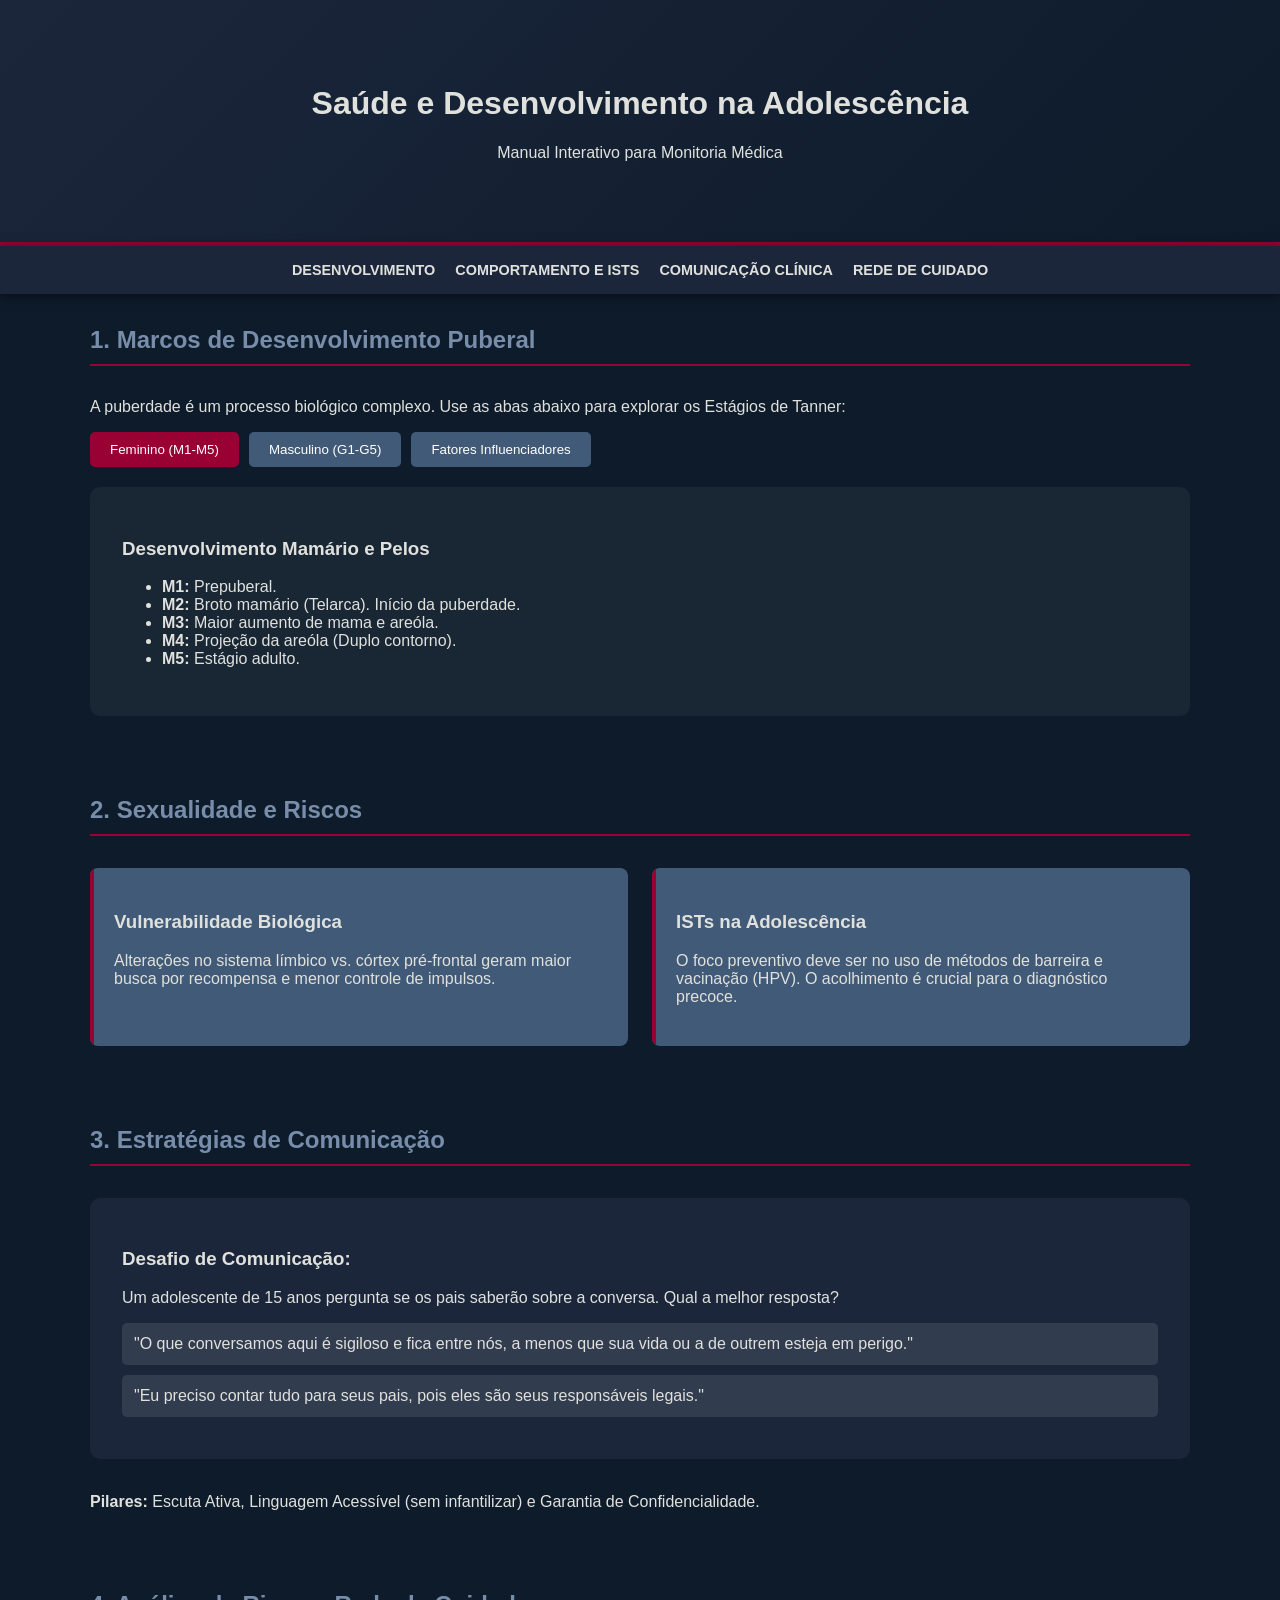
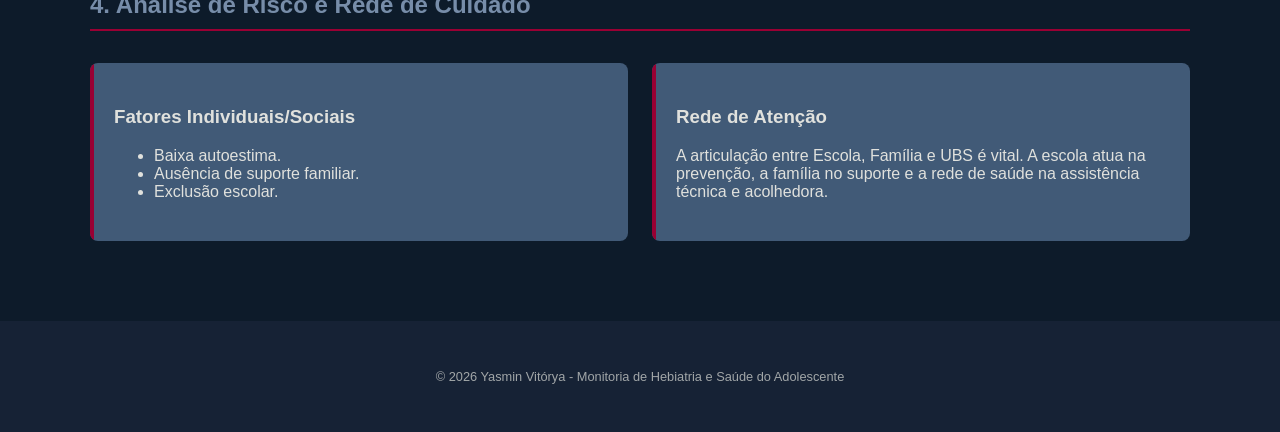
==== index.html @ cb548f34 "Rename index (1).html to index.html" ====
<!DOCTYPE html>
<html lang="pt-br">
<head>
    <meta charset="UTF-8">
    <meta name="viewport" content="width=device-width, initial-scale=1.0">
    <title>Portal Adolescência | Monitoria Médica</title>
    <style>
        :root {
            --primary: #0d1b2a;
            --secondary: #1b263b;
            --accent: #778da9;
            --text: #e0e1dd;
            --highlight: #990033; /* Vinho Deep Winter */
            --card-bg: #415a77;
        }

        body {
            font-family: 'Segoe UI', sans-serif;
            margin: 0;
            background-color: var(--primary);
            color: var(--text);
            scroll-behavior: smooth;
        }

        header {
            background: linear-gradient(135deg, var(--secondary), var(--primary));
            padding: 4rem 2rem;
            text-align: center;
            border-bottom: 4px solid var(--highlight);
        }

        nav {
            background: var(--secondary);
            padding: 1rem;
            display: flex;
            justify-content: center;
            gap: 20px;
            position: sticky;
            top: 0;
            z-index: 100;
            box-shadow: 0 2px 10px rgba(0,0,0,0.5);
        }

        nav a {
            color: var(--text);
            text-decoration: none;
            font-weight: bold;
            transition: 0.3s;
            font-size: 0.9rem;
            text-transform: uppercase;
        }

        nav a:hover { color: var(--accent); }

        .container { max-width: 1100px; margin: 2rem auto; padding: 0 1rem; }

        .section { margin-bottom: 5rem; }
        h2 { color: var(--accent); border-bottom: 2px solid var(--highlight); padding-bottom: 10px; margin-bottom: 2rem; }

        /* Estilo das Abas Interativas */
        .tabs { display: flex; gap: 10px; margin-bottom: 20px; flex-wrap: wrap; }
        .tab-btn {
            background: var(--card-bg);
            border: none;
            color: white;
            padding: 10px 20px;
            cursor: pointer;
            border-radius: 5px;
            transition: 0.3s;
        }
        .tab-btn.active { background: var(--highlight); }
        .tab-content { display: none; background: rgba(255,255,255,0.05); padding: 2rem; border-radius: 10px; }
        .tab-content.active { display: block; animation: fadeIn 0.5s; }

        /* Grid de Cards */
        .grid { display: grid; grid-template-columns: repeat(auto-fit, minmax(300px, 1fr)); gap: 1.5rem; }
        .card { background: var(--card-bg); padding: 1.5rem; border-radius: 8px; position: relative; overflow: hidden; }
        .card::before { content: ''; position: absolute; top: 0; left: 0; width: 4px; height: 100%; background: var(--highlight); }

        /* Quiz Simples */
        .quiz-box { background: var(--secondary); padding: 2rem; border-radius: 10px; margin-top: 1rem; }
        .option {
            display: block;
            background: rgba(255,255,255,0.1);
            padding: 12px;
            margin: 10px 0;
            border-radius: 5px;
            cursor: pointer;
            transition: 0.3s;
        }
        .option:hover { background: rgba(255,255,255,0.2); }

        @keyframes fadeIn { from { opacity: 0; transform: translateY(10px); } to { opacity: 1; transform: translateY(0); } }

        footer { text-align: center; padding: 3rem; background: var(--secondary); font-size: 0.8rem; opacity: 0.7; }
    </style>
</head>
<body>

<header>
    <h1>Saúde e Desenvolvimento na Adolescência</h1>
    <p>Manual Interativo para Monitoria Médica</p>
</header>

<nav>
    <a href="#desenvolvimento">Desenvolvimento</a>
    <a href="#comportamento">Comportamento e ISTs</a>
    <a href="#comunicacao">Comunicação Clínica</a>
    <a href="#rede">Rede de Cuidado</a>
</nav>

<div class="container">

    <!-- Seção 1: Desenvolvimento Puberal -->
    <section id="desenvolvimento" class="section">
        <h2>1. Marcos de Desenvolvimento Puberal</h2>
        <p>A puberdade é um processo biológico complexo. Use as abas abaixo para explorar os Estágios de Tanner:</p>
        
        <div class="tabs">
            <button class="tab-btn active" onclick="openTab(event, 'tanner-f')">Feminino (M1-M5)</button>
            <button class="tab-btn" onclick="openTab(event, 'tanner-m')">Masculino (G1-G5)</button>
            <button class="tab-btn" onclick="openTab(event, 'fatores')">Fatores Influenciadores</button>
        </div>

        <div id="tanner-f" class="tab-content active">
            <h3>Desenvolvimento Mamário e Pelos</h3>
            <ul>
                <li><b>M1:</b> Prepuberal.</li>
                <li><b>M2:</b> Broto mamário (Telarca). Início da puberdade.</li>
                <li><b>M3:</b> Maior aumento de mama e areóla.</li>
                <li><b>M4:</b> Projeção da areóla (Duplo contorno).</li>
                <li><b>M5:</b> Estágio adulto.</li>
            </ul>
        </div>

        <div id="tanner-m" class="tab-content">
            <h3>Desenvolvimento Genital e Pelos</h3>
            <ul>
                <li><b>G1:</b> Prepuberal.</li>
                <li><b>G2:</b> Aumento testicular (> 4ml). Início da puberdade.</li>
                <li><b>G3:</b> Aumento do pênis em comprimento.</li>
                <li><b>G4:</b> Aumento do diâmetro e glande do pênis.</li>
                <li><b>G5:</b> Estágio adulto.</li>
            </ul>
        </div>

        <div id="fatores" class="tab-content">
            <h3>Principais Fatores na Adolescência</h3>
            <p>O tempo de início é influenciado por: Genética (50-80%), Nutrição (leptina), Fatores Ambientais (desreguladores endócrinos) e Aspectos Psicossociais.</p>
        </div>
    </section>

    <!-- Seção 2: Comportamento e ISTs -->
    <section id="comportamento" class="section">
        <h2>2. Sexualidade e Riscos</h2>
        <div class="grid">
            <div class="card">
                <h3>Vulnerabilidade Biológica</h3>
                <p>Alterações no sistema límbico vs. córtex pré-frontal geram maior busca por recompensa e menor controle de impulsos.</p>
            </div>
            <div class="card">
                <h3>ISTs na Adolescência</h3>
                <p>O foco preventivo deve ser no uso de métodos de barreira e vacinação (HPV). O acolhimento é crucial para o diagnóstico precoce.</p>
            </div>
        </div>
    </section>

    <!-- Seção 3: Comunicação Clínica -->
    <section id="comunicacao" class="section">
        <h2>3. Estratégias de Comunicação</h2>
        <div class="quiz-box">
            <h3>Desafio de Comunicação:</h3>
            <p>Um adolescente de 15 anos pergunta se os pais saberão sobre a conversa. Qual a melhor resposta?</p>
            <div class="option" onclick="alert('Correto! A confidencialidade é a base do vínculo, exceto em casos de risco de vida.')">
                "O que conversamos aqui é sigiloso e fica entre nós, a menos que sua vida ou a de outrem esteja em perigo."
            </div>
            <div class="option" onclick="alert('Incorreto. Isso rompe a confiança e afasta o adolescente do serviço de saúde.')">
                "Eu preciso contar tudo para seus pais, pois eles são seus responsáveis legais."
            </div>
        </div>
        <br>
        <p><b>Pilares:</b> Escuta Ativa, Linguagem Acessível (sem infantilizar) e Garantia de Confidencialidade.</p>
    </section>

    <!-- Seção 4: Fatores de Risco e Rede -->
    <section id="rede" class="section">
        <h2>4. Análise de Risco e Rede de Cuidado</h2>
        <div class="grid">
            <div class="card">
                <h3>Fatores Individuais/Sociais</h3>
                <ul>
                    <li>Baixa autoestima.</li>
                    <li>Ausência de suporte familiar.</li>
                    <li>Exclusão escolar.</li>
                </ul>
            </div>
            <div class="card">
                <h3>Rede de Atenção</h3>
                <p>A articulação entre Escola, Família e UBS é vital. A escola atua na prevenção, a família no suporte e a rede de saúde na assistência técnica e acolhedora.</p>
            </div>
        </div>
    </section>

</div>

<footer>
    &copy; 2026 Yasmin Vitórya - Monitoria de Hebiatria e Saúde do Adolescente
</footer>

<script>
    function openTab(evt, tabName) {
        var i, tabcontent, tablinks;
        tabcontent = document.getElementsByClassName("tab-content");
        for (i = 0; i < tabcontent.length; i++) {
            tabcontent[i].style.display = "none";
        }
        tablinks = document.getElementsByClassName("tab-btn");
        for (i = 0; i < tablinks.length; i++) {
            tablinks[i].className = tablinks[i].className.replace(" active", "");
        }
        document.getElementById(tabName).style.display = "block";
        evt.currentTarget.className += " active";
    }
</script>

</body>
</html>
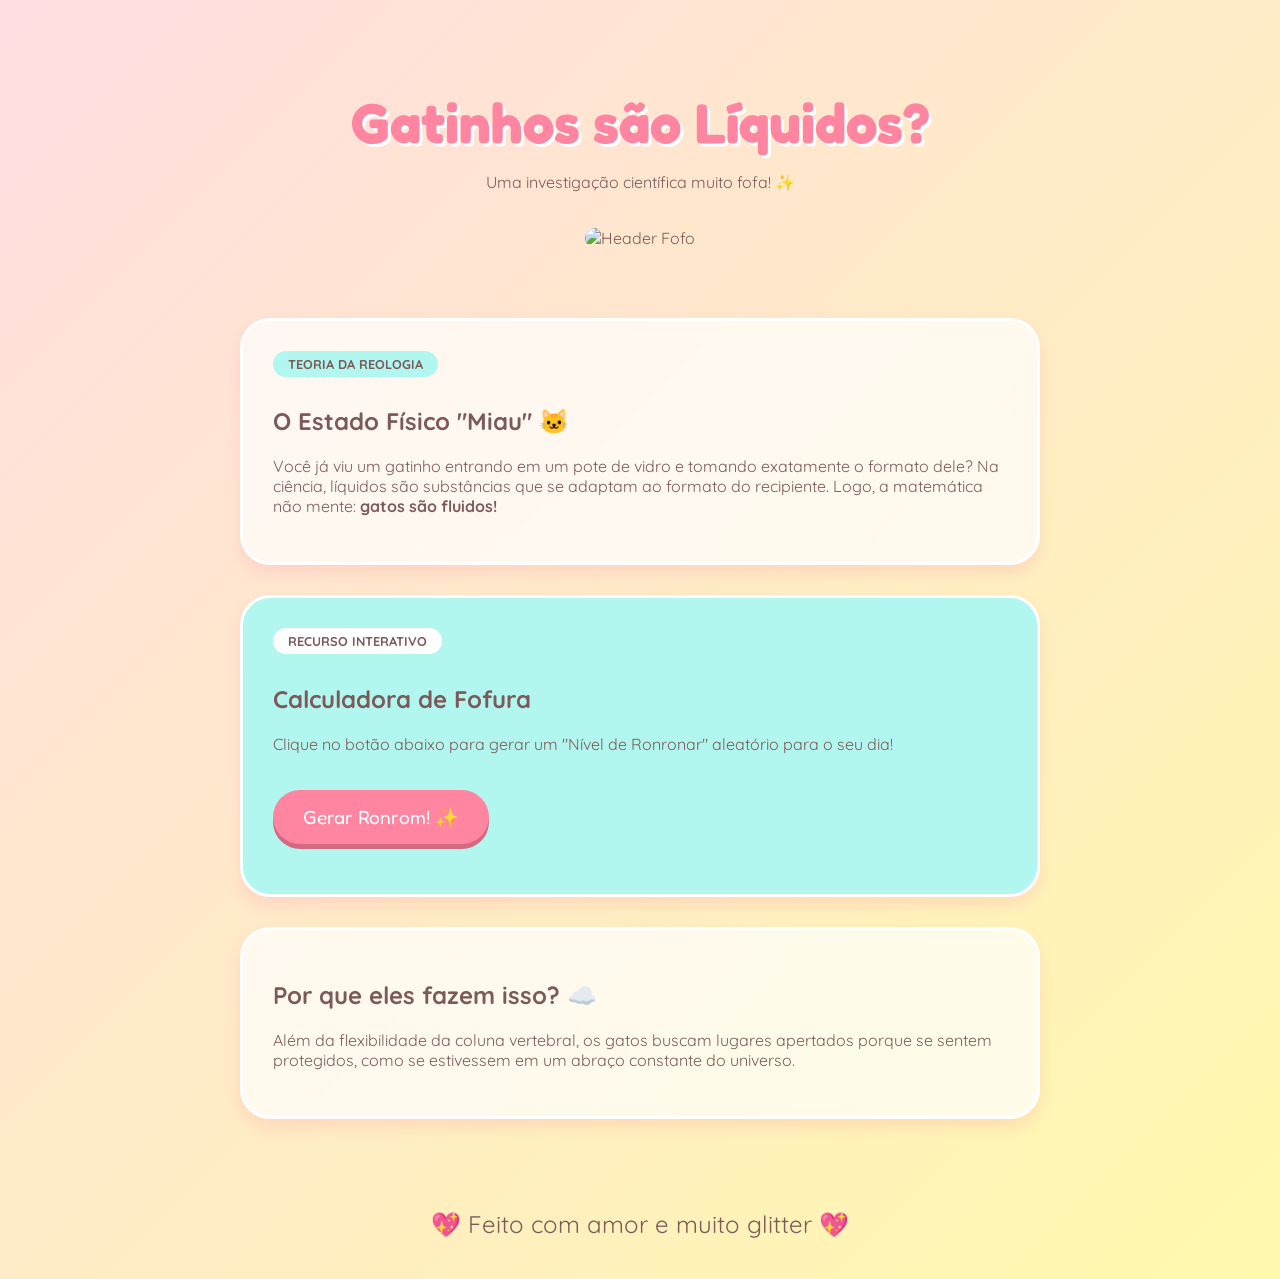
==== commit a1bde71d: "Update index.html" ====
--- a/index.html
+++ b/index.html
@@ -1,228 +1,203 @@
-
 <!DOCTYPE html>
 <html lang="pt-br">
 <head>
     <meta charset="UTF-8">
     <meta name="viewport" content="width=device-width, initial-scale=1.0">
-    <title>Portal Adolescência | Monitoria Médica</title>
+    <title>Mundo Pastel & Purr 🐾</title>
+    <link href="https://fonts.googleapis.com/css2?family=Fredoka+One&family=Quicksand:wght@400;600&display=swap" rel="stylesheet">
     <style>
         :root {
-            --primary: #0d1b2a;
-            --secondary: #1b263b;
-            --accent: #778da9;
-            --text: #e0e1dd;
-            --highlight: #990033; /* Vinho Deep Winter */
-            --card-bg: #415a77;
+            --pink: #ffdde1;
+            --purple: #ee9ca7;
+            --yellow: #fff9ad;
+            --mint: #b2f7ef;
+            --text: #7d5a5a;
         }
 
         body {
-            font-family: 'Segoe UI', sans-serif;
             margin: 0;
-            background-color: var(--primary);
+            padding: 0;
+            font-family: 'Quicksand', sans-serif;
+            background: linear-gradient(135deg, var(--pink), var(--yellow));
             color: var(--text);
-            scroll-behavior: smooth;
+            overflow-x: hidden;
+            cursor: url('https://cur.cursors-4u.net/nature/nat-10/nat985.cur'), auto;
         }
 
         header {
-            background: linear-gradient(135deg, var(--secondary), var(--primary));
-            padding: 4rem 2rem;
             text-align: center;
-            border-bottom: 4px solid var(--highlight);
-        }
-
-        nav {
-            background: var(--secondary);
-            padding: 1rem;
-            display: flex;
-            justify-content: center;
-            gap: 20px;
-            position: sticky;
-            top: 0;
-            z-index: 100;
-            box-shadow: 0 2px 10px rgba(0,0,0,0.5);
-        }
-
-        nav a {
-            color: var(--text);
-            text-decoration: none;
+            padding: 50px 20px;
+            animation: bounce 2s infinite ease-in-out;
+        }
+
+        h1 {
+            font-family: 'Fredoka One', cursive;
+            font-size: 3.5rem;
+            color: #ff85a1;
+            text-shadow: 3px 3px 0px #fff;
+            margin-bottom: 10px;
+        }
+
+        .hero-img {
+            width: 250px;
+            border-radius: 50%;
+            border: 8px solid white;
+            box-shadow: 0 10px 20px rgba(0,0,0,0.1);
+            margin: 20px auto;
+        }
+
+        .container {
+            max-width: 800px;
+            margin: 0 auto;
+            padding: 20px;
+        }
+
+        .card {
+            background: rgba(255, 255, 255, 0.7);
+            backdrop-filter: blur(10px);
+            border-radius: 30px;
+            padding: 30px;
+            margin-bottom: 30px;
+            border: 3px solid white;
+            transition: transform 0.3s ease;
+            box-shadow: 0 8px 15px rgba(255, 133, 161, 0.2);
+        }
+
+        .card:hover {
+            transform: scale(1.02) rotate(1deg);
+        }
+
+        .badge {
+            display: inline-block;
+            background: var(--mint);
+            padding: 5px 15px;
+            border-radius: 20px;
             font-weight: bold;
-            transition: 0.3s;
-            font-size: 0.9rem;
-            text-transform: uppercase;
-        }
-
-        nav a:hover { color: var(--accent); }
-
-        .container { max-width: 1100px; margin: 2rem auto; padding: 0 1rem; }
-
-        .section { margin-bottom: 5rem; }
-        h2 { color: var(--accent); border-bottom: 2px solid var(--highlight); padding-bottom: 10px; margin-bottom: 2rem; }
-
-        /* Estilo das Abas Interativas */
-        .tabs { display: flex; gap: 10px; margin-bottom: 20px; flex-wrap: wrap; }
-        .tab-btn {
-            background: var(--card-bg);
+            font-size: 0.8rem;
+            margin-bottom: 10px;
+        }
+
+        .floating {
+            animation: float 3s infinite ease-in-out;
+        }
+
+        @keyframes float {
+            0%, 100% { transform: translateY(0); }
+            50% { transform: translateY(-15px); }
+        }
+
+        @keyframes bounce {
+            0%, 100% { transform: scale(1); }
+            50% { transform: scale(1.05); }
+        }
+
+        .btn-fofo {
+            background: #ff85a1;
+            color: white;
             border: none;
-            color: white;
-            padding: 10px 20px;
+            padding: 15px 30px;
+            border-radius: 50px;
+            font-family: 'Fredoka One', cursive;
+            font-size: 1.2rem;
             cursor: pointer;
-            border-radius: 5px;
-            transition: 0.3s;
-        }
-        .tab-btn.active { background: var(--highlight); }
-        .tab-content { display: none; background: rgba(255,255,255,0.05); padding: 2rem; border-radius: 10px; }
-        .tab-content.active { display: block; animation: fadeIn 0.5s; }
-
-        /* Grid de Cards */
-        .grid { display: grid; grid-template-columns: repeat(auto-fit, minmax(300px, 1fr)); gap: 1.5rem; }
-        .card { background: var(--card-bg); padding: 1.5rem; border-radius: 8px; position: relative; overflow: hidden; }
-        .card::before { content: ''; position: absolute; top: 0; left: 0; width: 4px; height: 100%; background: var(--highlight); }
-
-        /* Quiz Simples */
-        .quiz-box { background: var(--secondary); padding: 2rem; border-radius: 10px; margin-top: 1rem; }
-        .option {
-            display: block;
-            background: rgba(255,255,255,0.1);
-            padding: 12px;
-            margin: 10px 0;
-            border-radius: 5px;
-            cursor: pointer;
-            transition: 0.3s;
-        }
-        .option:hover { background: rgba(255,255,255,0.2); }
-
-        @keyframes fadeIn { from { opacity: 0; transform: translateY(10px); } to { opacity: 1; transform: translateY(0); } }
-
-        footer { text-align: center; padding: 3rem; background: var(--secondary); font-size: 0.8rem; opacity: 0.7; }
+            box-shadow: 0 5px 0px #d46a81;
+            transition: 0.2s;
+        }
+
+        .btn-fofo:active {
+            box-shadow: 0 0px 0px #d46a81;
+            transform: translateY(5px);
+        }
+
+        .footer {
+            text-align: center;
+            padding: 40px;
+            font-size: 1.5rem;
+        }
+
+        /* Sparkle rastro do mouse */
+        .sparkle {
+            position: absolute;
+            width: 10px;
+            height: 10px;
+            background: white;
+            border-radius: 50%;
+            pointer-events: none;
+            animation: fadeOut 1s forwards;
+        }
+
+        @keyframes fadeOut {
+            from { opacity: 1; transform: scale(1); }
+            to { opacity: 0; transform: scale(2); }
+        }
     </style>
 </head>
 <body>
 
-<header>
-    <h1>Saúde e Desenvolvimento na Adolescência</h1>
-    <p>Manual Interativo para Monitoria Médica</p>
-</header>
-
-<nav>
-    <a href="#desenvolvimento">Desenvolvimento</a>
-    <a href="#comportamento">Comportamento e ISTs</a>
-    <a href="#comunicacao">Comunicação Clínica</a>
-    <a href="#rede">Rede de Cuidado</a>
-</nav>
-
-<div class="container">
-
-    <!-- Seção 1: Desenvolvimento Puberal -->
-    <section id="desenvolvimento" class="section">
-        <h2>1. Marcos de Desenvolvimento Puberal</h2>
-        <p>A puberdade é um processo biológico complexo. Use as abas abaixo para explorar os Estágios de Tanner:</p>
-        
-        <div class="tabs">
-            <button class="tab-btn active" onclick="openTab(event, 'tanner-f')">Feminino (M1-M5)</button>
-            <button class="tab-btn" onclick="openTab(event, 'tanner-m')">Masculino (G1-G5)</button>
-            <button class="tab-btn" onclick="openTab(event, 'fatores')">Fatores Influenciadores</button>
-        </div>
-
-        <div id="tanner-f" class="tab-content active">
-            <h3>Desenvolvimento Mamário e Pelos</h3>
-            <ul>
-                <li><b>M1:</b> Prepuberal.</li>
-                <li><b>M2:</b> Broto mamário (Telarca). Início da puberdade.</li>
-                <li><b>M3:</b> Maior aumento de mama e areóla.</li>
-                <li><b>M4:</b> Projeção da areóla (Duplo contorno).</li>
-                <li><b>M5:</b> Estágio adulto.</li>
-            </ul>
-        </div>
-
-        <div id="tanner-m" class="tab-content">
-            <h3>Desenvolvimento Genital e Pelos</h3>
-            <ul>
-                <li><b>G1:</b> Prepuberal.</li>
-                <li><b>G2:</b> Aumento testicular (> 4ml). Início da puberdade.</li>
-                <li><b>G3:</b> Aumento do pênis em comprimento.</li>
-                <li><b>G4:</b> Aumento do diâmetro e glande do pênis.</li>
-                <li><b>G5:</b> Estágio adulto.</li>
-            </ul>
-        </div>
-
-        <div id="fatores" class="tab-content">
-            <h3>Principais Fatores na Adolescência</h3>
-            <p>O tempo de início é influenciado por: Genética (50-80%), Nutrição (leptina), Fatores Ambientais (desreguladores endócrinos) e Aspectos Psicossociais.</p>
-        </div>
-    </section>
-
-    <!-- Seção 2: Comportamento e ISTs -->
-    <section id="comportamento" class="section">
-        <h2>2. Sexualidade e Riscos</h2>
-        <div class="grid">
-            <div class="card">
-                <h3>Vulnerabilidade Biológica</h3>
-                <p>Alterações no sistema límbico vs. córtex pré-frontal geram maior busca por recompensa e menor controle de impulsos.</p>
-            </div>
-            <div class="card">
-                <h3>ISTs na Adolescência</h3>
-                <p>O foco preventivo deve ser no uso de métodos de barreira e vacinação (HPV). O acolhimento é crucial para o diagnóstico precoce.</p>
-            </div>
-        </div>
-    </section>
-
-    <!-- Seção 3: Comunicação Clínica -->
-    <section id="comunicacao" class="section">
-        <h2>3. Estratégias de Comunicação</h2>
-        <div class="quiz-box">
-            <h3>Desafio de Comunicação:</h3>
-            <p>Um adolescente de 15 anos pergunta se os pais saberão sobre a conversa. Qual a melhor resposta?</p>
-            <div class="option" onclick="alert('Correto! A confidencialidade é a base do vínculo, exceto em casos de risco de vida.')">
-                "O que conversamos aqui é sigiloso e fica entre nós, a menos que sua vida ou a de outrem esteja em perigo."
-            </div>
-            <div class="option" onclick="alert('Incorreto. Isso rompe a confiança e afasta o adolescente do serviço de saúde.')">
-                "Eu preciso contar tudo para seus pais, pois eles são seus responsáveis legais."
-            </div>
-        </div>
-        <br>
-        <p><b>Pilares:</b> Escuta Ativa, Linguagem Acessível (sem infantilizar) e Garantia de Confidencialidade.</p>
-    </section>
-
-    <!-- Seção 4: Fatores de Risco e Rede -->
-    <section id="rede" class="section">
-        <h2>4. Análise de Risco e Rede de Cuidado</h2>
-        <div class="grid">
-            <div class="card">
-                <h3>Fatores Individuais/Sociais</h3>
-                <ul>
-                    <li>Baixa autoestima.</li>
-                    <li>Ausência de suporte familiar.</li>
-                    <li>Exclusão escolar.</li>
-                </ul>
-            </div>
-            <div class="card">
-                <h3>Rede de Atenção</h3>
-                <p>A articulação entre Escola, Família e UBS é vital. A escola atua na prevenção, a família no suporte e a rede de saúde na assistência técnica e acolhedora.</p>
-            </div>
-        </div>
-    </section>
-
-</div>
-
-<footer>
-    &copy; 2026 Yasmin Vitórya - Monitoria de Hebiatria e Saúde do Adolescente
-</footer>
-
-<script>
-    function openTab(evt, tabName) {
-        var i, tabcontent, tablinks;
-        tabcontent = document.getElementsByClassName("tab-content");
-        for (i = 0; i < tabcontent.length; i++) {
-            tabcontent[i].style.display = "none";
-        }
-        tablinks = document.getElementsByClassName("tab-btn");
-        for (i = 0; i < tablinks.length; i++) {
-            tablinks[i].className = tablinks[i].className.replace(" active", "");
-        }
-        document.getElementById(tabName).style.display = "block";
-        evt.currentTarget.className += " active";
-    }
-</script>
-
+    <header>
+        <div class="floating">
+            <h1>Gatinhos são Líquidos?</h1>
+            <p>Uma investigação científica muito fofa! ✨</p>
+        </div>
+        <img src="http://googleusercontent.com/image_generation_content/0" alt="Header Fofo" style="max-width: 600px; border-radius: 20px; margin-top: 20px;">
+    </header>
+
+    <div class="container">
+        <div class="card">
+            <span class="badge">TEORIA DA REOLOGIA</span>
+            <h2>O Estado Físico "Miau" 🐱</h2>
+            <p>Você já viu um gatinho entrando em um pote de vidro e tomando exatamente o formato dele? Na ciência, líquidos são substâncias que se adaptam ao formato do recipiente. Logo, a matemática não mente: <strong>gatos são fluidos!</strong></p>
+        </div>
+
+        <div class="card" style="background: var(--mint);">
+            <span class="badge" style="background: white;">RECURSO INTERATIVO</span>
+            <h2>Calculadora de Fofura</h2>
+            <p>Clique no botão abaixo para gerar um "Nível de Ronronar" aleatório para o seu dia!</p>
+            <br>
+            <button class="btn-fofo" onclick="gerarFofura()">Gerar Ronrom! ✨</button>
+            <h3 id="resultado" style="margin-top: 20px; color: white;"></h3>
+        </div>
+
+        <div class="card">
+            <h2>Por que eles fazem isso? ☁️</h2>
+            <p>Além da flexibilidade da coluna vertebral, os gatos buscam lugares apertados porque se sentem protegidos, como se estivessem em um abraço constante do universo.</p>
+        </div>
+    </div>
+
+    <div class="footer">
+        💖 Feito com amor e muito glitter 💖
+    </div>
+
+    <script>
+        // Função para o botão interativo
+        function gerarFofura() {
+            const frases = [
+                "Nível de Fofura: 1000000%!",
+                "Você é um pãozinho de canela! 🥐",
+                "Hoje o dia vai ser purr-feito! 🐾",
+                "Alerta de abraço detectado! 🤗",
+                "Miau! (Isso significa que você é incrível)"
+            ];
+            const random = frases[Math.floor(Math.random() * frases.length)];
+            document.getElementById('resultado').innerText = random;
+        }
+
+        // Rastro de "brilho" no mouse
+        document.addEventListener('mousemove', function(e) {
+            const sparkle = document.createElement('div');
+            sparkle.classList.add('sparkle');
+            sparkle.style.left = e.pageX + 'px';
+            sparkle.style.top = e.pageY + 'px';
+            
+            const colors = ['#fff', '#ffdde1', '#b2f7ef', '#fff9ad'];
+            sparkle.style.background = colors[Math.floor(Math.random() * colors.length)];
+            
+            document.body.appendChild(sparkle);
+            
+            setTimeout(() => {
+                sparkle.remove();
+            }, 1000);
+        });
+    </script>
 </body>
 </html>
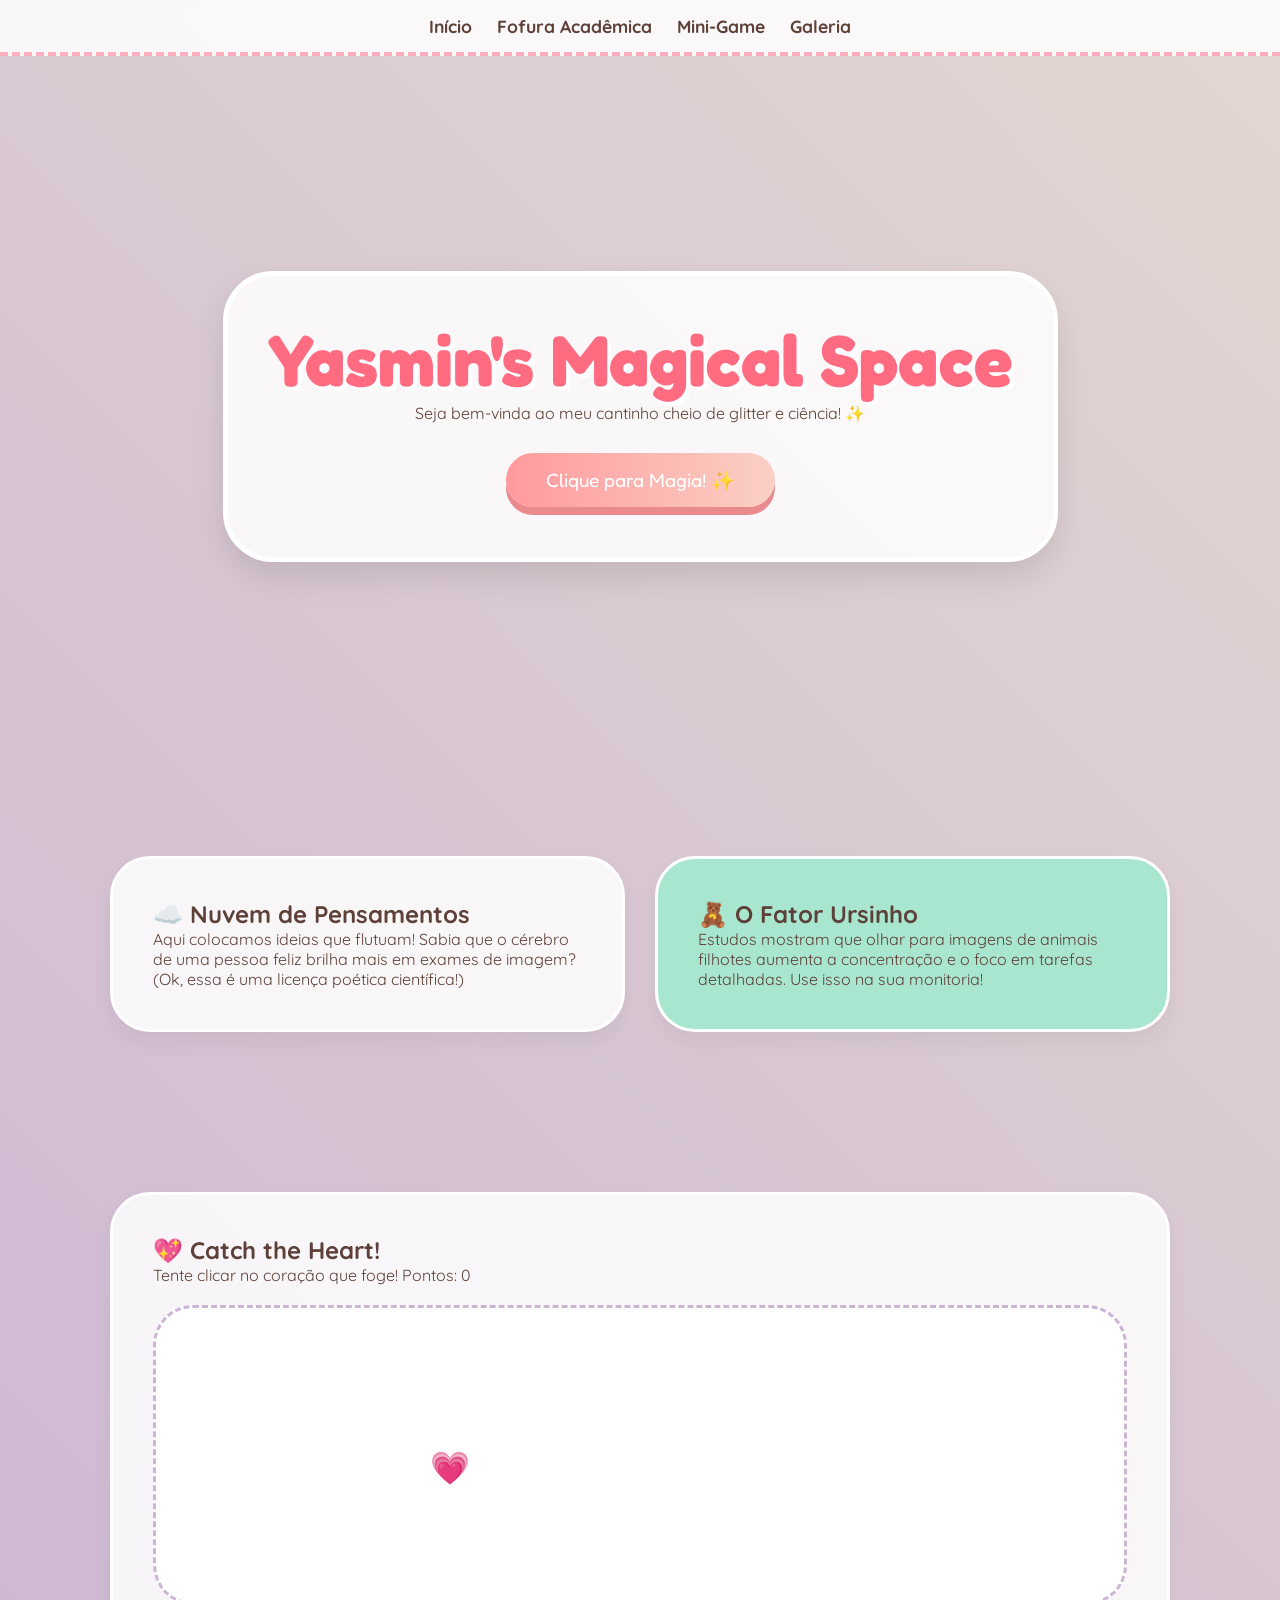
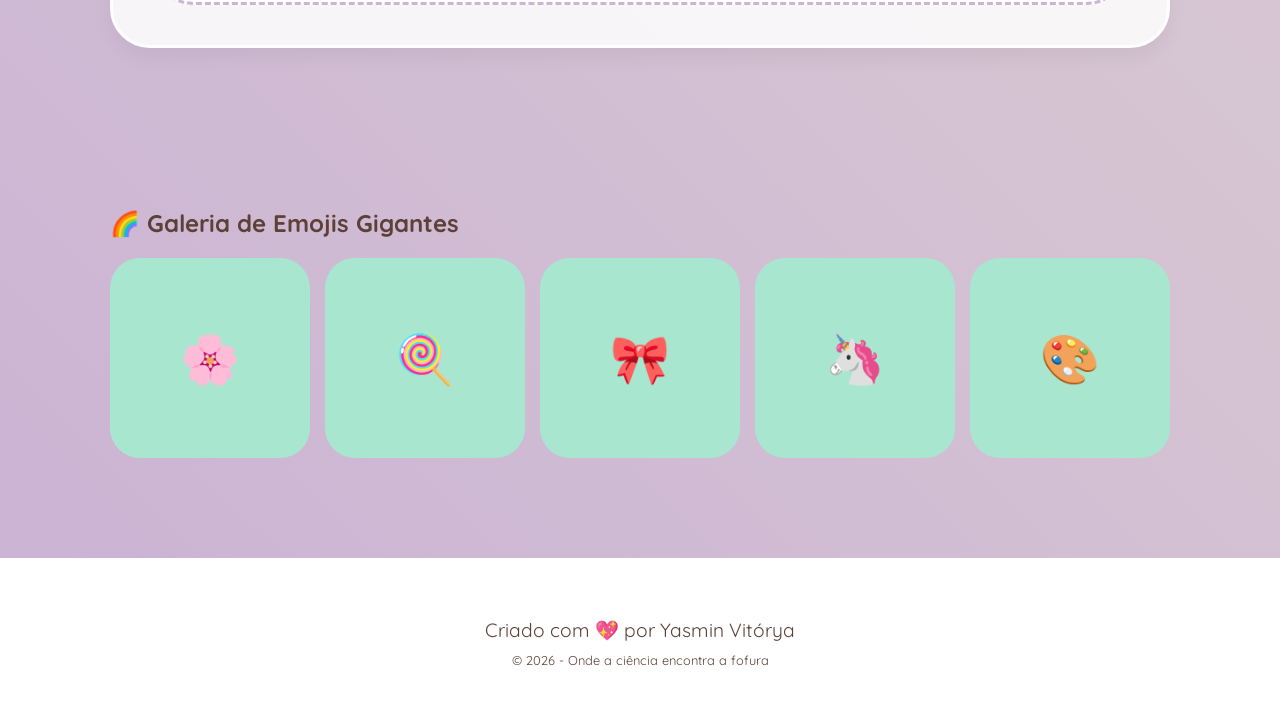
==== commit a850f8de: "Update index.html" ====
--- a/index.html
+++ b/index.html
@@ -3,201 +3,296 @@
 <head>
     <meta charset="UTF-8">
     <meta name="viewport" content="width=device-width, initial-scale=1.0">
-    <title>Mundo Pastel & Purr 🐾</title>
-    <link href="https://fonts.googleapis.com/css2?family=Fredoka+One&family=Quicksand:wght@400;600&display=swap" rel="stylesheet">
+    <title>Estrela Cadente - Magical Experience 🌸</title>
+    <link href="https://fonts.googleapis.com/css2?family=Fredoka+One&family=Quicksand:wght@300;500;700&display=swap" rel="stylesheet">
     <style>
         :root {
-            --pink: #ffdde1;
-            --purple: #ee9ca7;
-            --yellow: #fff9ad;
-            --mint: #b2f7ef;
-            --text: #7d5a5a;
-        }
-
+            --primary-pink: #ffafbd;
+            --secondary-pink: #ffc3a0;
+            --soft-purple: #cbb4d4;
+            --mint: #a8e6cf;
+            --vanilla: #fdffcd;
+            --text-dark: #5d4037;
+            --white: #ffffff;
+            --card-bg: rgba(255, 255, 255, 0.85);
+        }
+
+        /* Reset e Base */
+        * { margin: 0; padding: 0; box-sizing: border-box; scroll-behavior: smooth; }
+        
         body {
-            margin: 0;
-            padding: 0;
             font-family: 'Quicksand', sans-serif;
-            background: linear-gradient(135deg, var(--pink), var(--yellow));
-            color: var(--text);
+            background: linear-gradient(45deg, var(--primary-pink), var(--soft-purple), var(--vanilla));
+            background-size: 400% 400%;
+            animation: gradientBG 15s ease infinite;
+            color: var(--text-dark);
             overflow-x: hidden;
-            cursor: url('https://cur.cursors-4u.net/nature/nat-10/nat985.cur'), auto;
-        }
-
+        }
+
+        @keyframes gradientBG {
+            0% { background-position: 0% 50%; }
+            50% { background-position: 100% 50%; }
+            100% { background-position: 0% 50%; }
+        }
+
+        /* Barra de Navegação Fofa */
+        nav {
+            background: var(--card-bg);
+            backdrop-filter: blur(8px);
+            padding: 15px;
+            position: sticky;
+            top: 0;
+            z-index: 1000;
+            display: flex;
+            justify-content: center;
+            gap: 25px;
+            border-bottom: 4px dashed var(--primary-pink);
+        }
+
+        nav a {
+            text-decoration: none;
+            color: var(--text-dark);
+            font-weight: 700;
+            font-size: 1.1rem;
+            transition: 0.3s;
+        }
+
+        nav a:hover { color: var(--primary-pink); transform: scale(1.2) rotate(-5deg); }
+
+        /* Header Gigante */
         header {
+            height: 80vh;
+            display: flex;
+            flex-direction: column;
+            justify-content: center;
+            align-items: center;
             text-align: center;
-            padding: 50px 20px;
-            animation: bounce 2s infinite ease-in-out;
-        }
-
-        h1 {
-            font-family: 'Fredoka One', cursive;
-            font-size: 3.5rem;
-            color: #ff85a1;
-            text-shadow: 3px 3px 0px #fff;
-            margin-bottom: 10px;
-        }
-
-        .hero-img {
-            width: 250px;
-            border-radius: 50%;
-            border: 8px solid white;
-            box-shadow: 0 10px 20px rgba(0,0,0,0.1);
-            margin: 20px auto;
-        }
-
-        .container {
-            max-width: 800px;
-            margin: 0 auto;
-            padding: 20px;
+            position: relative;
+        }
+
+        .floating-title {
+            animation: float 4s infinite ease-in-out;
+            background: var(--card-bg);
+            padding: 40px;
+            border-radius: 50px;
+            border: 5px solid var(--white);
+            box-shadow: 0 15px 30px rgba(0,0,0,0.1);
+        }
+
+        h1 { font-family: 'Fredoka One', cursive; font-size: 4.5rem; color: #ff6b81; text-shadow: 4px 4px 0px white; }
+
+        /* Seções do Site */
+        .section { padding: 80px 20px; max-width: 1100px; margin: 0 auto; }
+
+        .grid-container {
+            display: grid;
+            grid-template-columns: repeat(auto-fit, minmax(300px, 1fr));
+            gap: 30px;
         }
 
         .card {
-            background: rgba(255, 255, 255, 0.7);
-            backdrop-filter: blur(10px);
+            background: var(--card-bg);
+            border-radius: 40px;
+            padding: 40px;
+            border: 3px solid var(--white);
+            box-shadow: 0 10px 20px rgba(0,0,0,0.05);
+            transition: 0.4s;
+            position: relative;
+            overflow: hidden;
+        }
+
+        .card:hover { transform: translateY(-15px); box-shadow: 0 20px 40px rgba(255, 107, 129, 0.2); }
+
+        /* Galeria Interativa */
+        .gallery {
+            display: flex;
+            gap: 15px;
+            overflow-x: auto;
+            padding: 20px 0;
+        }
+
+        .gallery-item {
+            min-width: 200px;
+            height: 200px;
+            background: var(--mint);
             border-radius: 30px;
-            padding: 30px;
-            margin-bottom: 30px;
-            border: 3px solid white;
-            transition: transform 0.3s ease;
-            box-shadow: 0 8px 15px rgba(255, 133, 161, 0.2);
-        }
-
-        .card:hover {
-            transform: scale(1.02) rotate(1deg);
-        }
-
-        .badge {
-            display: inline-block;
-            background: var(--mint);
-            padding: 5px 15px;
-            border-radius: 20px;
-            font-weight: bold;
-            font-size: 0.8rem;
-            margin-bottom: 10px;
-        }
-
-        .floating {
-            animation: float 3s infinite ease-in-out;
-        }
-
-        @keyframes float {
-            0%, 100% { transform: translateY(0); }
-            50% { transform: translateY(-15px); }
-        }
-
-        @keyframes bounce {
-            0%, 100% { transform: scale(1); }
-            50% { transform: scale(1.05); }
-        }
-
-        .btn-fofo {
-            background: #ff85a1;
+            display: flex;
+            align-items: center;
+            justify-content: center;
+            font-size: 3rem;
+            transition: 0.5s;
+            cursor: pointer;
+        }
+
+        .gallery-item:hover { flex: 2; transform: rotate(5deg); background: var(--secondary-pink); }
+
+        /* Mini Game */
+        #game-area {
+            height: 300px;
+            background: var(--white);
+            border-radius: 40px;
+            position: relative;
+            margin-top: 20px;
+            border: 3px dashed var(--soft-purple);
+            overflow: hidden;
+            cursor: crosshair;
+        }
+
+        .heart-target {
+            position: absolute;
+            font-size: 2rem;
+            cursor: pointer;
+            transition: 0.2s;
+            user-select: none;
+        }
+
+        /* Botões e Inputs */
+        .btn-magical {
+            background: linear-gradient(to right, #ff9a9e, #fad0c4);
+            border: none;
+            padding: 15px 40px;
+            border-radius: 30px;
             color: white;
-            border: none;
-            padding: 15px 30px;
-            border-radius: 50px;
             font-family: 'Fredoka One', cursive;
             font-size: 1.2rem;
             cursor: pointer;
-            box-shadow: 0 5px 0px #d46a81;
-            transition: 0.2s;
-        }
-
-        .btn-fofo:active {
-            box-shadow: 0 0px 0px #d46a81;
-            transform: translateY(5px);
-        }
-
-        .footer {
-            text-align: center;
-            padding: 40px;
-            font-size: 1.5rem;
-        }
-
-        /* Sparkle rastro do mouse */
-        .sparkle {
+            box-shadow: 0 8px 0 #e88a8e;
+            margin: 10px;
+        }
+
+        .btn-magical:active { box-shadow: 0 0 0; transform: translateY(8px); }
+
+        /* Animações */
+        @keyframes float {
+            0%, 100% { transform: translateY(0) rotate(0); }
+            50% { transform: translateY(-20px) rotate(2deg); }
+        }
+
+        /* Rastro de Estrela */
+        .star {
             position: absolute;
-            width: 10px;
-            height: 10px;
-            background: white;
-            border-radius: 50%;
+            width: 15px;
+            height: 15px;
+            background: gold;
+            clip-path: polygon(50% 0%, 61% 35%, 98% 35%, 68% 57%, 79% 91%, 50% 70%, 21% 91%, 32% 57%, 2% 35%, 39% 35%);
             pointer-events: none;
-            animation: fadeOut 1s forwards;
-        }
-
-        @keyframes fadeOut {
-            from { opacity: 1; transform: scale(1); }
-            to { opacity: 0; transform: scale(2); }
-        }
+            animation: starFade 0.8s forwards;
+        }
+
+        @keyframes starFade {
+            to { opacity: 0; transform: scale(2) translateY(50px) rotate(180deg); }
+        }
+
+        footer { text-align: center; padding: 60px; font-size: 1.2rem; background: var(--white); }
     </style>
 </head>
 <body>
 
-    <header>
-        <div class="floating">
-            <h1>Gatinhos são Líquidos?</h1>
-            <p>Uma investigação científica muito fofa! ✨</p>
-        </div>
-        <img src="http://googleusercontent.com/image_generation_content/0" alt="Header Fofo" style="max-width: 600px; border-radius: 20px; margin-top: 20px;">
+    <nav>
+        <a href="#inicio">Início</a>
+        <a href="#sobre">Fofura Acadêmica</a>
+        <a href="#mini-game">Mini-Game</a>
+        <a href="#galeria">Galeria</a>
+    </nav>
+
+    <header id="inicio">
+        <div class="floating-title">
+            <h1>Yasmin's Magical Space</h1>
+            <p>Seja bem-vinda ao meu cantinho cheio de glitter e ciência! ✨</p>
+            <br>
+            <button class="btn-magical" onclick="tocarMusica()">Clique para Magia! ✨</button>
+        </div>
     </header>
 
-    <div class="container">
+    <div class="section" id="sobre">
+        <div class="grid-container">
+            <div class="card">
+                <h2>☁️ Nuvem de Pensamentos</h2>
+                <p>Aqui colocamos ideias que flutuam! Sabia que o cérebro de uma pessoa feliz brilha mais em exames de imagem? (Ok, essa é uma licença poética científica!)</p>
+            </div>
+            <div class="card" style="background: var(--mint);">
+                <h2>🧸 O Fator Ursinho</h2>
+                <p>Estudos mostram que olhar para imagens de animais filhotes aumenta a concentração e o foco em tarefas detalhadas. Use isso na sua monitoria!</p>
+            </div>
+        </div>
+    </div>
+
+    <div class="section" id="mini-game">
         <div class="card">
-            <span class="badge">TEORIA DA REOLOGIA</span>
-            <h2>O Estado Físico "Miau" 🐱</h2>
-            <p>Você já viu um gatinho entrando em um pote de vidro e tomando exatamente o formato dele? Na ciência, líquidos são substâncias que se adaptam ao formato do recipiente. Logo, a matemática não mente: <strong>gatos são fluidos!</strong></p>
-        </div>
-
-        <div class="card" style="background: var(--mint);">
-            <span class="badge" style="background: white;">RECURSO INTERATIVO</span>
-            <h2>Calculadora de Fofura</h2>
-            <p>Clique no botão abaixo para gerar um "Nível de Ronronar" aleatório para o seu dia!</p>
-            <br>
-            <button class="btn-fofo" onclick="gerarFofura()">Gerar Ronrom! ✨</button>
-            <h3 id="resultado" style="margin-top: 20px; color: white;"></h3>
-        </div>
-
-        <div class="card">
-            <h2>Por que eles fazem isso? ☁️</h2>
-            <p>Além da flexibilidade da coluna vertebral, os gatos buscam lugares apertados porque se sentem protegidos, como se estivessem em um abraço constante do universo.</p>
+            <h2>💖 Catch the Heart!</h2>
+            <p>Tente clicar no coração que foge! Pontos: <span id="score">0</span></p>
+            <div id="game-area">
+                <div id="target" class="heart-target">💗</div>
+            </div>
         </div>
     </div>
 
-    <div class="footer">
-        💖 Feito com amor e muito glitter 💖
+    <div class="section" id="galeria">
+        <h2>🌈 Galeria de Emojis Gigantes</h2>
+        <div class="gallery">
+            <div class="gallery-item">🌸</div>
+            <div class="gallery-item">🍭</div>
+            <div class="gallery-item">🎀</div>
+            <div class="gallery-item">🦄</div>
+            <div class="gallery-item">🎨</div>
+            <div class="gallery-item">🍦</div>
+        </div>
     </div>
 
+    <footer>
+        <p>Criado com 💖 por Yasmin Vitórya</p>
+        <p style="font-size: 0.8rem; margin-top: 10px;">© 2026 - Onde a ciência encontra a fofura</p>
+    </footer>
+
     <script>
-        // Função para o botão interativo
-        function gerarFofura() {
-            const frases = [
-                "Nível de Fofura: 1000000%!",
-                "Você é um pãozinho de canela! 🥐",
-                "Hoje o dia vai ser purr-feito! 🐾",
-                "Alerta de abraço detectado! 🤗",
-                "Miau! (Isso significa que você é incrível)"
-            ];
-            const random = frases[Math.floor(Math.random() * frases.length)];
-            document.getElementById('resultado').innerText = random;
-        }
-
-        // Rastro de "brilho" no mouse
-        document.addEventListener('mousemove', function(e) {
-            const sparkle = document.createElement('div');
-            sparkle.classList.add('sparkle');
-            sparkle.style.left = e.pageX + 'px';
-            sparkle.style.top = e.pageY + 'px';
+        // Sistema de Pontuação do Game
+        let score = 0;
+        const target = document.getElementById('target');
+        const scoreDisplay = document.getElementById('score');
+        const gameArea = document.getElementById('game-area');
+
+        function moveTarget() {
+            const maxX = gameArea.clientWidth - 50;
+            const maxY = gameArea.clientHeight - 50;
+            const randomX = Math.floor(Math.random() * maxX);
+            const randomY = Math.floor(Math.random() * maxY);
             
-            const colors = ['#fff', '#ffdde1', '#b2f7ef', '#fff9ad'];
-            sparkle.style.background = colors[Math.floor(Math.random() * colors.length)];
-            
-            document.body.appendChild(sparkle);
-            
-            setTimeout(() => {
-                sparkle.remove();
-            }, 1000);
+            target.style.left = randomX + 'px';
+            target.style.top = randomY + 'px';
+        }
+
+        target.addEventListener('mouseover', () => {
+            moveTarget();
         });
+
+        target.addEventListener('click', () => {
+            score++;
+            scoreDisplay.innerText = score;
+            target.innerText = '✨';
+            setTimeout(() => { target.innerText = '💗'; }, 200);
+            moveTarget();
+        });
+
+        // Efeito de Rastro de Estrelas
+        document.addEventListener('mousemove', (e) => {
+            if (Math.random() > 0.8) { // Não criar tantas estrelas para não pesar
+                const star = document.createElement('div');
+                star.className = 'star';
+                star.style.left = e.pageX + 'px';
+                star.style.top = e.pageY + 'px';
+                document.body.appendChild(star);
+                setTimeout(() => star.remove(), 800);
+            }
+        });
+
+        // Função do Botão de Magia
+        function tocarMusica() {
+            alert("✨ Magia Ativada! ✨\nQue seu dia seja tão brilhante quanto esse código!");
+            document.body.style.filter = "saturate(1.5)";
+            setTimeout(() => { document.body.style.filter = "none"; }, 2000);
+        }
+
+        moveTarget(); // Inicializar posição do coração
     </script>
 </body>
 </html>
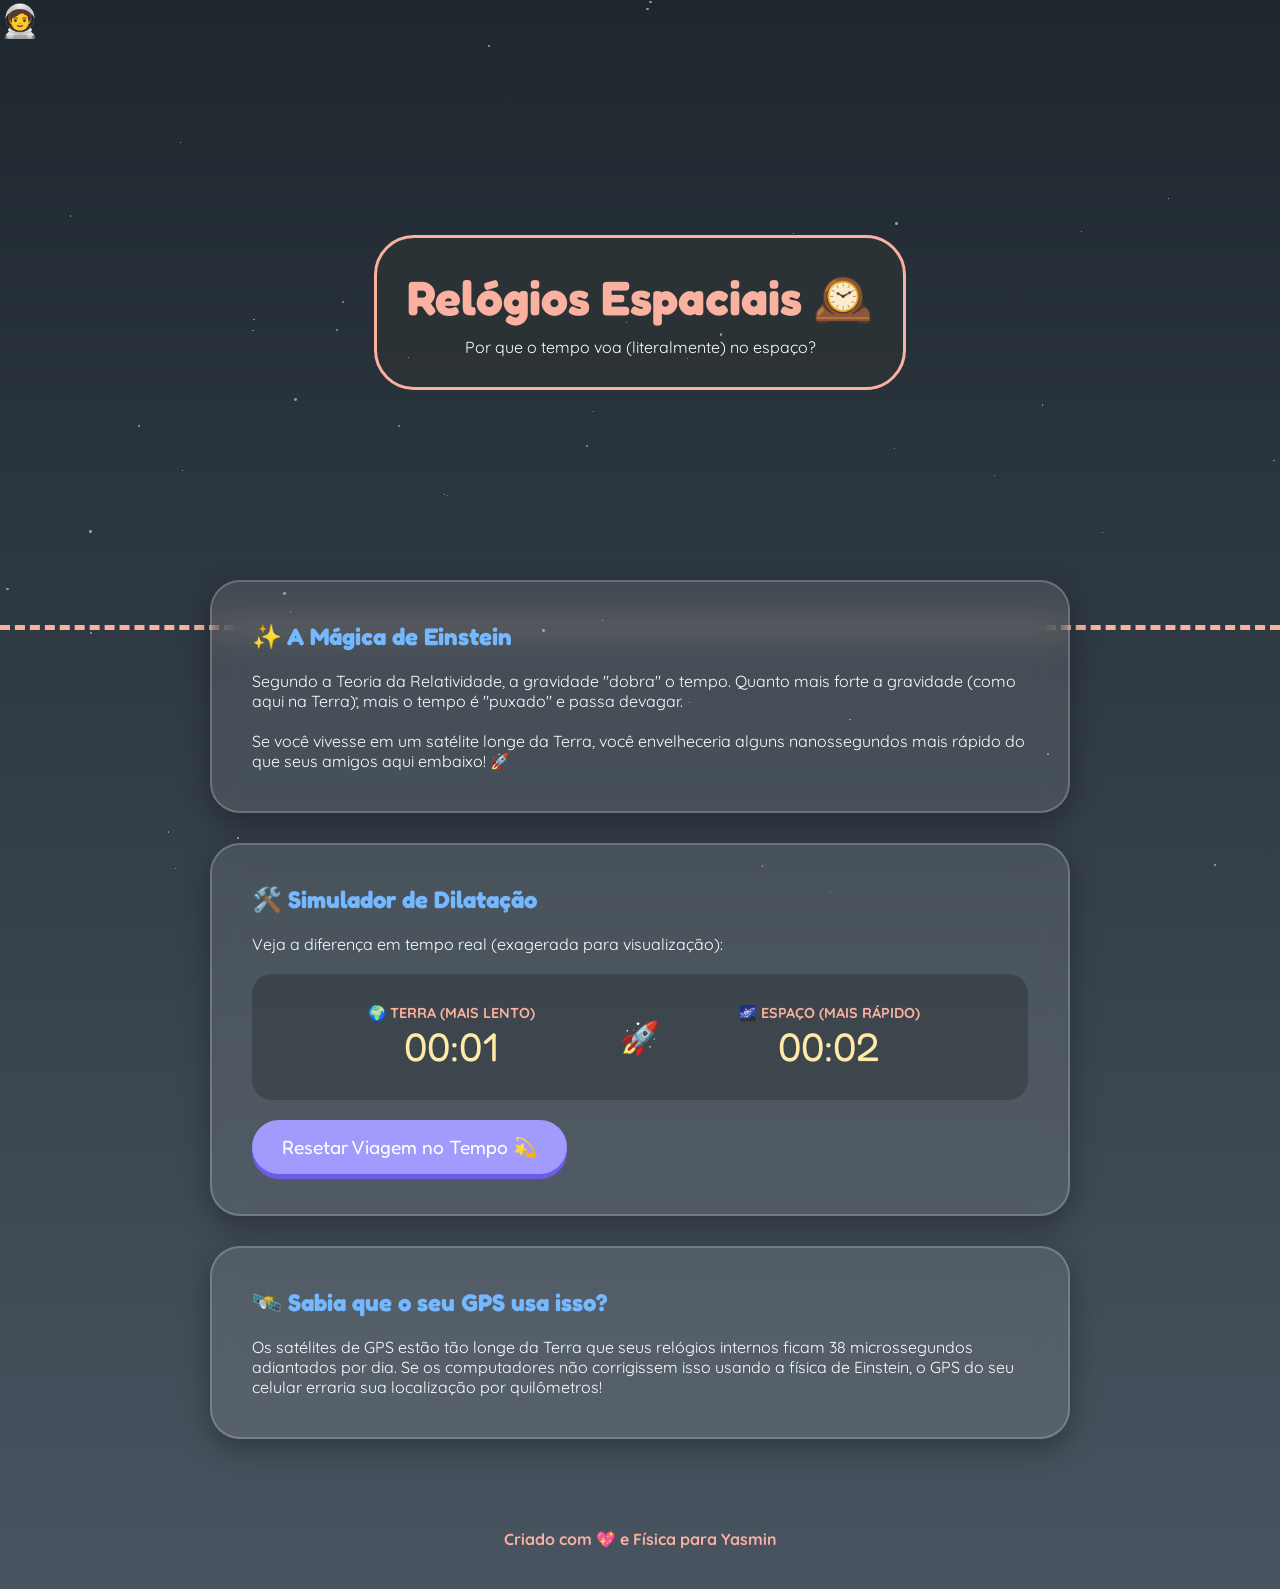
==== commit ac90e8df: "Update index.html" ====
--- a/index.html
+++ b/index.html
@@ -3,296 +3,217 @@
 <head>
     <meta charset="UTF-8">
     <meta name="viewport" content="width=device-width, initial-scale=1.0">
-    <title>Estrela Cadente - Magical Experience 🌸</title>
+    <title>Espaço Curioso & Fofo ✨</title>
     <link href="https://fonts.googleapis.com/css2?family=Fredoka+One&family=Quicksand:wght@300;500;700&display=swap" rel="stylesheet">
     <style>
         :root {
-            --primary-pink: #ffafbd;
-            --secondary-pink: #ffc3a0;
-            --soft-purple: #cbb4d4;
-            --mint: #a8e6cf;
-            --vanilla: #fdffcd;
-            --text-dark: #5d4037;
+            --space-dark: #2d3436;
+            --pastel-pink: #fab1a0;
+            --pastel-blue: #74b9ff;
+            --pastel-purple: #a29bfe;
+            --star-gold: #ffeaa7;
             --white: #ffffff;
-            --card-bg: rgba(255, 255, 255, 0.85);
-        }
-
-        /* Reset e Base */
+        }
+
         * { margin: 0; padding: 0; box-sizing: border-box; scroll-behavior: smooth; }
-        
+
         body {
             font-family: 'Quicksand', sans-serif;
-            background: linear-gradient(45deg, var(--primary-pink), var(--soft-purple), var(--vanilla));
-            background-size: 400% 400%;
-            animation: gradientBG 15s ease infinite;
-            color: var(--text-dark);
+            background: linear-gradient(180deg, #1e272e 0%, #485460 100%);
+            color: var(--white);
             overflow-x: hidden;
-        }
-
-        @keyframes gradientBG {
-            0% { background-position: 0% 50%; }
-            50% { background-position: 100% 50%; }
-            100% { background-position: 0% 50%; }
-        }
-
-        /* Barra de Navegação Fofa */
-        nav {
-            background: var(--card-bg);
-            backdrop-filter: blur(8px);
-            padding: 15px;
-            position: sticky;
-            top: 0;
-            z-index: 1000;
-            display: flex;
-            justify-content: center;
-            gap: 25px;
-            border-bottom: 4px dashed var(--primary-pink);
-        }
-
-        nav a {
-            text-decoration: none;
-            color: var(--text-dark);
-            font-weight: 700;
-            font-size: 1.1rem;
-            transition: 0.3s;
-        }
-
-        nav a:hover { color: var(--primary-pink); transform: scale(1.2) rotate(-5deg); }
-
-        /* Header Gigante */
+            cursor: none; /* Vamos usar um astronauta no lugar do mouse */
+        }
+
+        /* Astronauta seguindo o mouse */
+        #cursor-astronaut {
+            position: fixed;
+            pointer-events: none;
+            z-index: 10000;
+            font-size: 2rem;
+            transition: transform 0.1s ease;
+        }
+
         header {
-            height: 80vh;
+            height: 70vh;
             display: flex;
             flex-direction: column;
             justify-content: center;
             align-items: center;
             text-align: center;
-            position: relative;
-        }
-
-        .floating-title {
-            animation: float 4s infinite ease-in-out;
-            background: var(--card-bg);
+            background: url('http://googleusercontent.com/image_generation_content/1') no-repeat center center;
+            background-size: cover;
+            border-bottom: 5px dashed var(--pastel-pink);
+        }
+
+        .hero-title {
+            background: rgba(45, 52, 54, 0.8);
+            padding: 30px;
+            border-radius: 40px;
+            backdrop-filter: blur(5px);
+            border: 3px solid var(--pastel-pink);
+        }
+
+        h1 { font-family: 'Fredoka One', cursive; font-size: 3rem; color: var(--pastel-pink); margin-bottom: 10px; }
+
+        .container { max-width: 900px; margin: -50px auto 50px; padding: 0 20px; }
+
+        .card {
+            background: rgba(255, 255, 255, 0.1);
+            backdrop-filter: blur(15px);
+            border-radius: 30px;
             padding: 40px;
+            border: 2px solid rgba(255, 255, 255, 0.2);
+            box-shadow: 0 10px 30px rgba(0,0,0,0.3);
+            margin-bottom: 30px;
+        }
+
+        h2 { font-family: 'Fredoka One'; color: var(--pastel-blue); margin-bottom: 20px; }
+
+        /* Simulador Interativo */
+        .simulator {
+            display: flex;
+            justify-content: space-around;
+            align-items: center;
+            background: rgba(0,0,0,0.2);
+            padding: 30px;
+            border-radius: 20px;
+            margin: 20px 0;
+            text-align: center;
+        }
+
+        .clock-container { flex: 1; }
+        .clock-display { font-family: 'Fredoka One'; font-size: 2.5rem; color: var(--star-gold); }
+        .label { font-size: 0.9rem; color: var(--pastel-pink); text-transform: uppercase; font-weight: bold; }
+
+        .btn-magic {
+            background: var(--pastel-purple);
+            border: none;
+            padding: 15px 30px;
             border-radius: 50px;
-            border: 5px solid var(--white);
-            box-shadow: 0 15px 30px rgba(0,0,0,0.1);
-        }
-
-        h1 { font-family: 'Fredoka One', cursive; font-size: 4.5rem; color: #ff6b81; text-shadow: 4px 4px 0px white; }
-
-        /* Seções do Site */
-        .section { padding: 80px 20px; max-width: 1100px; margin: 0 auto; }
-
-        .grid-container {
-            display: grid;
-            grid-template-columns: repeat(auto-fit, minmax(300px, 1fr));
-            gap: 30px;
-        }
-
-        .card {
-            background: var(--card-bg);
-            border-radius: 40px;
-            padding: 40px;
-            border: 3px solid var(--white);
-            box-shadow: 0 10px 20px rgba(0,0,0,0.05);
-            transition: 0.4s;
-            position: relative;
-            overflow: hidden;
-        }
-
-        .card:hover { transform: translateY(-15px); box-shadow: 0 20px 40px rgba(255, 107, 129, 0.2); }
-
-        /* Galeria Interativa */
-        .gallery {
-            display: flex;
-            gap: 15px;
-            overflow-x: auto;
-            padding: 20px 0;
-        }
-
-        .gallery-item {
-            min-width: 200px;
-            height: 200px;
-            background: var(--mint);
-            border-radius: 30px;
-            display: flex;
-            align-items: center;
-            justify-content: center;
-            font-size: 3rem;
-            transition: 0.5s;
-            cursor: pointer;
-        }
-
-        .gallery-item:hover { flex: 2; transform: rotate(5deg); background: var(--secondary-pink); }
-
-        /* Mini Game */
-        #game-area {
-            height: 300px;
-            background: var(--white);
-            border-radius: 40px;
-            position: relative;
-            margin-top: 20px;
-            border: 3px dashed var(--soft-purple);
-            overflow: hidden;
-            cursor: crosshair;
-        }
-
-        .heart-target {
-            position: absolute;
-            font-size: 2rem;
-            cursor: pointer;
-            transition: 0.2s;
-            user-select: none;
-        }
-
-        /* Botões e Inputs */
-        .btn-magical {
-            background: linear-gradient(to right, #ff9a9e, #fad0c4);
-            border: none;
-            padding: 15px 40px;
-            border-radius: 30px;
             color: white;
-            font-family: 'Fredoka One', cursive;
+            font-family: 'Fredoka One';
             font-size: 1.2rem;
             cursor: pointer;
-            box-shadow: 0 8px 0 #e88a8e;
-            margin: 10px;
-        }
-
-        .btn-magical:active { box-shadow: 0 0 0; transform: translateY(8px); }
-
-        /* Animações */
-        @keyframes float {
-            0%, 100% { transform: translateY(0) rotate(0); }
-            50% { transform: translateY(-20px) rotate(2deg); }
-        }
-
-        /* Rastro de Estrela */
+            box-shadow: 0 5px 0 #6c5ce7;
+            transition: 0.2s;
+        }
+
+        .btn-magic:active { transform: translateY(5px); box-shadow: none; }
+
+        /* Estrelinhas de Fundo */
         .star {
             position: absolute;
-            width: 15px;
-            height: 15px;
-            background: gold;
-            clip-path: polygon(50% 0%, 61% 35%, 98% 35%, 68% 57%, 79% 91%, 50% 70%, 21% 91%, 32% 57%, 2% 35%, 39% 35%);
-            pointer-events: none;
-            animation: starFade 0.8s forwards;
-        }
-
-        @keyframes starFade {
-            to { opacity: 0; transform: scale(2) translateY(50px) rotate(180deg); }
-        }
-
-        footer { text-align: center; padding: 60px; font-size: 1.2rem; background: var(--white); }
+            background: white;
+            border-radius: 50%;
+            opacity: 0.5;
+            animation: twinkle var(--duration) infinite;
+        }
+
+        @keyframes twinkle {
+            0%, 100% { opacity: 0.3; transform: scale(1); }
+            50% { opacity: 1; transform: scale(1.2); }
+        }
+
+        footer { text-align: center; padding: 40px; font-weight: bold; color: var(--pastel-pink); }
     </style>
 </head>
 <body>
 
-    <nav>
-        <a href="#inicio">Início</a>
-        <a href="#sobre">Fofura Acadêmica</a>
-        <a href="#mini-game">Mini-Game</a>
-        <a href="#galeria">Galeria</a>
-    </nav>
-
-    <header id="inicio">
-        <div class="floating-title">
-            <h1>Yasmin's Magical Space</h1>
-            <p>Seja bem-vinda ao meu cantinho cheio de glitter e ciência! ✨</p>
+    <div id="cursor-astronaut">🧑‍🚀</div>
+
+    <header>
+        <div class="hero-title">
+            <h1>Relógios Espaciais 🕰️</h1>
+            <p>Por que o tempo voa (literalmente) no espaço?</p>
+        </div>
+    </header>
+
+    <div class="container">
+        <div class="card">
+            <h2>✨ A Mágica de Einstein</h2>
+            <p>Segundo a Teoria da Relatividade, a gravidade "dobra" o tempo. Quanto mais forte a gravidade (como aqui na Terra), mais o tempo é "puxado" e passa devagar.</p>
             <br>
-            <button class="btn-magical" onclick="tocarMusica()">Clique para Magia! ✨</button>
-        </div>
-    </header>
-
-    <div class="section" id="sobre">
-        <div class="grid-container">
-            <div class="card">
-                <h2>☁️ Nuvem de Pensamentos</h2>
-                <p>Aqui colocamos ideias que flutuam! Sabia que o cérebro de uma pessoa feliz brilha mais em exames de imagem? (Ok, essa é uma licença poética científica!)</p>
+            <p>Se você vivesse em um satélite longe da Terra, você envelheceria alguns nanossegundos mais rápido do que seus amigos aqui embaixo! 🚀</p>
+        </div>
+
+        <div class="card">
+            <h2>🛠️ Simulador de Dilatação</h2>
+            <p>Veja a diferença em tempo real (exagerada para visualização):</p>
+            
+            <div class="simulator">
+                <div class="clock-container">
+                    <div class="label">🌍 Terra (Mais lento)</div>
+                    <div id="earth-clock" class="clock-display">00:00</div>
+                </div>
+                <div style="font-size: 2rem;">🚀</div>
+                <div class="clock-container">
+                    <div class="label">🌌 Espaço (Mais rápido)</div>
+                    <div id="space-clock" class="clock-display">00:00</div>
+                </div>
             </div>
-            <div class="card" style="background: var(--mint);">
-                <h2>🧸 O Fator Ursinho</h2>
-                <p>Estudos mostram que olhar para imagens de animais filhotes aumenta a concentração e o foco em tarefas detalhadas. Use isso na sua monitoria!</p>
-            </div>
+            
+            <button class="btn-magic" onclick="resetClocks()">Resetar Viagem no Tempo 💫</button>
+        </div>
+
+        <div class="card">
+            <h2>🛰️ Sabia que o seu GPS usa isso?</h2>
+            <p>Os satélites de GPS estão tão longe da Terra que seus relógios internos ficam 38 microssegundos adiantados por dia. Se os computadores não corrigissem isso usando a física de Einstein, o GPS do seu celular erraria sua localização por quilômetros!</p>
         </div>
     </div>
 
-    <div class="section" id="mini-game">
-        <div class="card">
-            <h2>💖 Catch the Heart!</h2>
-            <p>Tente clicar no coração que foge! Pontos: <span id="score">0</span></p>
-            <div id="game-area">
-                <div id="target" class="heart-target">💗</div>
-            </div>
-        </div>
-    </div>
-
-    <div class="section" id="galeria">
-        <h2>🌈 Galeria de Emojis Gigantes</h2>
-        <div class="gallery">
-            <div class="gallery-item">🌸</div>
-            <div class="gallery-item">🍭</div>
-            <div class="gallery-item">🎀</div>
-            <div class="gallery-item">🦄</div>
-            <div class="gallery-item">🎨</div>
-            <div class="gallery-item">🍦</div>
-        </div>
-    </div>
-
     <footer>
-        <p>Criado com 💖 por Yasmin Vitórya</p>
-        <p style="font-size: 0.8rem; margin-top: 10px;">© 2026 - Onde a ciência encontra a fofura</p>
+        Criado com 💖 e Física para Yasmin
     </footer>
 
     <script>
-        // Sistema de Pontuação do Game
-        let score = 0;
-        const target = document.getElementById('target');
-        const scoreDisplay = document.getElementById('score');
-        const gameArea = document.getElementById('game-area');
-
-        function moveTarget() {
-            const maxX = gameArea.clientWidth - 50;
-            const maxY = gameArea.clientHeight - 50;
-            const randomX = Math.floor(Math.random() * maxX);
-            const randomY = Math.floor(Math.random() * maxY);
-            
-            target.style.left = randomX + 'px';
-            target.style.top = randomY + 'px';
-        }
-
-        target.addEventListener('mouseover', () => {
-            moveTarget();
+        // Seguir o mouse com o astronauta
+        const astronaut = document.getElementById('cursor-astronaut');
+        document.addEventListener('mousemove', (e) => {
+            astronaut.style.left = e.clientX + 'px';
+            astronaut.style.top = e.clientY + 'px';
         });
 
-        target.addEventListener('click', () => {
-            score++;
-            scoreDisplay.innerText = score;
-            target.innerText = '✨';
-            setTimeout(() => { target.innerText = '💗'; }, 200);
-            moveTarget();
-        });
-
-        // Efeito de Rastro de Estrelas
-        document.addEventListener('mousemove', (e) => {
-            if (Math.random() > 0.8) { // Não criar tantas estrelas para não pesar
-                const star = document.createElement('div');
-                star.className = 'star';
-                star.style.left = e.pageX + 'px';
-                star.style.top = e.pageY + 'px';
-                document.body.appendChild(star);
-                setTimeout(() => star.remove(), 800);
-            }
-        });
-
-        // Função do Botão de Magia
-        function tocarMusica() {
-            alert("✨ Magia Ativada! ✨\nQue seu dia seja tão brilhante quanto esse código!");
-            document.body.style.filter = "saturate(1.5)";
-            setTimeout(() => { document.body.style.filter = "none"; }, 2000);
-        }
-
-        moveTarget(); // Inicializar posição do coração
+        // Lógica dos Relógios
+        let earthTime = 0;
+        let spaceTime = 0;
+
+        function updateClocks() {
+            earthTime += 1;
+            // No espaço o tempo passa um pouquinho mais rápido (simulado aqui como 1.5x)
+            spaceTime += 1.5; 
+
+            document.getElementById('earth-clock').innerText = formatTime(earthTime);
+            document.getElementById('space-clock').innerText = formatTime(spaceTime);
+        }
+
+        function formatTime(ms) {
+            let totalSeconds = Math.floor(ms / 10);
+            let seconds = totalSeconds % 60;
+            let minutes = Math.floor(totalSeconds / 60);
+            return `${minutes.toString().padStart(2, '0')}:${seconds.toString().padStart(2, '0')}`;
+        }
+
+        function resetClocks() {
+            earthTime = 0;
+            spaceTime = 0;
+            alert("Voltamos para o mesmo ponto no tempo! ✨");
+        }
+
+        setInterval(updateClocks, 100);
+
+        // Gerar estrelas de fundo
+        for (let i = 0; i < 50; i++) {
+            const star = document.createElement('div');
+            star.className = 'star';
+            const size = Math.random() * 3 + 'px';
+            star.style.width = size;
+            star.style.height = size;
+            star.style.left = Math.random() * 100 + 'vw';
+            star.style.top = Math.random() * 100 + 'vh';
+            star.style.setProperty('--duration', Math.random() * 3 + 1 + 's');
+            document.body.appendChild(star);
+        }
     </script>
 </body>
 </html>
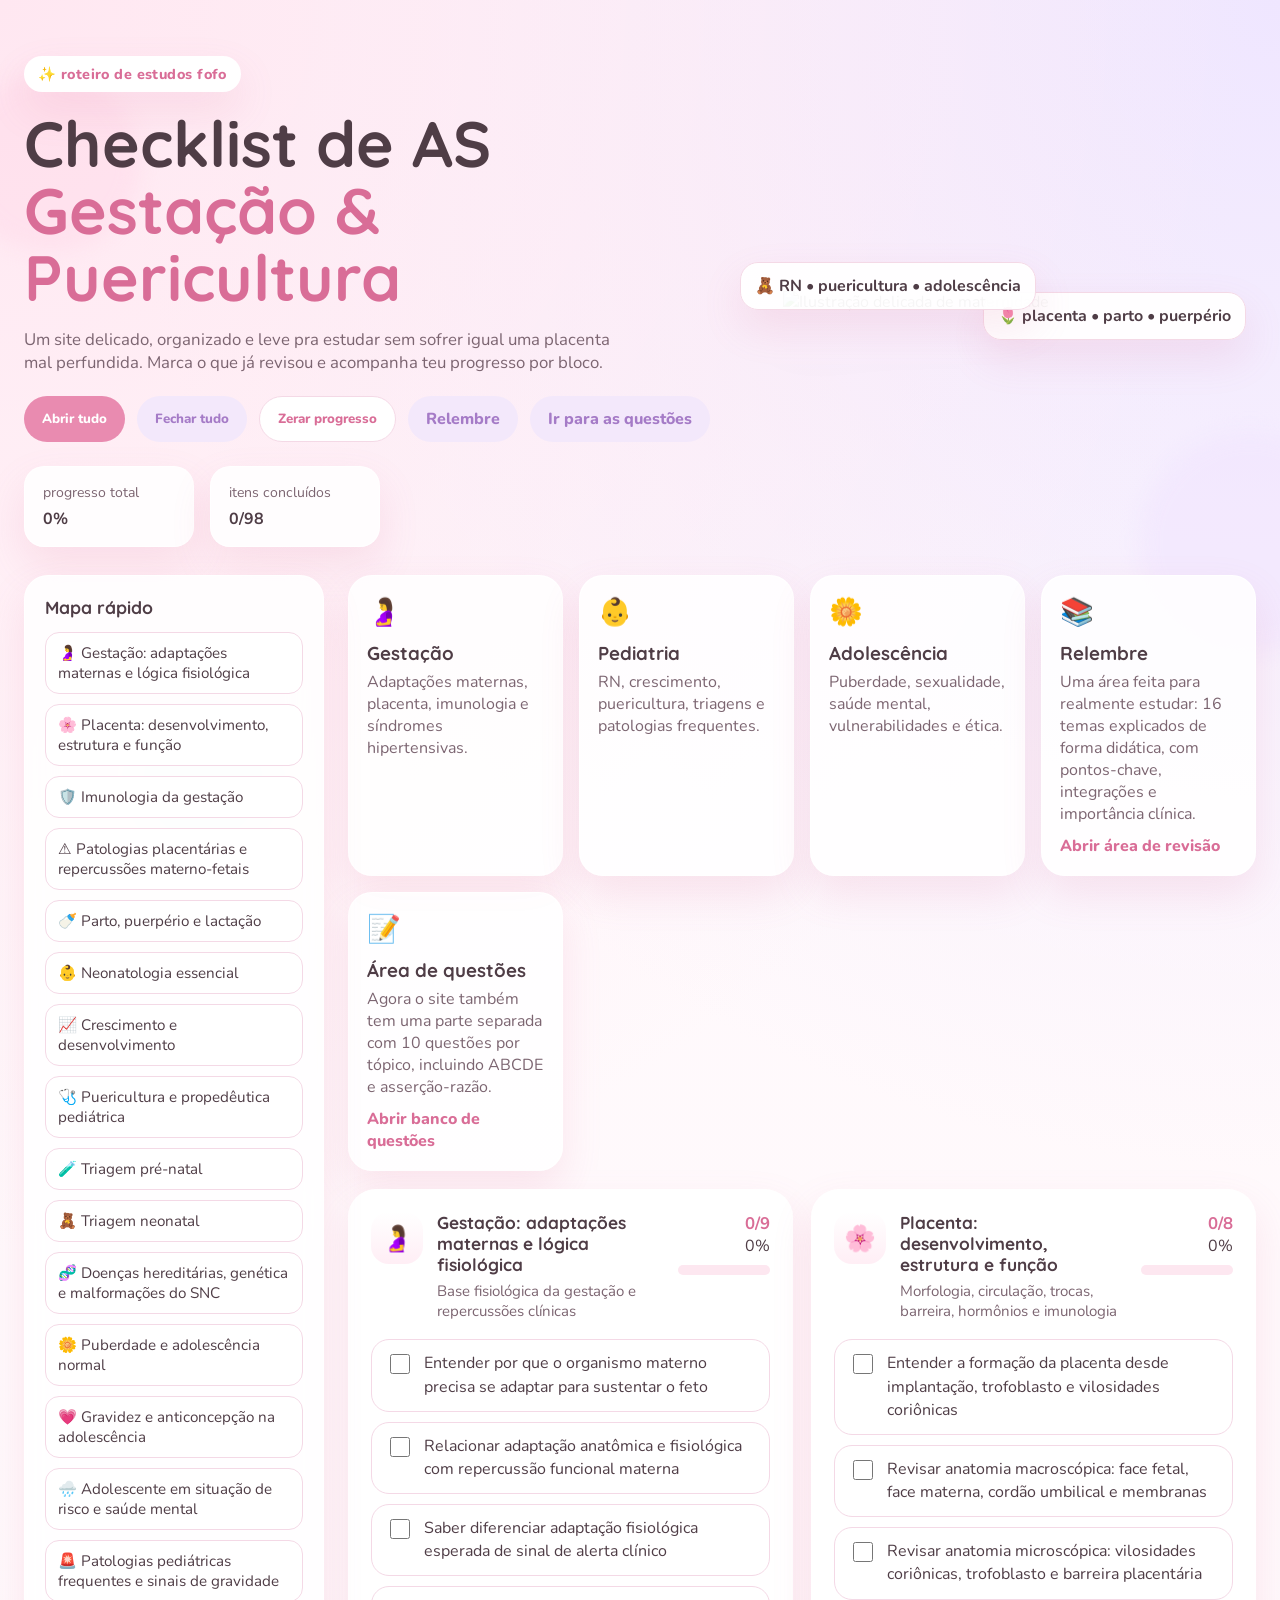
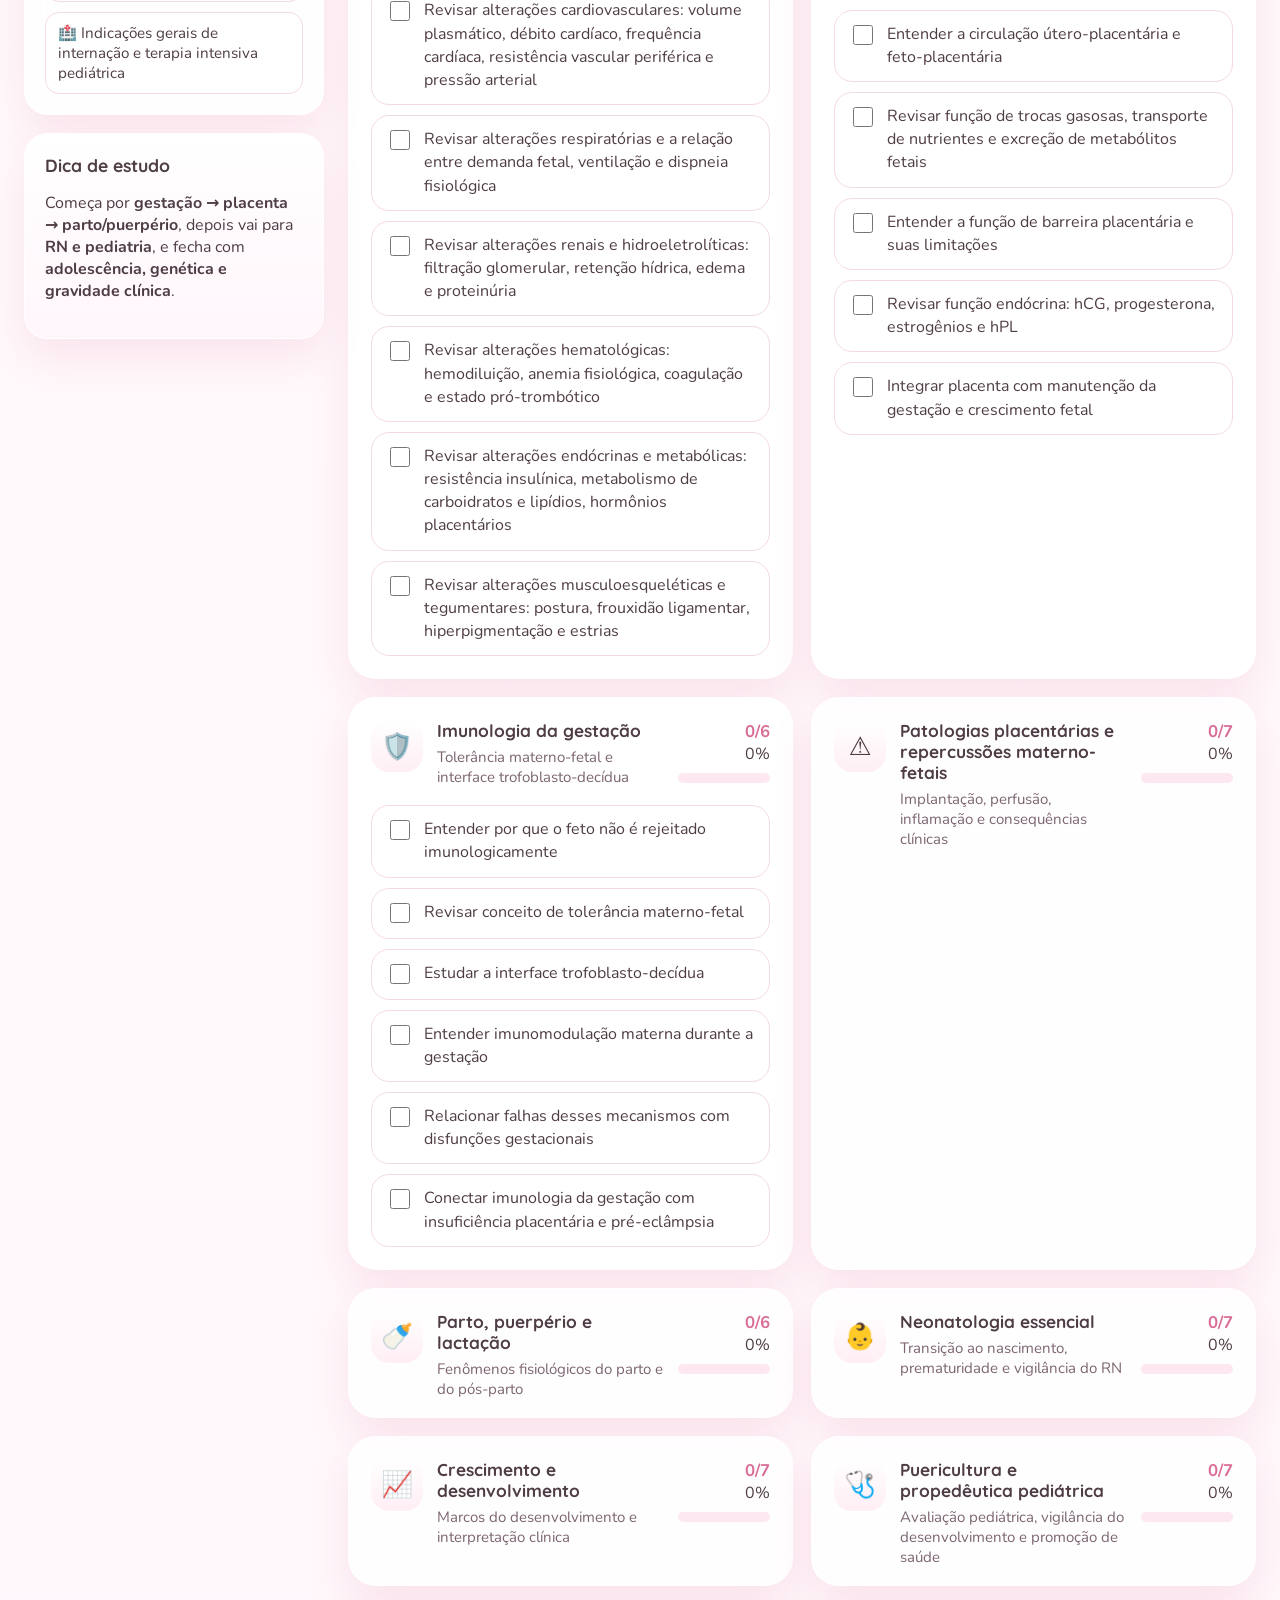
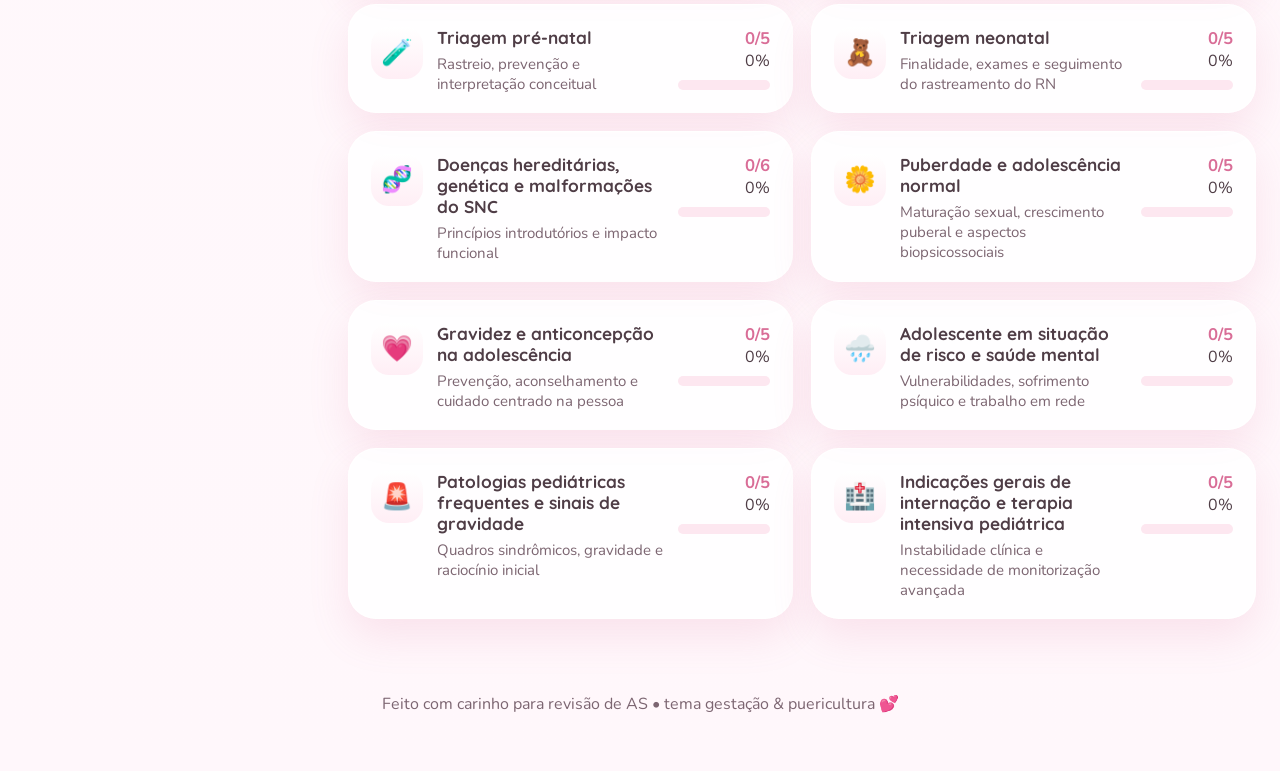
==== commit 3e584fb4: "Add files via upload" ====
--- a/index.html
+++ b/index.html
@@ -1,219 +1,110 @@
 <!DOCTYPE html>
-<html lang="pt-br">
+<html lang="pt-BR">
 <head>
-    <meta charset="UTF-8">
-    <meta name="viewport" content="width=device-width, initial-scale=1.0">
-    <title>Espaço Curioso & Fofo ✨</title>
-    <link href="https://fonts.googleapis.com/css2?family=Fredoka+One&family=Quicksand:wght@300;500;700&display=swap" rel="stylesheet">
-    <style>
-        :root {
-            --space-dark: #2d3436;
-            --pastel-pink: #fab1a0;
-            --pastel-blue: #74b9ff;
-            --pastel-purple: #a29bfe;
-            --star-gold: #ffeaa7;
-            --white: #ffffff;
-        }
-
-        * { margin: 0; padding: 0; box-sizing: border-box; scroll-behavior: smooth; }
-
-        body {
-            font-family: 'Quicksand', sans-serif;
-            background: linear-gradient(180deg, #1e272e 0%, #485460 100%);
-            color: var(--white);
-            overflow-x: hidden;
-            cursor: none; /* Vamos usar um astronauta no lugar do mouse */
-        }
-
-        /* Astronauta seguindo o mouse */
-        #cursor-astronaut {
-            position: fixed;
-            pointer-events: none;
-            z-index: 10000;
-            font-size: 2rem;
-            transition: transform 0.1s ease;
-        }
-
-        header {
-            height: 70vh;
-            display: flex;
-            flex-direction: column;
-            justify-content: center;
-            align-items: center;
-            text-align: center;
-            background: url('http://googleusercontent.com/image_generation_content/1') no-repeat center center;
-            background-size: cover;
-            border-bottom: 5px dashed var(--pastel-pink);
-        }
-
-        .hero-title {
-            background: rgba(45, 52, 54, 0.8);
-            padding: 30px;
-            border-radius: 40px;
-            backdrop-filter: blur(5px);
-            border: 3px solid var(--pastel-pink);
-        }
-
-        h1 { font-family: 'Fredoka One', cursive; font-size: 3rem; color: var(--pastel-pink); margin-bottom: 10px; }
-
-        .container { max-width: 900px; margin: -50px auto 50px; padding: 0 20px; }
-
-        .card {
-            background: rgba(255, 255, 255, 0.1);
-            backdrop-filter: blur(15px);
-            border-radius: 30px;
-            padding: 40px;
-            border: 2px solid rgba(255, 255, 255, 0.2);
-            box-shadow: 0 10px 30px rgba(0,0,0,0.3);
-            margin-bottom: 30px;
-        }
-
-        h2 { font-family: 'Fredoka One'; color: var(--pastel-blue); margin-bottom: 20px; }
-
-        /* Simulador Interativo */
-        .simulator {
-            display: flex;
-            justify-content: space-around;
-            align-items: center;
-            background: rgba(0,0,0,0.2);
-            padding: 30px;
-            border-radius: 20px;
-            margin: 20px 0;
-            text-align: center;
-        }
-
-        .clock-container { flex: 1; }
-        .clock-display { font-family: 'Fredoka One'; font-size: 2.5rem; color: var(--star-gold); }
-        .label { font-size: 0.9rem; color: var(--pastel-pink); text-transform: uppercase; font-weight: bold; }
-
-        .btn-magic {
-            background: var(--pastel-purple);
-            border: none;
-            padding: 15px 30px;
-            border-radius: 50px;
-            color: white;
-            font-family: 'Fredoka One';
-            font-size: 1.2rem;
-            cursor: pointer;
-            box-shadow: 0 5px 0 #6c5ce7;
-            transition: 0.2s;
-        }
-
-        .btn-magic:active { transform: translateY(5px); box-shadow: none; }
-
-        /* Estrelinhas de Fundo */
-        .star {
-            position: absolute;
-            background: white;
-            border-radius: 50%;
-            opacity: 0.5;
-            animation: twinkle var(--duration) infinite;
-        }
-
-        @keyframes twinkle {
-            0%, 100% { opacity: 0.3; transform: scale(1); }
-            50% { opacity: 1; transform: scale(1.2); }
-        }
-
-        footer { text-align: center; padding: 40px; font-weight: bold; color: var(--pastel-pink); }
-    </style>
+  <meta charset="UTF-8" />
+  <meta name="viewport" content="width=device-width, initial-scale=1.0" />
+  <title>Checklist AS • Gestação & Puericultura</title>
+  <meta name="description" content="Checklist fofo de estudos para AS com tema de gestação e puericultura." />
+  <link rel="preconnect" href="https://fonts.googleapis.com">
+  <link rel="preconnect" href="https://fonts.gstatic.com" crossorigin>
+  <link href="https://fonts.googleapis.com/css2?family=Nunito:wght@400;600;700;800&family=Quicksand:wght@600;700&display=swap" rel="stylesheet">
+  <link rel="stylesheet" href="styles.css" />
 </head>
 <body>
+  <div class="bg-orbs orb-1"></div>
+  <div class="bg-orbs orb-2"></div>
+  <div class="bg-orbs orb-3"></div>
 
-    <div id="cursor-astronaut">🧑‍🚀</div>
+  <header class="hero">
+    <div class="hero-text">
+      <span class="eyebrow">✨ roteiro de estudos fofo</span>
+      <h1>Checklist de AS<br><span>Gestação & Puericultura</span></h1>
+      <p>
+        Um site delicado, organizado e leve pra estudar sem sofrer igual uma placenta mal perfundida.
+        Marca o que já revisou e acompanha teu progresso por bloco.
+      </p>
+      <div class="hero-actions">
+        <button id="expandAll" class="btn primary">Abrir tudo</button>
+        <button id="collapseAll" class="btn secondary">Fechar tudo</button>
+        <button id="resetProgress" class="btn ghost">Zerar progresso</button>
+        <a href="relembre.html" class="btn secondary nav-link-btn">Relembre</a>
+        <a href="questoes.html" class="btn secondary nav-link-btn">Ir para as questões</a>
+      </div>
+      <div class="stats">
+        <div class="stat-card">
+          <span class="stat-label">progresso total</span>
+          <strong id="globalPercent">0%</strong>
+        </div>
+        <div class="stat-card">
+          <span class="stat-label">itens concluídos</span>
+          <strong><span id="doneCount">0</span>/<span id="totalCount">0</span></strong>
+        </div>
+      </div>
+    </div>
+    <div class="hero-art">
+      <img src="assets/hero-mother-baby.svg" alt="Ilustração delicada de maternidade" />
+      <div class="floating-card card-a">🌷 placenta • parto • puerpério</div>
+      <div class="floating-card card-b">🧸 RN • puericultura • adolescência</div>
+    </div>
+  </header>
 
-    <header>
-        <div class="hero-title">
-            <h1>Relógios Espaciais 🕰️</h1>
-            <p>Por que o tempo voa (literalmente) no espaço?</p>
-        </div>
-    </header>
+  <main class="main-layout">
+    <aside class="sidebar">
+      <div class="sidebar-box">
+        <h2>Mapa rápido</h2>
+        <nav id="toc"></nav>
+      </div>
+      <div class="sidebar-box soft">
+        <h2>Dica de estudo</h2>
+        <p>
+          Começa por <strong>gestação → placenta → parto/puerpério</strong>, depois vai para
+          <strong>RN e pediatria</strong>, e fecha com <strong>adolescência, genética e gravidade clínica</strong>.
+        </p>
+      </div>
+    </aside>
 
-    <div class="container">
-        <div class="card">
-            <h2>✨ A Mágica de Einstein</h2>
-            <p>Segundo a Teoria da Relatividade, a gravidade "dobra" o tempo. Quanto mais forte a gravidade (como aqui na Terra), mais o tempo é "puxado" e passa devagar.</p>
-            <br>
-            <p>Se você vivesse em um satélite longe da Terra, você envelheceria alguns nanossegundos mais rápido do que seus amigos aqui embaixo! 🚀</p>
-        </div>
+    <section class="content">
+      <section class="intro-cards">
+        <article class="mini-card">
+          <span>🤰</span>
+          <h3>Gestação</h3>
+          <p>Adaptações maternas, placenta, imunologia e síndromes hipertensivas.</p>
+        </article>
+        <article class="mini-card">
+          <span>👶</span>
+          <h3>Pediatria</h3>
+          <p>RN, crescimento, puericultura, triagens e patologias frequentes.</p>
+        </article>
+        <article class="mini-card">
+          <span>🌼</span>
+          <h3>Adolescência</h3>
+          <p>Puberdade, sexualidade, saúde mental, vulnerabilidades e ética.</p>
+        </article>
+        <article class="mini-card mini-card-wide">
+          <span>📚</span>
+          <h3>Relembre</h3>
+          <p>Uma área feita para realmente estudar: 16 temas explicados de forma didática, com pontos-chave, integrações e importância clínica.</p>
+          <a class="inline-link" href="relembre.html">Abrir área de revisão</a>
+        </article>
+        <article class="mini-card mini-card-wide">
+          <span>📝</span>
+          <h3>Área de questões</h3>
+          <p>Agora o site também tem uma parte separada com 10 questões por tópico, incluindo ABCDE e asserção-razão.</p>
+          <a class="inline-link" href="questoes.html">Abrir banco de questões</a>
+        </article>
+      </section>
 
-        <div class="card">
-            <h2>🛠️ Simulador de Dilatação</h2>
-            <p>Veja a diferença em tempo real (exagerada para visualização):</p>
-            
-            <div class="simulator">
-                <div class="clock-container">
-                    <div class="label">🌍 Terra (Mais lento)</div>
-                    <div id="earth-clock" class="clock-display">00:00</div>
-                </div>
-                <div style="font-size: 2rem;">🚀</div>
-                <div class="clock-container">
-                    <div class="label">🌌 Espaço (Mais rápido)</div>
-                    <div id="space-clock" class="clock-display">00:00</div>
-                </div>
-            </div>
-            
-            <button class="btn-magic" onclick="resetClocks()">Resetar Viagem no Tempo 💫</button>
-        </div>
+      <section id="checklistContainer" class="checklist-grid"></section>
+    </section>
+  </main>
 
-        <div class="card">
-            <h2>🛰️ Sabia que o seu GPS usa isso?</h2>
-            <p>Os satélites de GPS estão tão longe da Terra que seus relógios internos ficam 38 microssegundos adiantados por dia. Se os computadores não corrigissem isso usando a física de Einstein, o GPS do seu celular erraria sua localização por quilômetros!</p>
-        </div>
-    </div>
+  <footer class="footer">
+    <p>Feito com carinho para revisão de AS • tema gestação & puericultura 💕</p>
+  </footer>
 
-    <footer>
-        Criado com 💖 e Física para Yasmin
-    </footer>
-
-    <script>
-        // Seguir o mouse com o astronauta
-        const astronaut = document.getElementById('cursor-astronaut');
-        document.addEventListener('mousemove', (e) => {
-            astronaut.style.left = e.clientX + 'px';
-            astronaut.style.top = e.clientY + 'px';
-        });
-
-        // Lógica dos Relógios
-        let earthTime = 0;
-        let spaceTime = 0;
-
-        function updateClocks() {
-            earthTime += 1;
-            // No espaço o tempo passa um pouquinho mais rápido (simulado aqui como 1.5x)
-            spaceTime += 1.5; 
-
-            document.getElementById('earth-clock').innerText = formatTime(earthTime);
-            document.getElementById('space-clock').innerText = formatTime(spaceTime);
-        }
-
-        function formatTime(ms) {
-            let totalSeconds = Math.floor(ms / 10);
-            let seconds = totalSeconds % 60;
-            let minutes = Math.floor(totalSeconds / 60);
-            return `${minutes.toString().padStart(2, '0')}:${seconds.toString().padStart(2, '0')}`;
-        }
-
-        function resetClocks() {
-            earthTime = 0;
-            spaceTime = 0;
-            alert("Voltamos para o mesmo ponto no tempo! ✨");
-        }
-
-        setInterval(updateClocks, 100);
-
-        // Gerar estrelas de fundo
-        for (let i = 0; i < 50; i++) {
-            const star = document.createElement('div');
-            star.className = 'star';
-            const size = Math.random() * 3 + 'px';
-            star.style.width = size;
-            star.style.height = size;
-            star.style.left = Math.random() * 100 + 'vw';
-            star.style.top = Math.random() * 100 + 'vh';
-            star.style.setProperty('--duration', Math.random() * 3 + 1 + 's');
-            document.body.appendChild(star);
-        }
-    </script>
+  <script>
+    window.CHECKLIST_DATA = [{"title": "Gestação: adaptações maternas e lógica fisiológica", "icon": "🤰", "subtitle": "Base fisiológica da gestação e repercussões clínicas", "items": ["Entender por que o organismo materno precisa se adaptar para sustentar o feto", "Relacionar adaptação anatômica e fisiológica com repercussão funcional materna", "Saber diferenciar adaptação fisiológica esperada de sinal de alerta clínico", "Revisar alterações cardiovasculares: volume plasmático, débito cardíaco, frequência cardíaca, resistência vascular periférica e pressão arterial", "Revisar alterações respiratórias e a relação entre demanda fetal, ventilação e dispneia fisiológica", "Revisar alterações renais e hidroeletrolíticas: filtração glomerular, retenção hídrica, edema e proteinúria", "Revisar alterações hematológicas: hemodiluição, anemia fisiológica, coagulação e estado pró-trombótico", "Revisar alterações endócrinas e metabólicas: resistência insulínica, metabolismo de carboidratos e lipídios, hormônios placentários", "Revisar alterações musculoesqueléticas e tegumentares: postura, frouxidão ligamentar, hiperpigmentação e estrias"]}, {"title": "Placenta: desenvolvimento, estrutura e função", "icon": "🌸", "subtitle": "Morfologia, circulação, trocas, barreira, hormônios e imunologia", "items": ["Entender a formação da placenta desde implantação, trofoblasto e vilosidades coriônicas", "Revisar anatomia macroscópica: face fetal, face materna, cordão umbilical e membranas", "Revisar anatomia microscópica: vilosidades coriônicas, trofoblasto e barreira placentária", "Entender a circulação útero-placentária e feto-placentária", "Revisar função de trocas gasosas, transporte de nutrientes e excreção de metabólitos fetais", "Entender a função de barreira placentária e suas limitações", "Revisar função endócrina: hCG, progesterona, estrogênios e hPL", "Integrar placenta com manutenção da gestação e crescimento fetal"]}, {"title": "Imunologia da gestação", "icon": "🛡️", "subtitle": "Tolerância materno-fetal e interface trofoblasto-decídua", "items": ["Entender por que o feto não é rejeitado imunologicamente", "Revisar conceito de tolerância materno-fetal", "Estudar a interface trofoblasto-decídua", "Entender imunomodulação materna durante a gestação", "Relacionar falhas desses mecanismos com disfunções gestacionais", "Conectar imunologia da gestação com insuficiência placentária e pré-eclâmpsia"]}, {"title": "Patologias placentárias e repercussões materno-fetais", "icon": "⚠️", "subtitle": "Implantação, perfusão, inflamação e consequências clínicas", "items": ["Revisar alterações de implantação e perfusão placentária", "Entender insuficiência placentária e restrição de crescimento fetal", "Revisar noções de inflamação e infecção placentária", "Relacionar alterações placentárias com prematuridade, sofrimento fetal e repercussões maternas", "Estudar pré-eclâmpsia: conceito, fisiopatologia, disfunção endotelial, sinais e gravidade", "Estudar eclâmpsia e riscos maternos e fetais", "Integrar pré-eclâmpsia/eclâmpsia com placenta e adaptações maternas"]}, {"title": "Parto, puerpério e lactação", "icon": "🍼", "subtitle": "Fenômenos fisiológicos do parto e do pós-parto", "items": ["Revisar noções das fases do parto", "Entender mudanças fisiológicas maternas e fetais no trabalho de parto", "Relacionar contração uterina, dilatação e expulsão", "Revisar puerpério, involução uterina e ajustes hemodinâmicos e hormonais", "Identificar principais intercorrências e sinais de alerta no puerpério", "Estudar fisiologia da lactação: prolactina, ocitocina, sucção e ejeção do leite"]}, {"title": "Neonatologia essencial", "icon": "👶", "subtitle": "Transição ao nascimento, prematuridade e vigilância do RN", "items": ["Entender a transição cardio-respiratória ao nascimento", "Revisar mudança da circulação fetal para neonatal", "Estudar avaliação inicial do recém-nascido", "Definir prematuridade e reconhecer principais riscos do prematuro", "Estudar síndrome da angústia respiratória do recém-nascido e papel do surfactante", "Estudar icterícia neonatal e diferenciar fisiológica de sinais de alerta", "Relacionar vigilância clínica do RN com adaptação neonatal"]}, {"title": "Crescimento e desenvolvimento", "icon": "📈", "subtitle": "Marcos do desenvolvimento e interpretação clínica", "items": ["Diferenciar crescimento de desenvolvimento", "Revisar crescimento ponderoestatural e desenvolvimento neuropsicomotor", "Estudar marcos do RN, lactente, criança e adolescente", "Reconhecer variações de normalidade versus atraso", "Revisar noções de curvas de crescimento e interpretação longitudinal", "Relacionar desenvolvimento com nutrição, ambiente, prematuridade, doença crônica e genética", "Entender impactos de doenças genéticas e malformações no desenvolvimento"]}, {"title": "Puericultura e propedêutica pediátrica", "icon": "🩺", "subtitle": "Avaliação pediátrica, vigilância do desenvolvimento e promoção de saúde", "items": ["Organizar anamnese pediátrica por faixa etária", "Revisar exame físico do RN, lactente, escolar e adolescente", "Entender vigilância do desenvolvimento e sinais de alerta", "Revisar orientação familiar, aleitamento, alimentação, sono e prevenção de acidentes", "Estudar noções gerais de vacinação", "Treinar comunicação clínica com criança, adolescente e responsáveis", "Revisar confidencialidade, assentimento e particularidades do cuidado ao adolescente"]}, {"title": "Triagem pré-natal", "icon": "🧪", "subtitle": "Rastreio, prevenção e interpretação conceitual", "items": ["Entender objetivos da triagem pré-natal", "Revisar grupos de exames e rastreios usuais", "Saber o que cada exame busca detectar em termos conceituais", "Entender limitações dos testes de triagem", "Relacionar resultado alterado com necessidade de seguimento e encaminhamento"]}, {"title": "Triagem neonatal", "icon": "🧸", "subtitle": "Finalidade, exames e seguimento do rastreamento do RN", "items": ["Entender a finalidade do rastreamento neonatal", "Revisar principais rastreios do RN em nível conceitual", "Saber que rastreamento não substitui avaliação clínica", "Entender que exame alterado exige confirmação e seguimento", "Revisar comunicação de resultados e continuidade do cuidado"]}, {"title": "Doenças hereditárias, genética e malformações do SNC", "icon": "🧬", "subtitle": "Princípios introdutórios e impacto funcional", "items": ["Revisar noções básicas de herança genética", "Relacionar alteração genética com fenótipo e suspeição clínica", "Entender valor da história familiar e do aconselhamento introdutório", "Revisar principais malformações do SNC em visão geral", "Relacionar origem embriofuncional e impacto motor, cognitivo, sensorial e global", "Reconhecer necessidade de seguimento especializado"]}, {"title": "Puberdade e adolescência normal", "icon": "🌼", "subtitle": "Maturação sexual, crescimento puberal e aspectos biopsicossociais", "items": ["Diferenciar puberdade de adolescência", "Revisar sequência dos eventos puberais e variações do normal", "Entender crescimento puberal e desenvolvimento sexual secundário", "Revisar mudanças emocionais, identidade, relações familiares e sociais", "Treinar abordagem ética, acolhedora e não julgadora da sexualidade"]}, {"title": "Gravidez e anticoncepção na adolescência", "icon": "💗", "subtitle": "Prevenção, aconselhamento e cuidado centrado na pessoa", "items": ["Revisar prevenção e educação sexual", "Estudar noções gerais de aconselhamento contraceptivo", "Entender repercussões biológicas, psicológicas e sociais da gravidez na adolescência", "Revisar necessidade de acolhimento, rede de cuidado e aspectos ético-legais", "Estudar confidencialidade e direitos do adolescente"]}, {"title": "Adolescente em situação de risco e saúde mental", "icon": "🌧️", "subtitle": "Vulnerabilidades, sofrimento psíquico e trabalho em rede", "items": ["Revisar vulnerabilidades biopsicossociais: violência, uso de substâncias e vulnerabilidade social", "Relacionar escola, território e contexto familiar com risco", "Estudar desenvolvimento emocional e sinais de sofrimento psíquico", "Entender abordagem inicial, vínculo terapêutico e rede de cuidado", "Revisar estratégias de acolhimento e encaminhamento"]}, {"title": "Patologias pediátricas frequentes e sinais de gravidade", "icon": "🚨", "subtitle": "Quadros sindrômicos, gravidade e raciocínio inicial", "items": ["Revisar visão geral das patologias pediátricas mais comuns", "Reconhecer sinais de gravidade: alteração de consciência, esforço respiratório, instabilidade hemodinâmica, desidratação importante e convulsão", "Revisar febre com toxemia, recusa alimentar importante e perfusão periférica alterada", "Entender critérios gerais de encaminhamento e internação", "Relacionar sinais clínicos com risco de piora"]}, {"title": "Indicações gerais de internação e terapia intensiva pediátrica", "icon": "🏥", "subtitle": "Instabilidade clínica e necessidade de monitorização avançada", "items": ["Entender que o foco é princípio geral, não protocolo detalhado", "Reconhecer insuficiência respiratória, choque e alteração neurológica importante", "Identificar necessidade de monitorização contínua", "Reconhecer deterioração rápida do quadro clínico", "Saber justificar por que um quadro é potencialmente grave"]}];
+  </script>
+  <script src="script.js"></script>
 </body>
 </html>
--- a/styles.css
+++ b/styles.css
@@ -0,0 +1,446 @@
+
+:root{
+  --bg:#fff9fb;
+  --surface:#ffffffd9;
+  --surface-strong:#ffffff;
+  --text:#4f3d46;
+  --muted:#7c6571;
+  --primary:#e98bb0;
+  --primary-strong:#d96d97;
+  --secondary:#a57bc7;
+  --mint:#9fd8ca;
+  --peach:#ffd5bf;
+  --yellow:#ffeab1;
+  --border:#f4d9e6;
+  --shadow:0 18px 40px rgba(217, 109, 151, 0.14);
+  --radius:24px;
+}
+
+*{box-sizing:border-box}
+html{scroll-behavior:smooth}
+body{
+  margin:0;
+  font-family:"Nunito", system-ui, sans-serif;
+  color:var(--text);
+  background:
+    radial-gradient(circle at top left, #ffe7f1 0%, transparent 30%),
+    radial-gradient(circle at top right, #efe6ff 0%, transparent 28%),
+    linear-gradient(180deg, #fffafc 0%, #fff7fb 100%);
+  min-height:100vh;
+  overflow-x:hidden;
+}
+.bg-orbs{
+  position:fixed;
+  border-radius:50%;
+  filter:blur(10px);
+  opacity:.42;
+  pointer-events:none;
+  z-index:0;
+}
+.orb-1{width:180px;height:180px;background:#ffd6e7;top:8%;left:-40px}
+.orb-2{width:220px;height:220px;background:#efe1ff;top:48%;right:-80px}
+.orb-3{width:150px;height:150px;background:#d8f5ec;bottom:5%;left:10%}
+
+.hero,
+.main-layout,
+.footer{position:relative;z-index:1}
+
+.hero{
+  max-width:1280px;
+  margin:0 auto;
+  padding:56px 24px 28px;
+  display:grid;
+  grid-template-columns:1.2fr .9fr;
+  gap:28px;
+  align-items:center;
+}
+.eyebrow{
+  display:inline-block;
+  background:#fff;
+  color:var(--primary-strong);
+  padding:8px 14px;
+  border-radius:999px;
+  font-size:.9rem;
+  font-weight:800;
+  letter-spacing:.03em;
+  box-shadow:var(--shadow);
+}
+.hero h1{
+  font-family:"Quicksand", sans-serif;
+  margin:18px 0 10px;
+  font-size:clamp(2.3rem,5vw,4.4rem);
+  line-height:1.05;
+}
+.hero h1 span{color:var(--primary-strong)}
+.hero p{
+  color:var(--muted);
+  font-size:1.05rem;
+  max-width:60ch;
+}
+.hero-actions{
+  display:flex;
+  flex-wrap:wrap;
+  gap:12px;
+  margin-top:22px;
+}
+.btn{
+  border:none;
+  border-radius:999px;
+  padding:12px 18px;
+  font-weight:800;
+  cursor:pointer;
+  transition:.2s ease;
+  font-family:inherit;
+}
+.btn:hover{transform:translateY(-1px)}
+.btn.primary{background:var(--primary);color:white}
+.btn.secondary{background:#f3e8fb;color:var(--secondary)}
+.btn.ghost{background:white;color:var(--primary-strong);border:1px solid var(--border)}
+.stats{
+  display:flex;
+  gap:16px;
+  margin-top:24px;
+  flex-wrap:wrap;
+}
+.stat-card{
+  background:var(--surface);
+  backdrop-filter: blur(12px);
+  border:1px solid rgba(255,255,255,.7);
+  border-radius:20px;
+  padding:16px 18px;
+  min-width:170px;
+  box-shadow:var(--shadow);
+}
+.stat-label{
+  display:block;
+  color:var(--muted);
+  font-size:.88rem;
+  margin-bottom:6px;
+}
+.hero-art{
+  position:relative;
+  display:flex;
+  justify-content:center;
+  align-items:center;
+}
+.hero-art img{
+  width:min(100%, 430px);
+  filter:drop-shadow(0 18px 40px rgba(165,123,199,.15));
+}
+.floating-card{
+  position:absolute;
+  background:rgba(255,255,255,.95);
+  border:1px solid var(--border);
+  box-shadow:var(--shadow);
+  border-radius:18px;
+  padding:12px 14px;
+  font-weight:700;
+  color:var(--text);
+}
+.card-a{top:8%;right:2%}
+.card-b{bottom:12%;left:0}
+
+.main-layout{
+  max-width:1280px;
+  margin:0 auto;
+  display:grid;
+  grid-template-columns:300px 1fr;
+  gap:24px;
+  padding:0 24px 44px;
+}
+.sidebar{
+  position:sticky;
+  top:18px;
+  align-self:start;
+}
+.sidebar-box{
+  background:var(--surface);
+  border:1px solid rgba(255,255,255,.8);
+  backdrop-filter: blur(16px);
+  border-radius:var(--radius);
+  padding:20px;
+  box-shadow:var(--shadow);
+  margin-bottom:18px;
+}
+.sidebar-box.soft{background:linear-gradient(180deg,#fff,#fff6fb)}
+.sidebar-box h2{
+  margin:0 0 14px;
+  font-size:1.1rem;
+  font-family:"Quicksand",sans-serif;
+}
+#toc{
+  display:flex;
+  flex-direction:column;
+  gap:10px;
+}
+#toc a{
+  text-decoration:none;
+  color:var(--text);
+  padding:10px 12px;
+  border-radius:14px;
+  background:#fff;
+  border:1px solid var(--border);
+  transition:.2s ease;
+  font-size:.95rem;
+}
+#toc a:hover{
+  background:#fff5fa;
+  transform:translateX(2px);
+}
+
+.intro-cards{
+  display:grid;
+  grid-template-columns:repeat(3,1fr);
+  gap:16px;
+  margin-bottom:18px;
+}
+.mini-card{
+  background:var(--surface);
+  border:1px solid rgba(255,255,255,.9);
+  padding:18px;
+  border-radius:var(--radius);
+  box-shadow:var(--shadow);
+}
+.mini-card span{font-size:1.7rem}
+.mini-card h3{
+  margin:10px 0 6px;
+  font-family:"Quicksand",sans-serif;
+}
+.mini-card p{margin:0;color:var(--muted)}
+
+.checklist-grid{
+  display:grid;
+  grid-template-columns:repeat(2, minmax(0,1fr));
+  gap:18px;
+}
+.topic-card{
+  background:var(--surface);
+  border:1px solid rgba(255,255,255,.9);
+  border-radius:28px;
+  box-shadow:var(--shadow);
+  overflow:hidden;
+}
+.topic-card[open]{background:var(--surface-strong)}
+.topic-summary{
+  list-style:none;
+  cursor:pointer;
+  padding:22px 22px 18px;
+  display:flex;
+  align-items:flex-start;
+  gap:14px;
+}
+.topic-summary::-webkit-details-marker{display:none}
+.topic-icon{
+  width:52px;height:52px;
+  display:grid;place-items:center;
+  border-radius:18px;
+  background:linear-gradient(180deg, #fff, #ffeef5);
+  font-size:1.6rem;
+  flex-shrink:0;
+}
+.topic-head h3{
+  margin:0;
+  font-size:1.08rem;
+  font-family:"Quicksand",sans-serif;
+}
+.topic-head p{
+  margin:6px 0 0;
+  color:var(--muted);
+  font-size:.94rem;
+}
+.topic-progress{
+  margin-left:auto;
+  text-align:right;
+  min-width:92px;
+}
+.topic-progress strong{
+  display:block;
+  font-size:1.05rem;
+  color:var(--primary-strong);
+}
+.progress-bar{
+  height:10px;
+  background:#fde7f0;
+  border-radius:999px;
+  overflow:hidden;
+  margin-top:8px;
+}
+.progress-fill{
+  height:100%;
+  width:0%;
+  background:linear-gradient(90deg, var(--primary), var(--secondary));
+  border-radius:999px;
+  transition:width .25s ease;
+}
+.topic-body{
+  padding:0 22px 22px;
+}
+.checklist{
+  display:flex;
+  flex-direction:column;
+  gap:10px;
+  margin:0;
+}
+.check-item{
+  display:grid;
+  grid-template-columns:28px 1fr;
+  align-items:start;
+  gap:10px;
+  padding:12px 14px;
+  border-radius:18px;
+  background:#fff;
+  border:1px solid var(--border);
+}
+.check-item input{
+  width:20px;height:20px;
+  accent-color:var(--primary-strong);
+  margin-top:2px;
+}
+.check-item label{
+  line-height:1.45;
+  cursor:pointer;
+}
+.check-item.done{
+  background:#fff6fb;
+}
+.check-item.done label{
+  text-decoration:line-through;
+  color:#8b7380;
+}
+
+.footer{
+  text-align:center;
+  padding:14px 24px 40px;
+  color:var(--muted);
+}
+
+@media (max-width: 1024px){
+  .hero{grid-template-columns:1fr}
+  .main-layout{grid-template-columns:1fr}
+  .sidebar{position:static}
+}
+
+@media (max-width: 780px){
+  .intro-cards,
+  .checklist-grid{grid-template-columns:1fr}
+  .hero{padding-top:34px}
+  .topic-summary{flex-wrap:wrap}
+  .topic-progress{width:100%; text-align:left; margin-left:66px}
+}
+
+@media (prefers-reduced-motion: reduce){
+  html{scroll-behavior:auto}
+  *{transition:none !important}
+}
+
+
+a.btn{ text-decoration:none; display:inline-flex; align-items:center; justify-content:center; }
+.nav-link-btn{background:#f3e8fb;color:var(--secondary)}
+.mini-card-wide .inline-link{ display:inline-block; margin-top:10px; color:var(--primary-strong); font-weight:800; text-decoration:none; }
+.mini-card-wide .inline-link:hover{text-decoration:underline}
+.hero-small{padding-top:44px}
+.questions-page .main-layout{align-items:start}
+.question-sections{ display:flex; flex-direction:column; gap:22px; }
+.questions-topic{ background:var(--surface); border:1px solid rgba(255,255,255,.9); border-radius:28px; box-shadow:var(--shadow); padding:22px; }
+.questions-topic-head{ display:flex; gap:14px; align-items:center; margin-bottom:18px; }
+.questions-topic-head h3{ margin:0; font-family:"Quicksand", sans-serif; font-size:1.15rem; }
+.questions-topic-head p{ margin:6px 0 0; color:var(--muted); }
+.question-group{ margin-top:14px; }
+.group-title{ margin:0 0 14px; font-size:1rem; font-family:"Quicksand", sans-serif; color:var(--primary-strong); }
+.question-card{ display:grid; grid-template-columns:56px 1fr; gap:14px; padding:16px; margin-bottom:14px; border-radius:22px; background:#fff; border:1px solid var(--border); }
+.question-number{ width:56px; height:56px; border-radius:18px; display:grid; place-items:center; font-weight:800; color:var(--primary-strong); background:linear-gradient(180deg,#fff,#ffeef6); }
+.question-tag{ display:inline-block; padding:6px 10px; border-radius:999px; font-size:.82rem; font-weight:800; color:var(--secondary); background:#f5effd; margin-bottom:10px; }
+.question-prompt{ margin:0 0 10px; font-size:1rem; }
+.options-list{ margin:0; padding-left:22px; }
+.options-list li{ padding-left:6px; margin-bottom:7px; color:var(--text); }
+.assertion-box{ border-radius:16px; background:#fff8fc; border:1px solid #f7dfea; padding:14px; }
+.assertion-box p{ margin:0 0 10px; }
+.ar-options{ margin:0; padding-left:18px; color:var(--muted); }
+.ar-options li{margin-bottom:6px}
+.answer-box{ grid-column:2/3; border-radius:18px; background:#fffafc; border:1px dashed #ecc5d8; }
+.answer-box summary{ cursor:pointer; list-style:none; padding:12px 14px; font-weight:800; color:var(--primary-strong); }
+.answer-box summary::-webkit-details-marker{display:none}
+.answer-content{ padding:0 14px 14px; }
+.answer-content p{ margin:8px 0 0; color:var(--muted); }
+@media (min-width: 901px){ .intro-cards{ grid-template-columns:repeat(4,1fr); } .mini-card-wide{ grid-column:auto; } }
+@media (max-width: 900px){ .question-card{ grid-template-columns:1fr; } .question-number{ width:44px; height:44px; border-radius:14px; } .answer-box{ grid-column:auto; } }
+
+.topic-selector{display:flex;flex-direction:column;gap:10px}
+.topic-select-btn{
+  width:100%; border:none; text-align:left; cursor:pointer;
+  display:flex; gap:10px; align-items:flex-start;
+  padding:12px 14px; border-radius:18px;
+  background:#fff; color:var(--text); border:1px solid var(--border);
+  font:inherit; font-weight:700;
+}
+.topic-select-btn.active{background:#fff4fa;border-color:#f0c6da; box-shadow:0 8px 18px rgba(223,118,167,.12)}
+.topic-select-btn.done::after{content:"✓"; margin-left:auto; color:var(--accent); font-weight:800}
+.quiz-player-card{background:var(--surface); border:1px solid rgba(255,255,255,.9); border-radius:28px; box-shadow:var(--shadow); padding:24px}
+.quiz-topic-head{display:flex; justify-content:space-between; gap:16px; align-items:flex-start; margin-bottom:16px}
+.quiz-kicker{margin:0 0 6px; font-size:.85rem; color:var(--muted); font-weight:800; text-transform:uppercase; letter-spacing:.04em}
+.quiz-topic-head h2{margin:0; font-family:"Quicksand",sans-serif; font-size:1.35rem}
+.quiz-topic-head p{margin:8px 0 0; color:var(--muted)}
+.quiz-mini-stats{display:flex; gap:10px; flex-wrap:wrap; justify-content:flex-end}
+.quiz-mini-stats span{display:inline-flex; align-items:center; padding:8px 12px; border-radius:999px; background:#fff; border:1px solid var(--border); font-weight:800; color:var(--primary-strong)}
+.quiz-progress-wrap{margin-bottom:20px}
+.quiz-progress-bar{height:12px; border-radius:999px; background:#f4e7ef; overflow:hidden}
+.quiz-progress-bar span{display:block; height:100%; border-radius:999px; background:linear-gradient(90deg,var(--primary),var(--accent)); width:10%; transition:width .25s ease}
+#quizProgressText{margin:8px 0 0; color:var(--muted); font-weight:700}
+.single-question-card{display:grid; grid-template-columns:72px 1fr; gap:16px; padding:18px; border-radius:24px; background:#fff; border:1px solid var(--border)}
+.question-number.big{width:72px; height:72px; border-radius:22px; font-size:1.25rem}
+.single-question-body{display:flex; flex-direction:column; gap:12px}
+.answer-buttons{display:flex; flex-direction:column; gap:10px; margin-top:6px}
+.answer-option-btn{
+  width:100%; display:grid; grid-template-columns:42px 1fr; gap:12px; align-items:center;
+  padding:12px 14px; border-radius:18px; border:1px solid var(--border); background:#fff;
+  font:inherit; text-align:left; cursor:pointer; transition:transform .16s ease, border-color .16s ease, box-shadow .16s ease;
+}
+.answer-option-btn:hover:not(:disabled){transform:translateY(-1px); border-color:#efbfd5; box-shadow:0 10px 18px rgba(223,118,167,.10)}
+.answer-option-btn:disabled{cursor:default}
+.option-letter{width:32px; height:32px; display:grid; place-items:center; border-radius:12px; background:#fff4fa; color:var(--primary-strong); font-weight:800}
+.answer-option-btn.correct{border-color:#8ad1b5; background:#f2fff8}
+.answer-option-btn.correct .option-letter{background:#d9f7ea; color:#15714c}
+.answer-option-btn.wrong{border-color:#f1aab4; background:#fff5f7}
+.answer-option-btn.wrong .option-letter{background:#ffe2e8; color:#b53b59}
+.answer-option-btn.selected{box-shadow:0 0 0 2px rgba(223,118,167,.12) inset}
+.feedback-panel{display:grid; grid-template-columns:56px 1fr; gap:14px; align-items:flex-start; padding:16px; margin-top:16px; border-radius:22px; border:1px solid var(--border); background:#fffafc}
+.feedback-panel.hidden,.finish-card.hidden{display:none}
+.feedback-panel.is-correct{background:#f3fff9; border-color:#c9ead9}
+.feedback-panel.is-wrong{background:#fff8fa; border-color:#f2d2da}
+.feedback-badge{width:56px;height:56px;border-radius:18px;display:grid;place-items:center;background:#fff;font-size:1.4rem}
+.feedback-panel h4{margin:0 0 8px; font-family:"Quicksand",sans-serif}
+.feedback-panel p{margin:6px 0 0; color:var(--text)}
+.quiz-actions-row{display:flex; justify-content:space-between; gap:12px; margin-top:18px}
+.finish-card{margin-top:18px; padding:20px; border-radius:22px; background:#fff6fb; border:1px solid #ecc5d8}
+.finish-card h3{margin:0 0 10px; font-family:"Quicksand",sans-serif}
+.finish-card p{margin:0 0 14px; color:var(--text)}
+@media (max-width: 900px){
+  .quiz-topic-head{flex-direction:column}
+  .quiz-mini-stats{justify-content:flex-start}
+  .single-question-card{grid-template-columns:1fr}
+  .question-number.big{width:52px;height:52px;border-radius:16px;font-size:1rem}
+  .feedback-panel{grid-template-columns:1fr}
+  .feedback-badge{width:48px;height:48px;border-radius:14px}
+  .quiz-actions-row{flex-direction:column}
+}
+
+
+.study-layout{display:grid; grid-template-columns:300px 1fr; gap:24px; align-items:start}
+.study-card{background:var(--surface); border:1px solid rgba(255,255,255,.9); border-radius:28px; box-shadow:var(--shadow); padding:24px}
+.study-topic-head{display:flex; justify-content:space-between; gap:16px; align-items:flex-start; margin-bottom:12px}
+.study-kicker{margin:0 0 6px; font-size:.85rem; color:var(--muted); font-weight:800; text-transform:uppercase; letter-spacing:.04em}
+.study-topic-head h2{margin:0; font-family:"Quicksand",sans-serif; font-size:1.45rem}
+.study-topic-head p{margin:8px 0 0; color:var(--muted)}
+.study-mini-badges{display:flex; gap:10px; flex-wrap:wrap; justify-content:flex-end}
+.study-mini-badges span{display:inline-flex; align-items:center; padding:8px 12px; border-radius:999px; background:#fff; border:1px solid var(--border); font-weight:800; color:var(--primary-strong)}
+.study-block{margin-top:18px; padding:18px; border-radius:24px; background:#fff; border:1px solid var(--border)}
+.study-block h3{margin:0 0 12px; font-family:"Quicksand",sans-serif; font-size:1.05rem}
+.study-block p{margin:0 0 10px; color:var(--text); line-height:1.6}
+.study-key-list{margin:0; padding-left:20px; display:flex; flex-direction:column; gap:8px}
+.study-key-list li{line-height:1.5}
+.study-importance{background:#fff7fb; border-color:#ecc5d8}
+.study-note{margin-top:18px; padding:16px 18px; border-radius:20px; background:linear-gradient(180deg,#fffdf5,#fff7df); border:1px solid #f5e2a9}
+.study-note h3{margin:0 0 8px; font-family:"Quicksand",sans-serif}
+.study-note p{margin:0; line-height:1.6}
+.study-actions{display:flex; gap:12px; flex-wrap:wrap; margin-top:18px}
+@media (max-width: 1024px){.study-layout{grid-template-columns:1fr}}
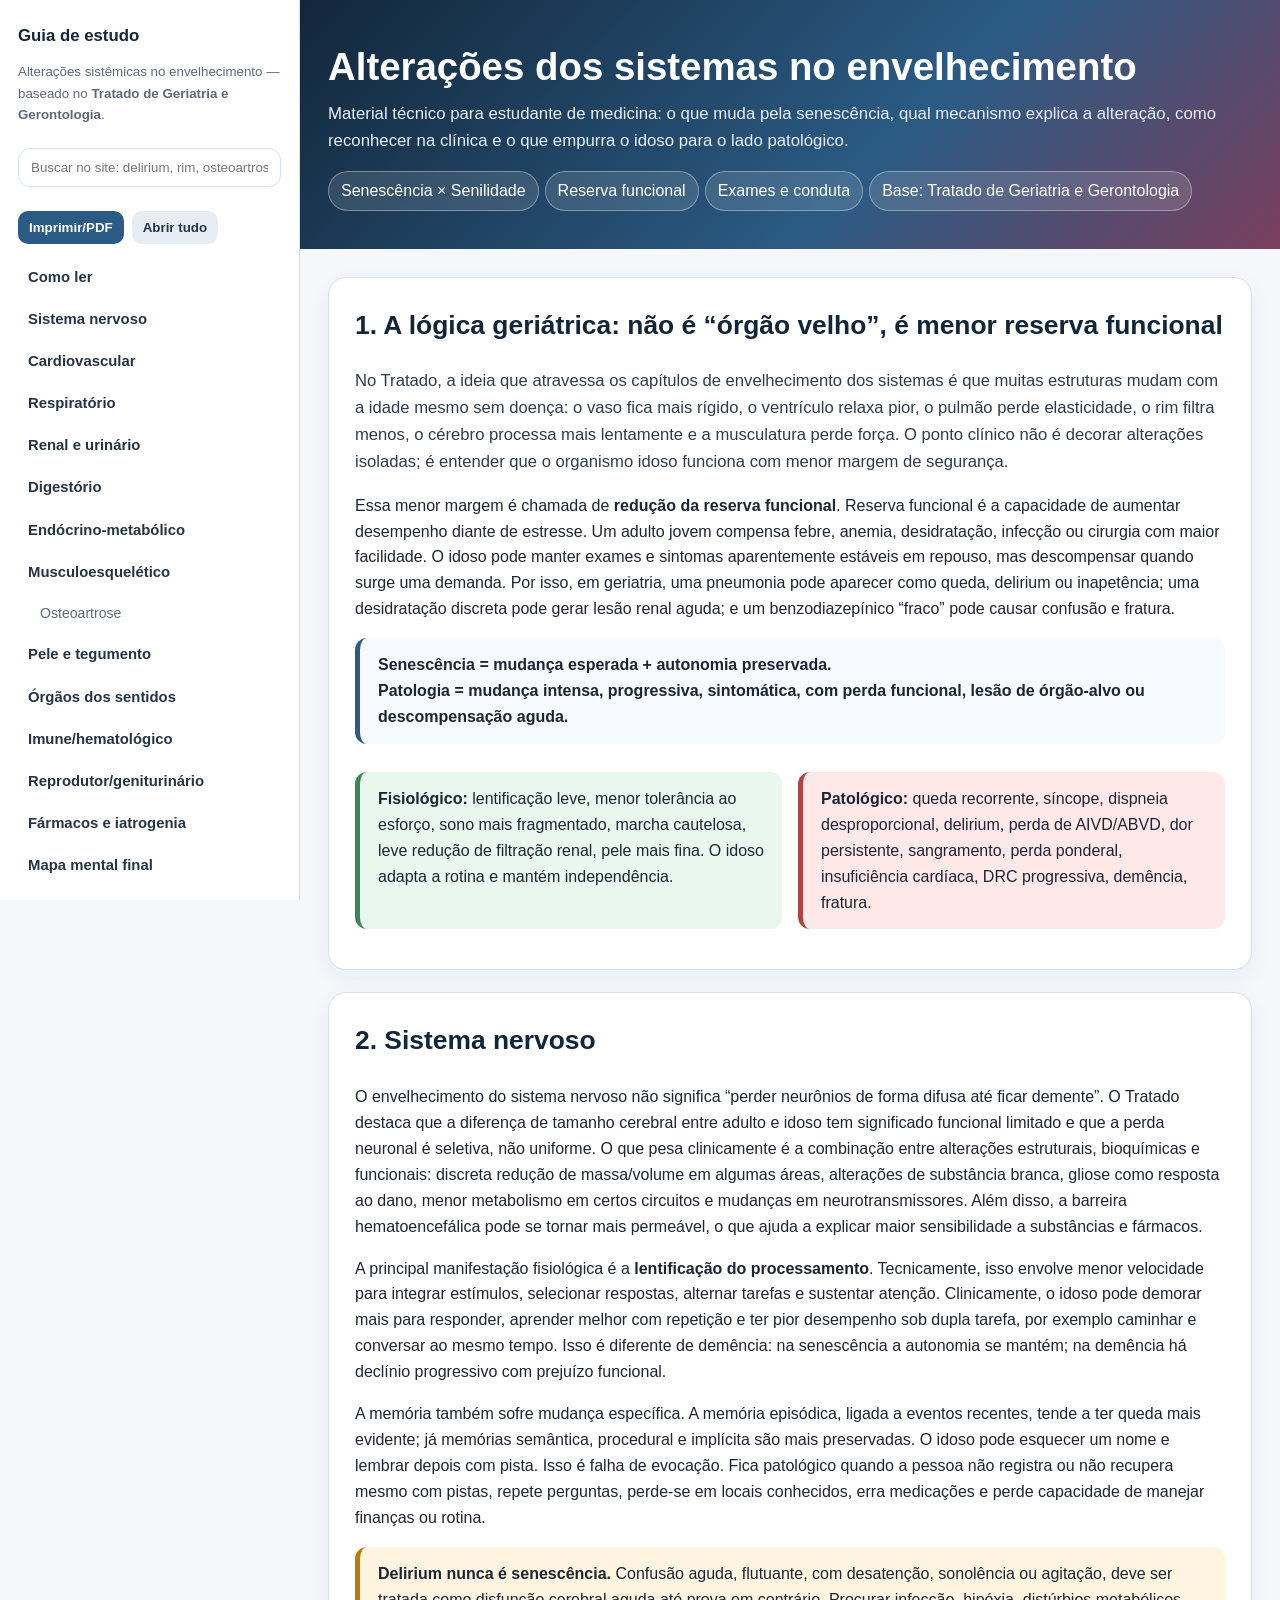
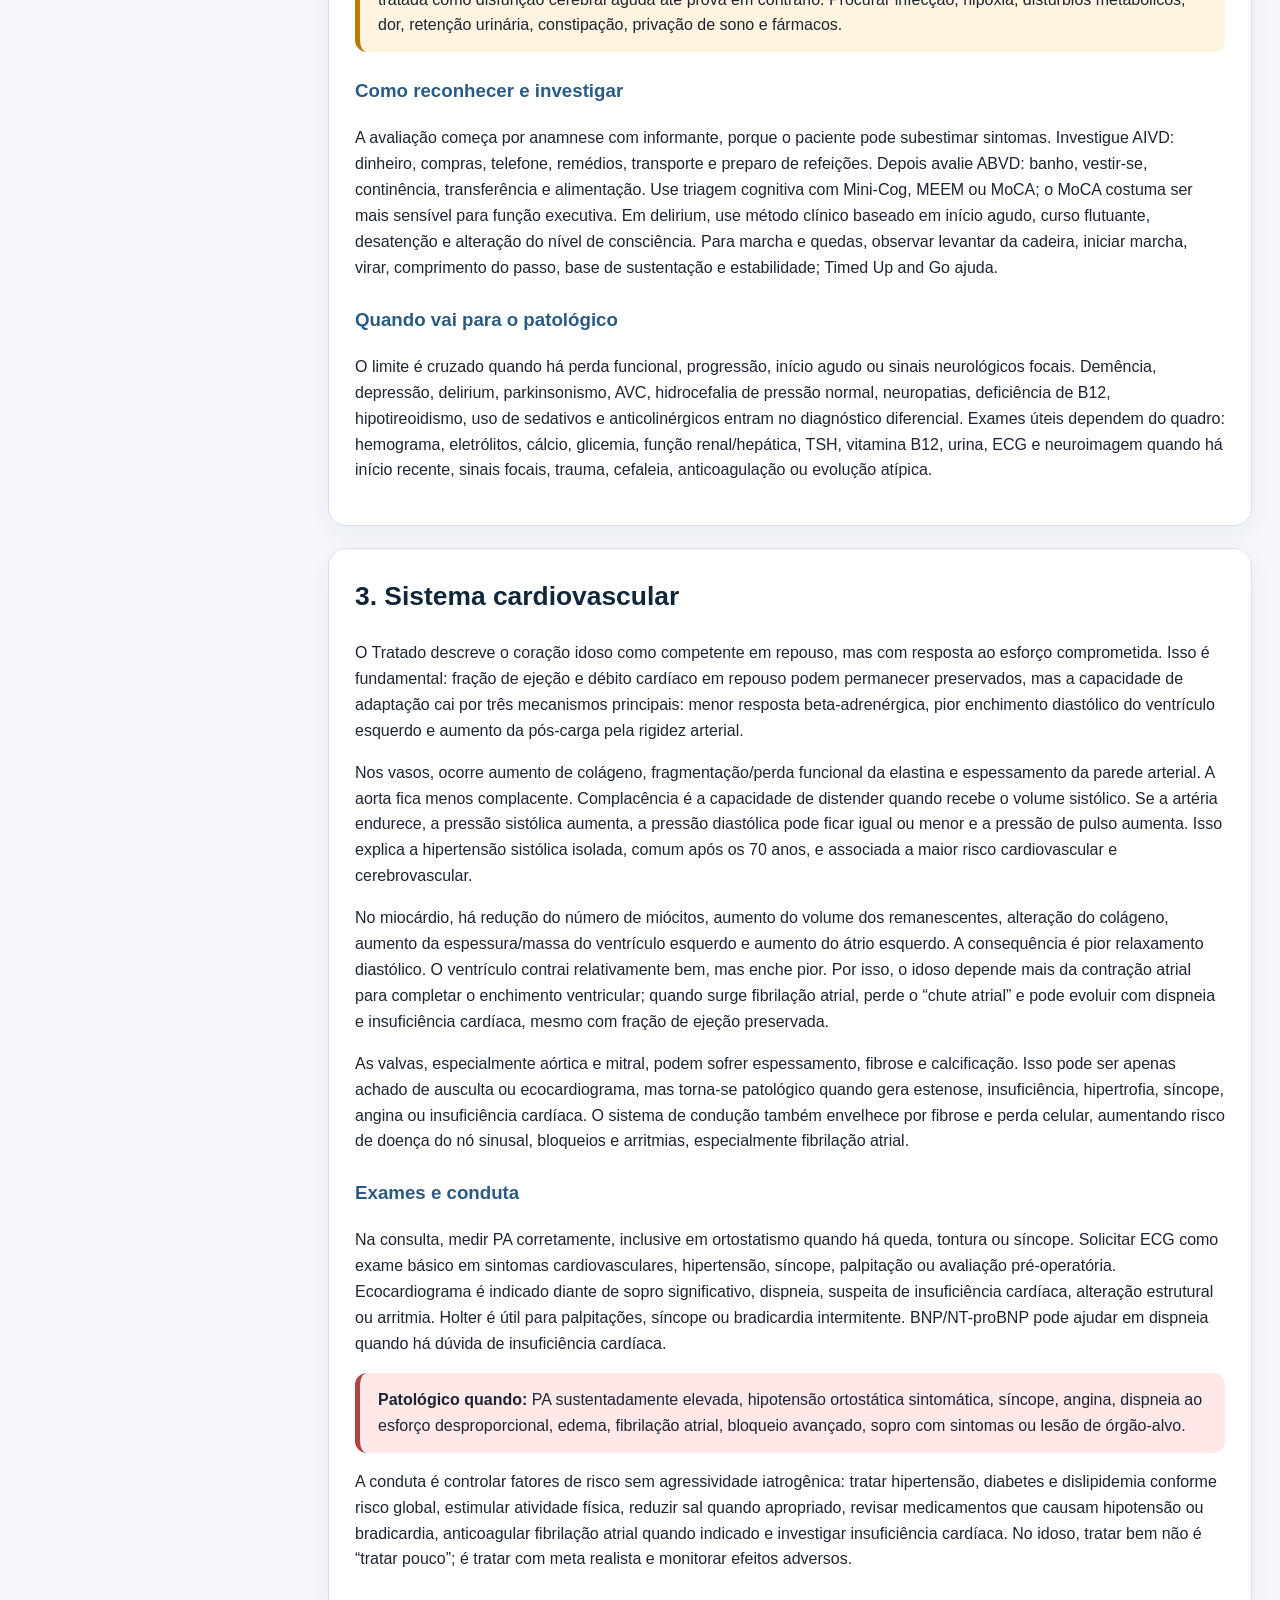
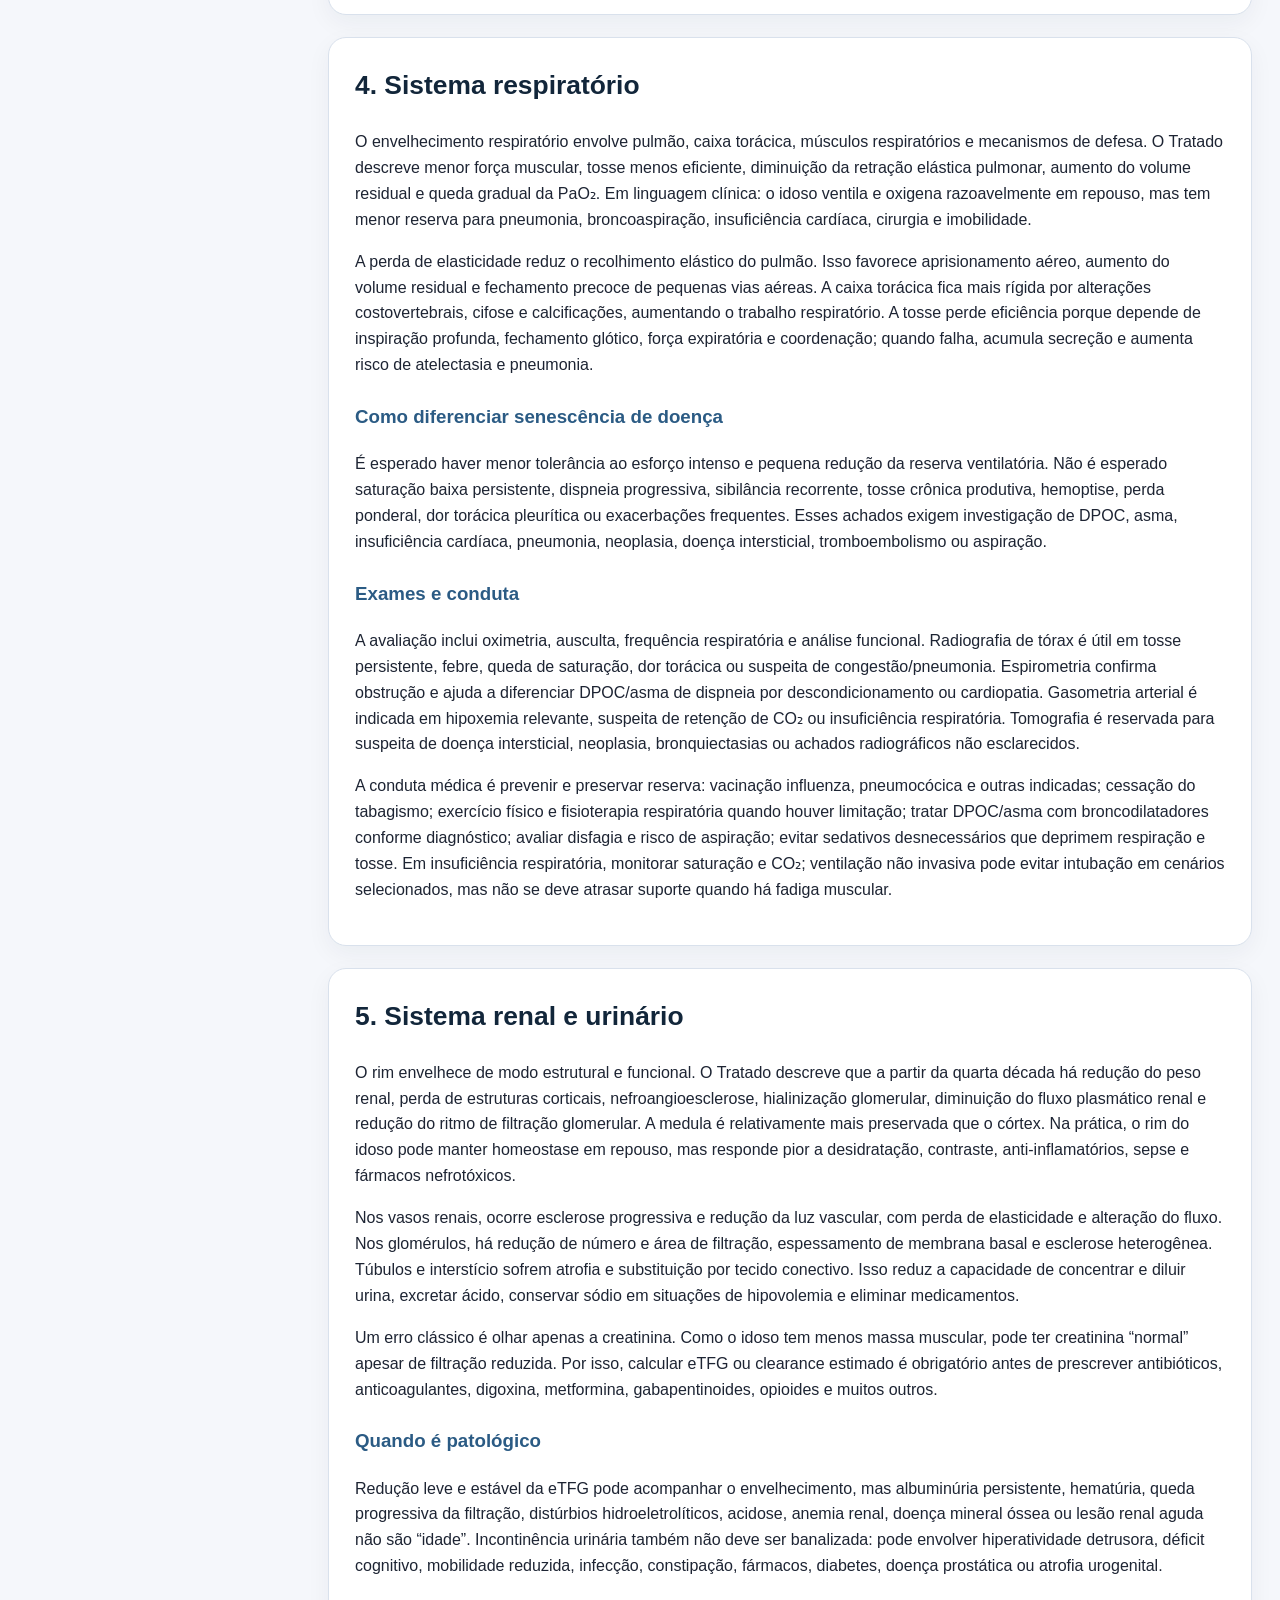
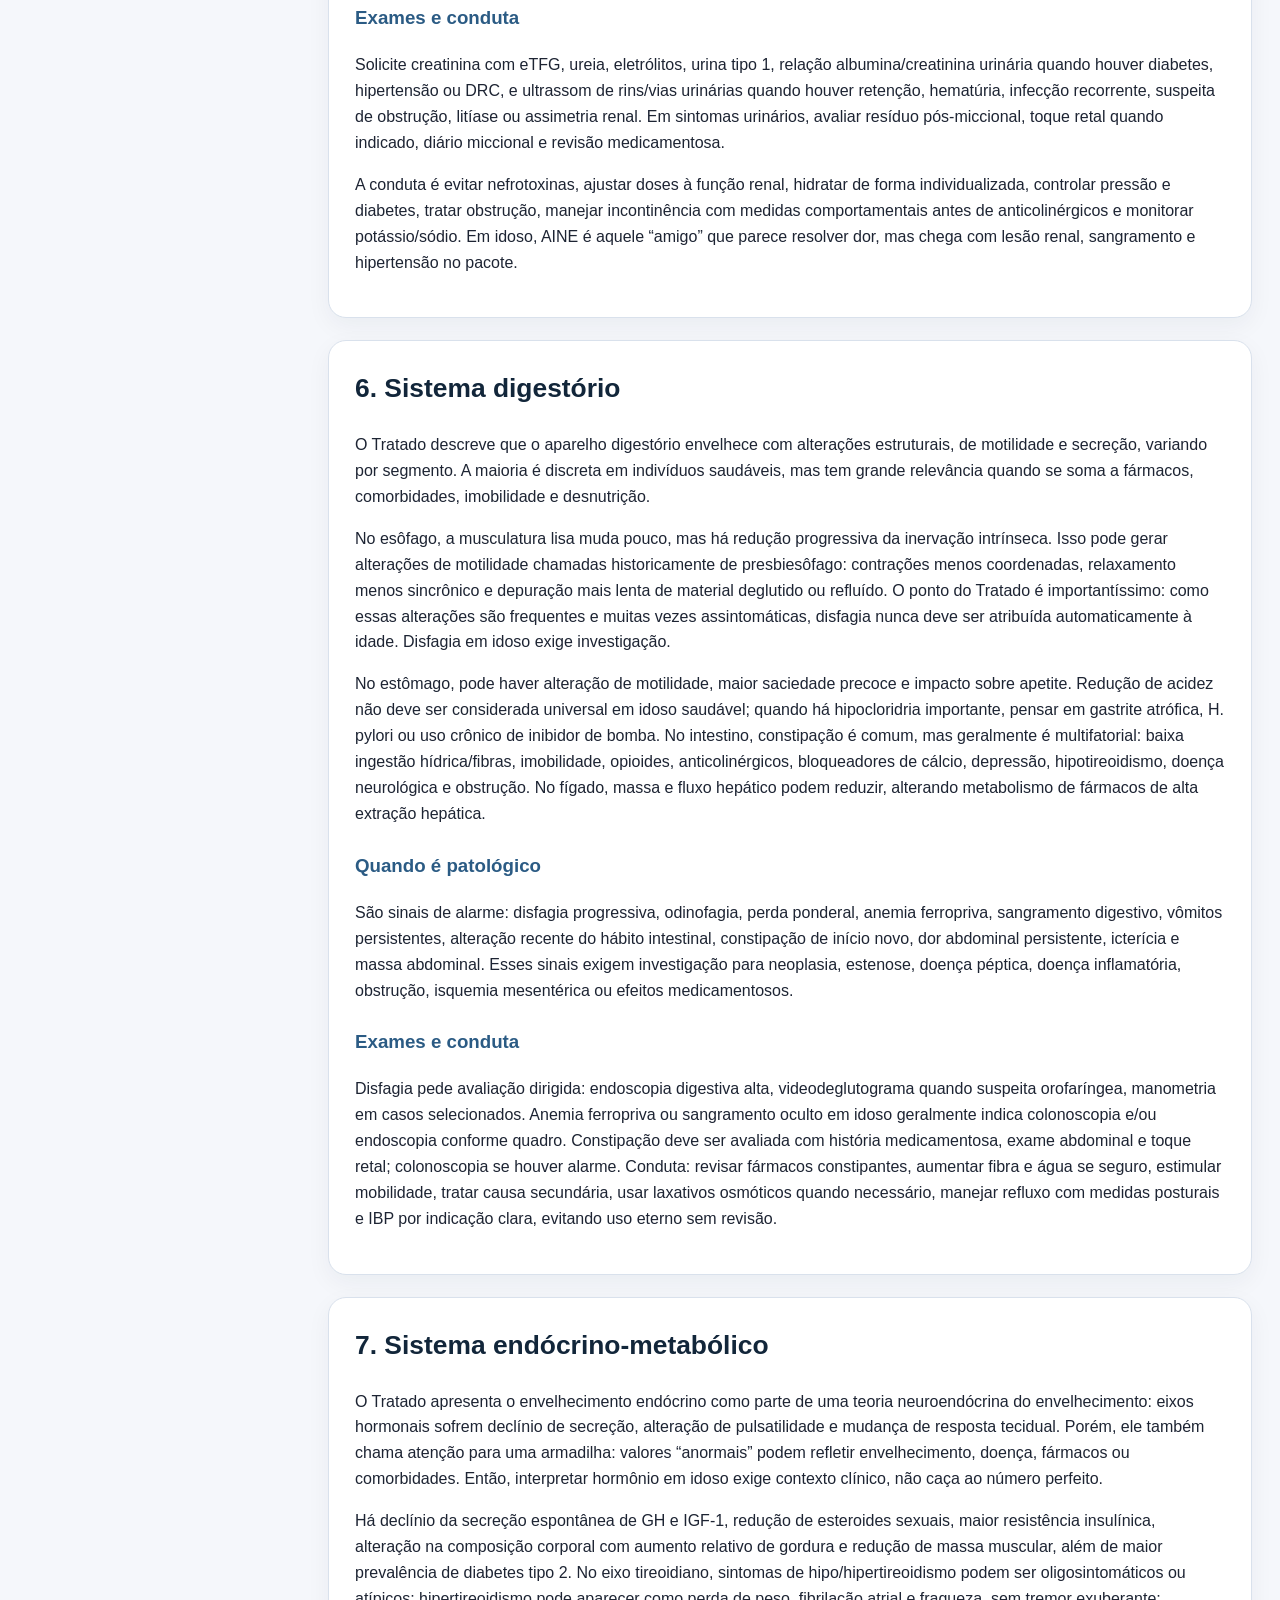
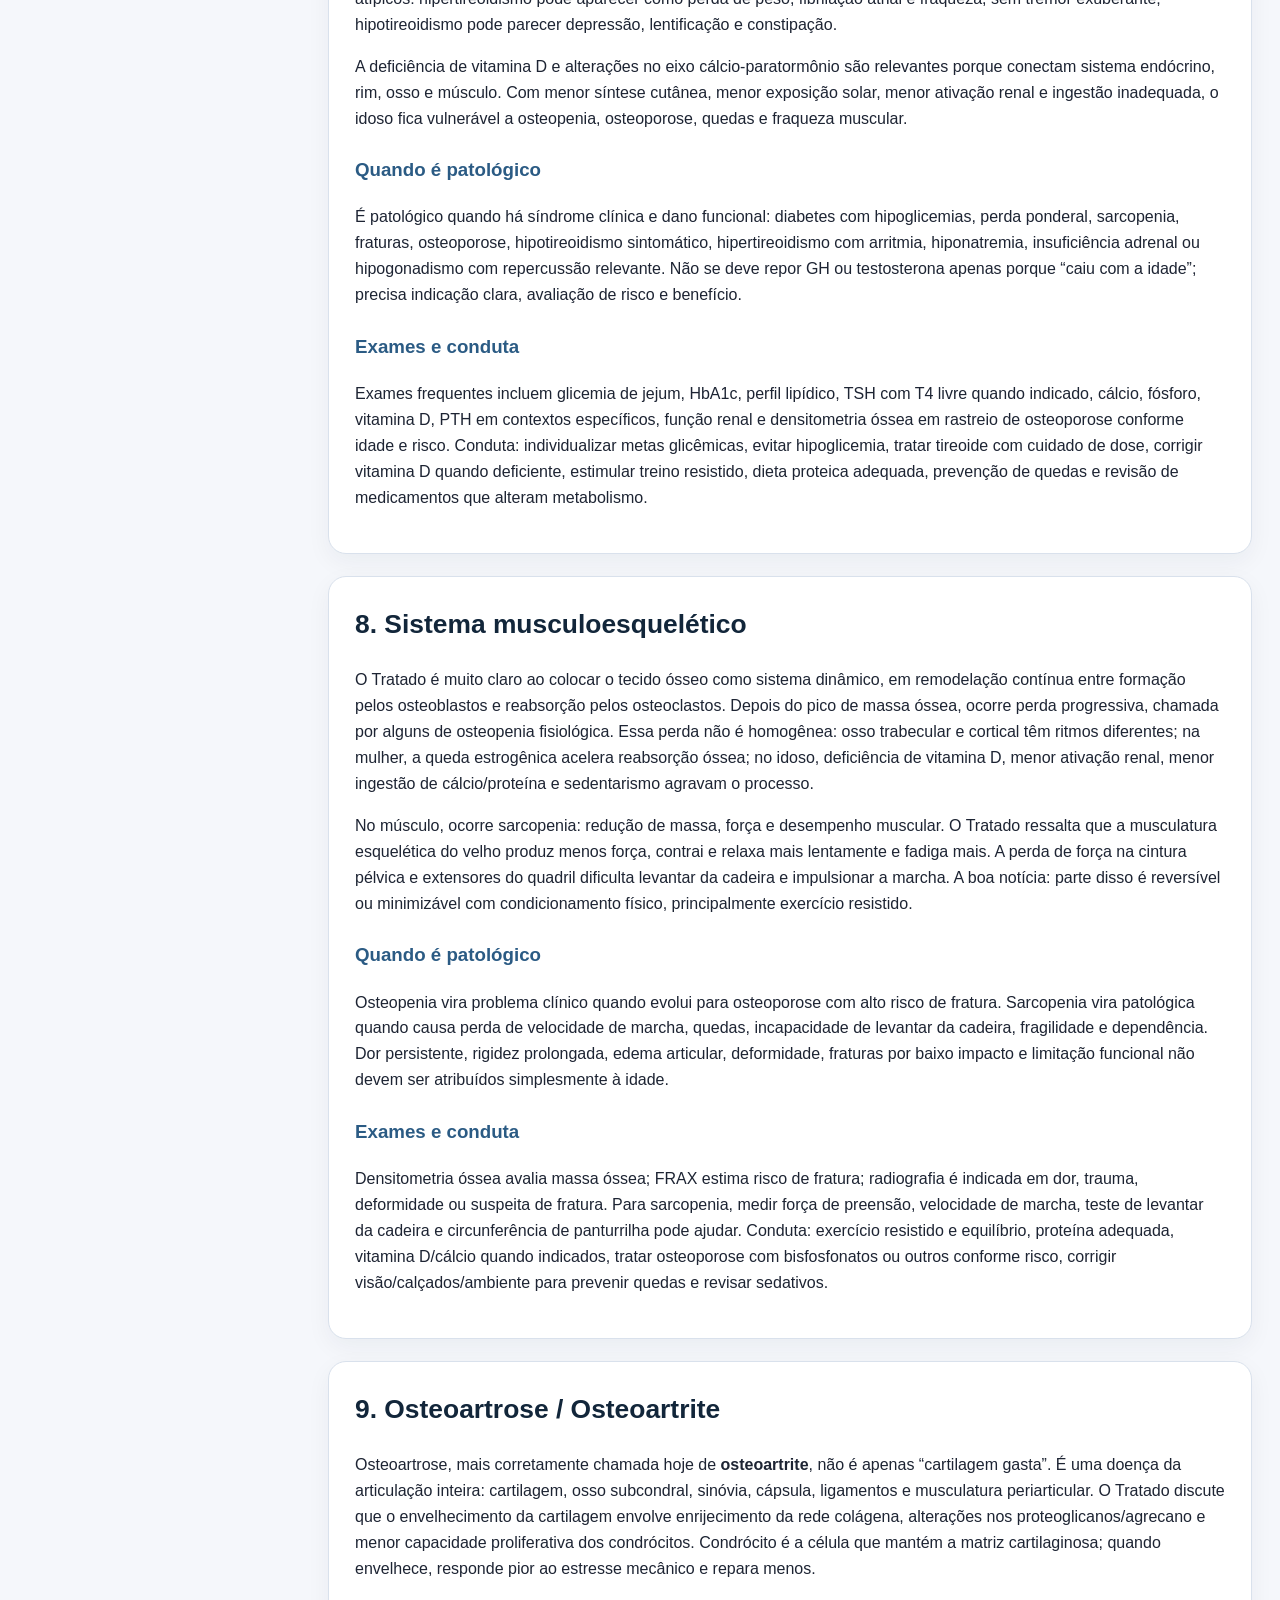
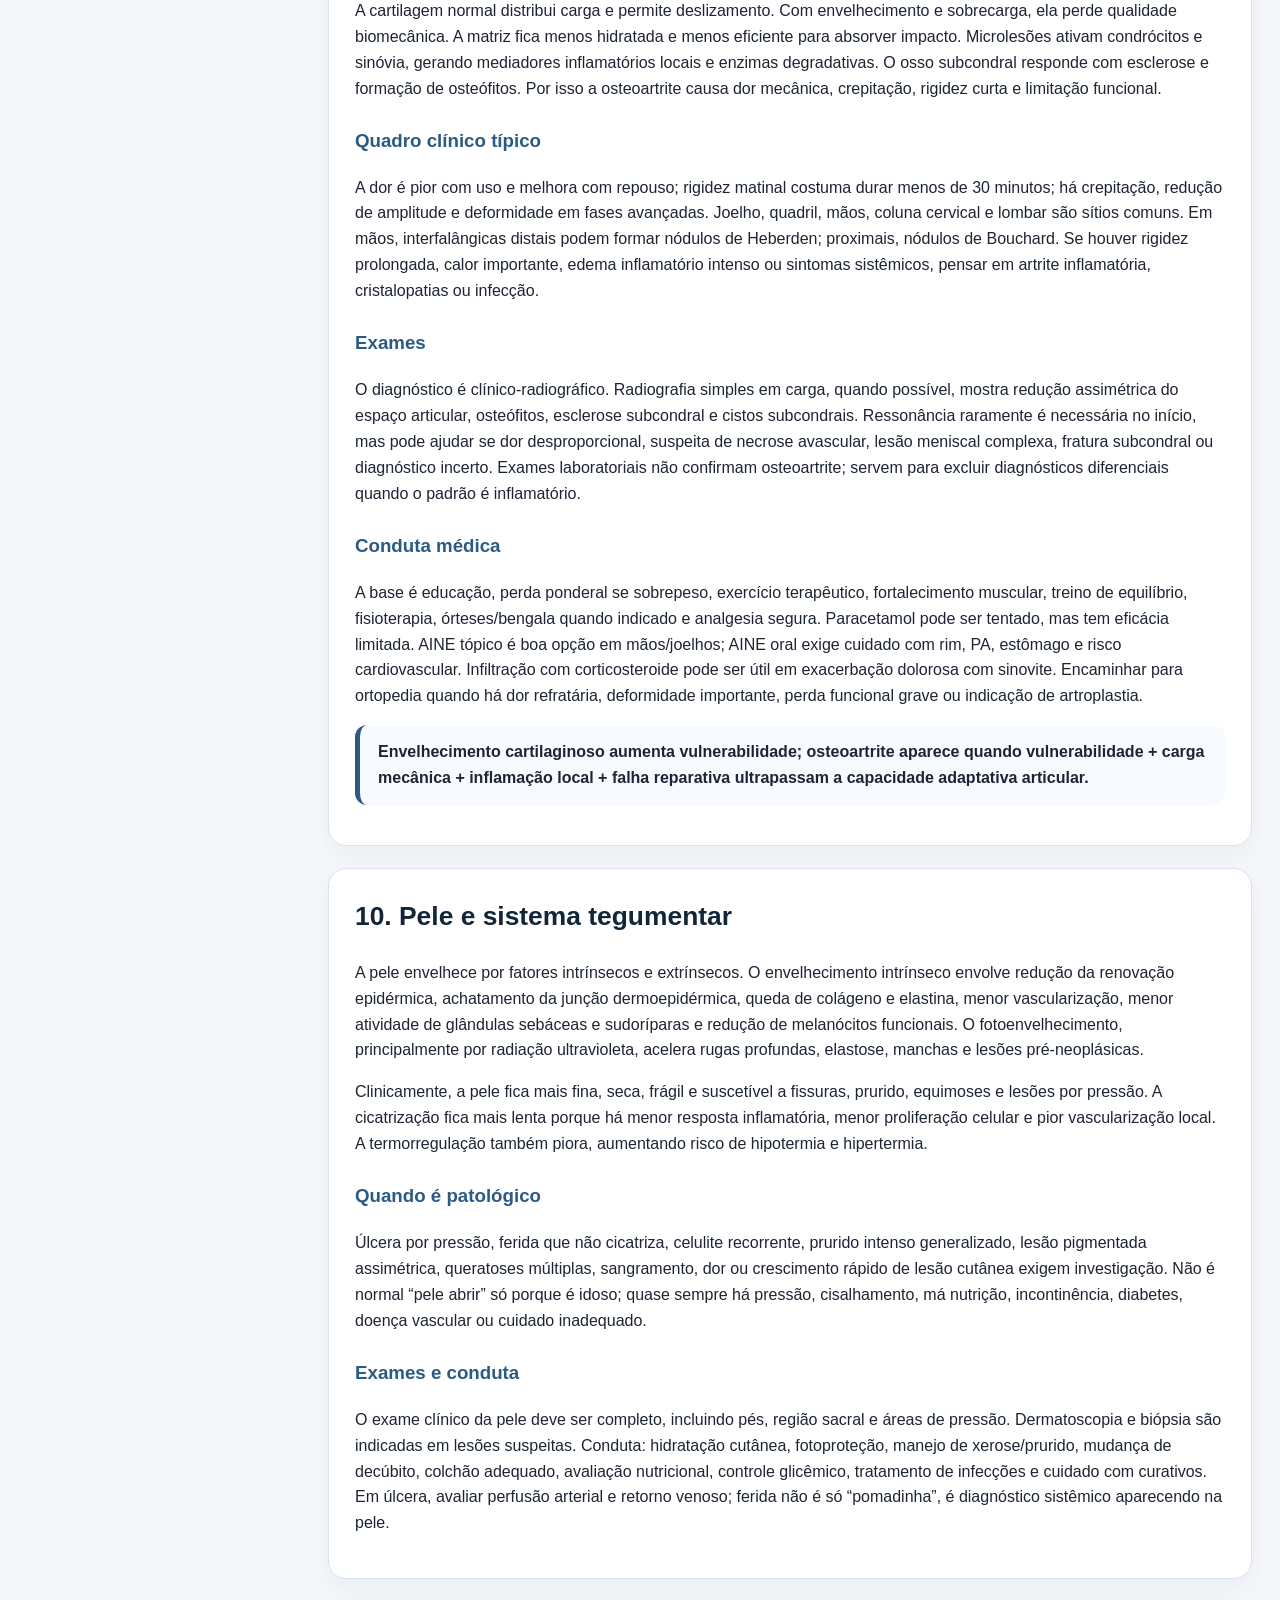
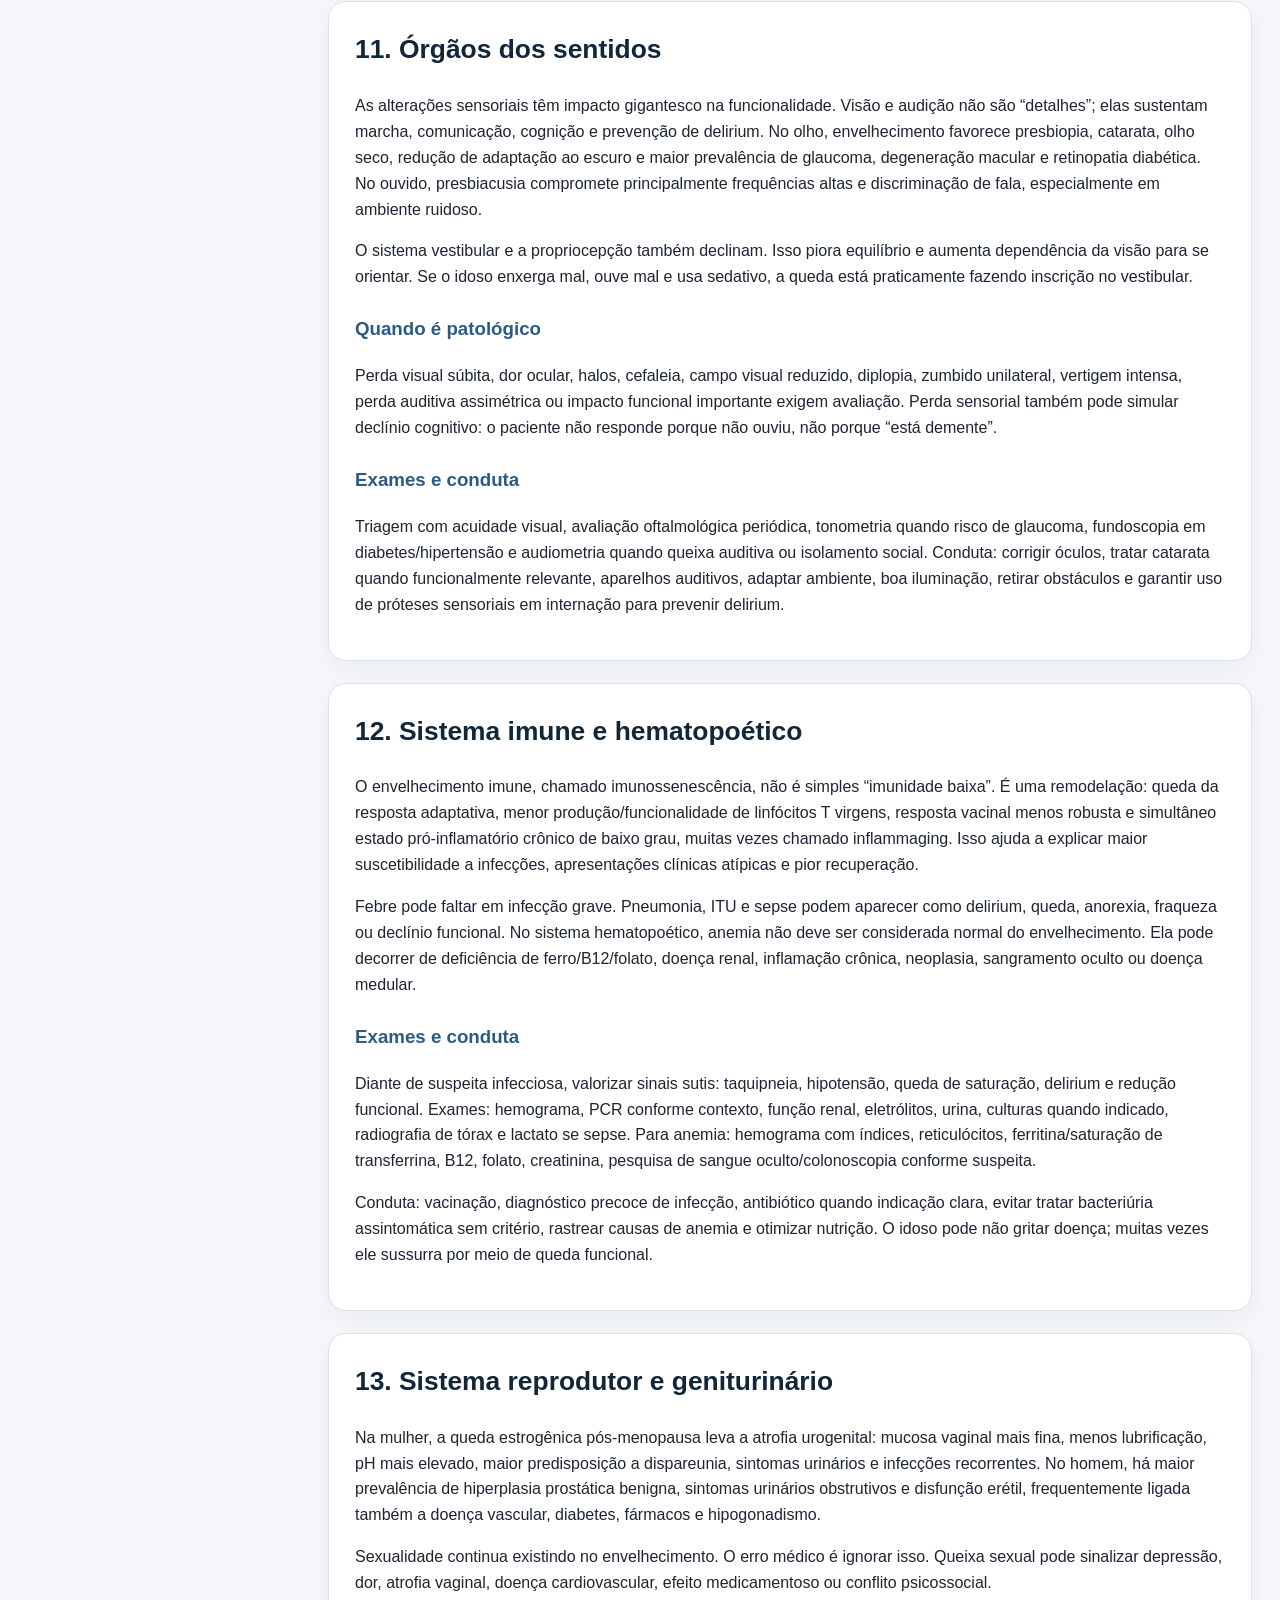
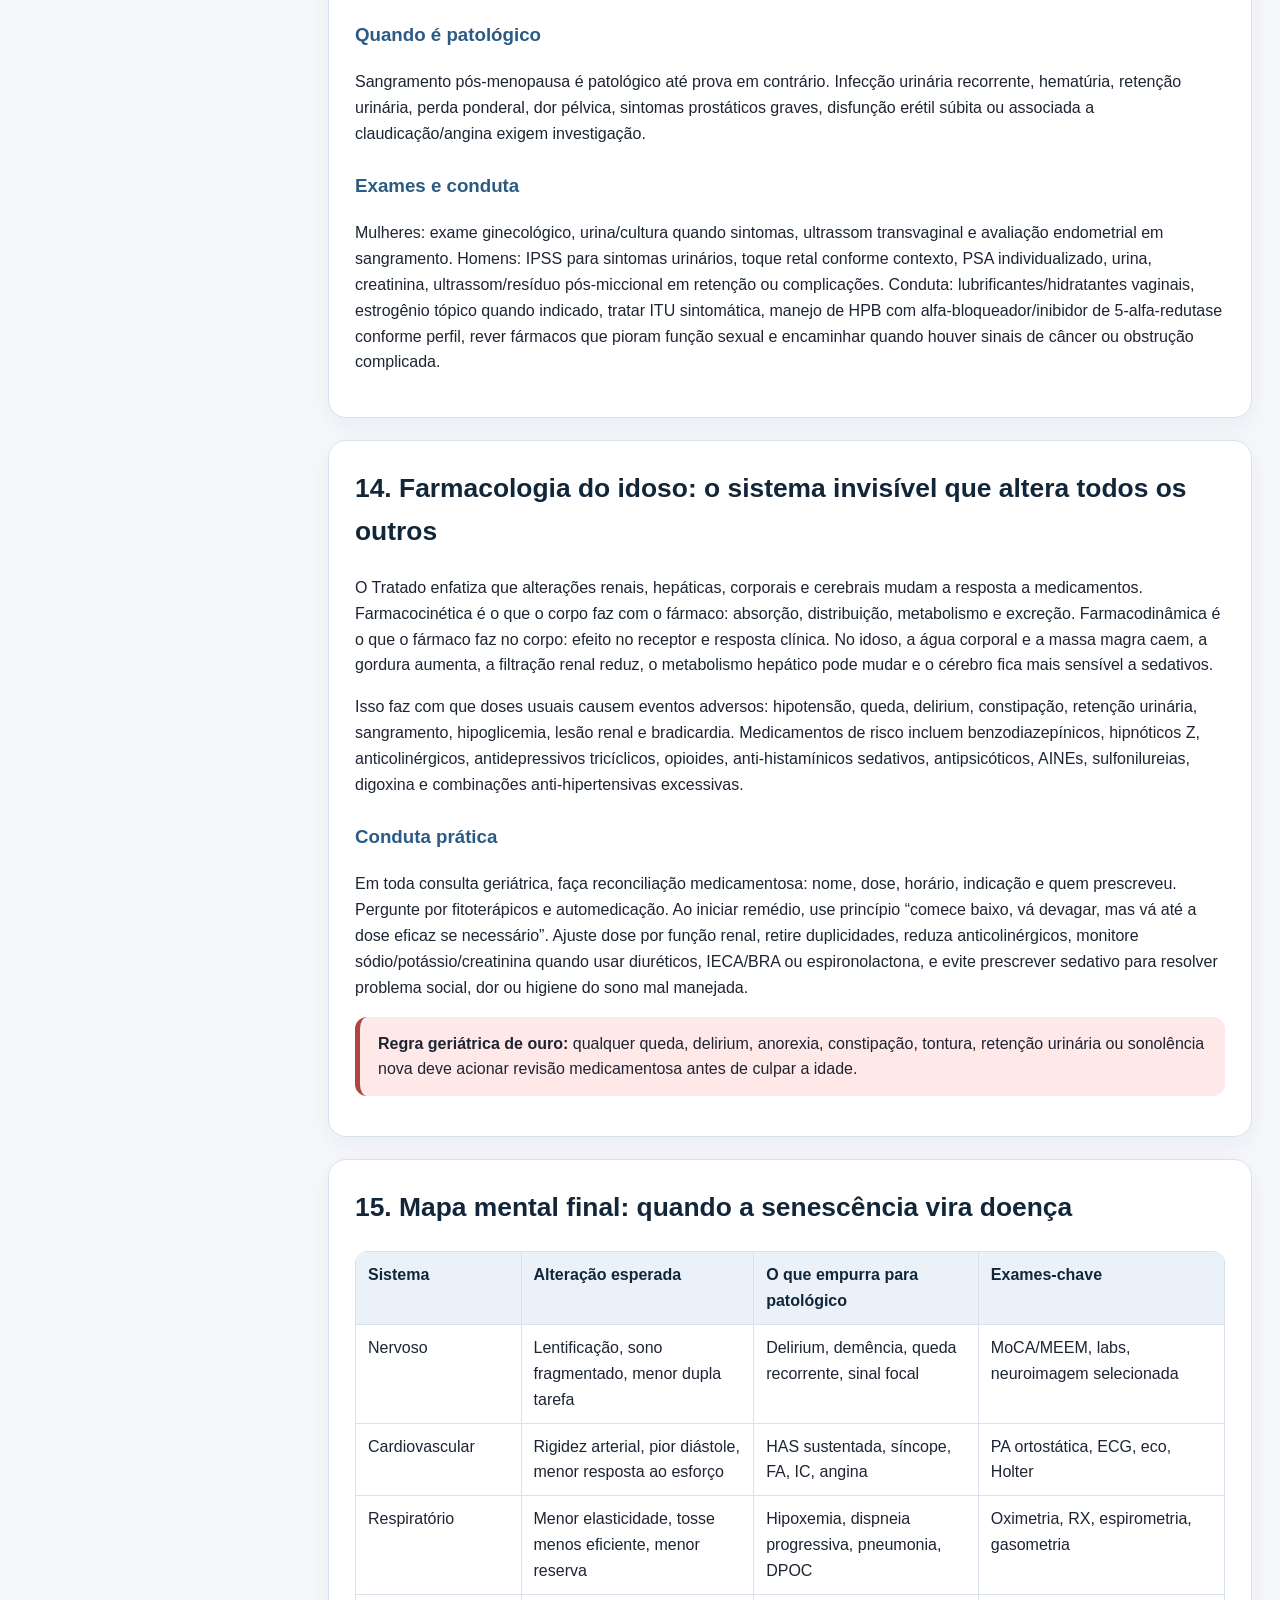
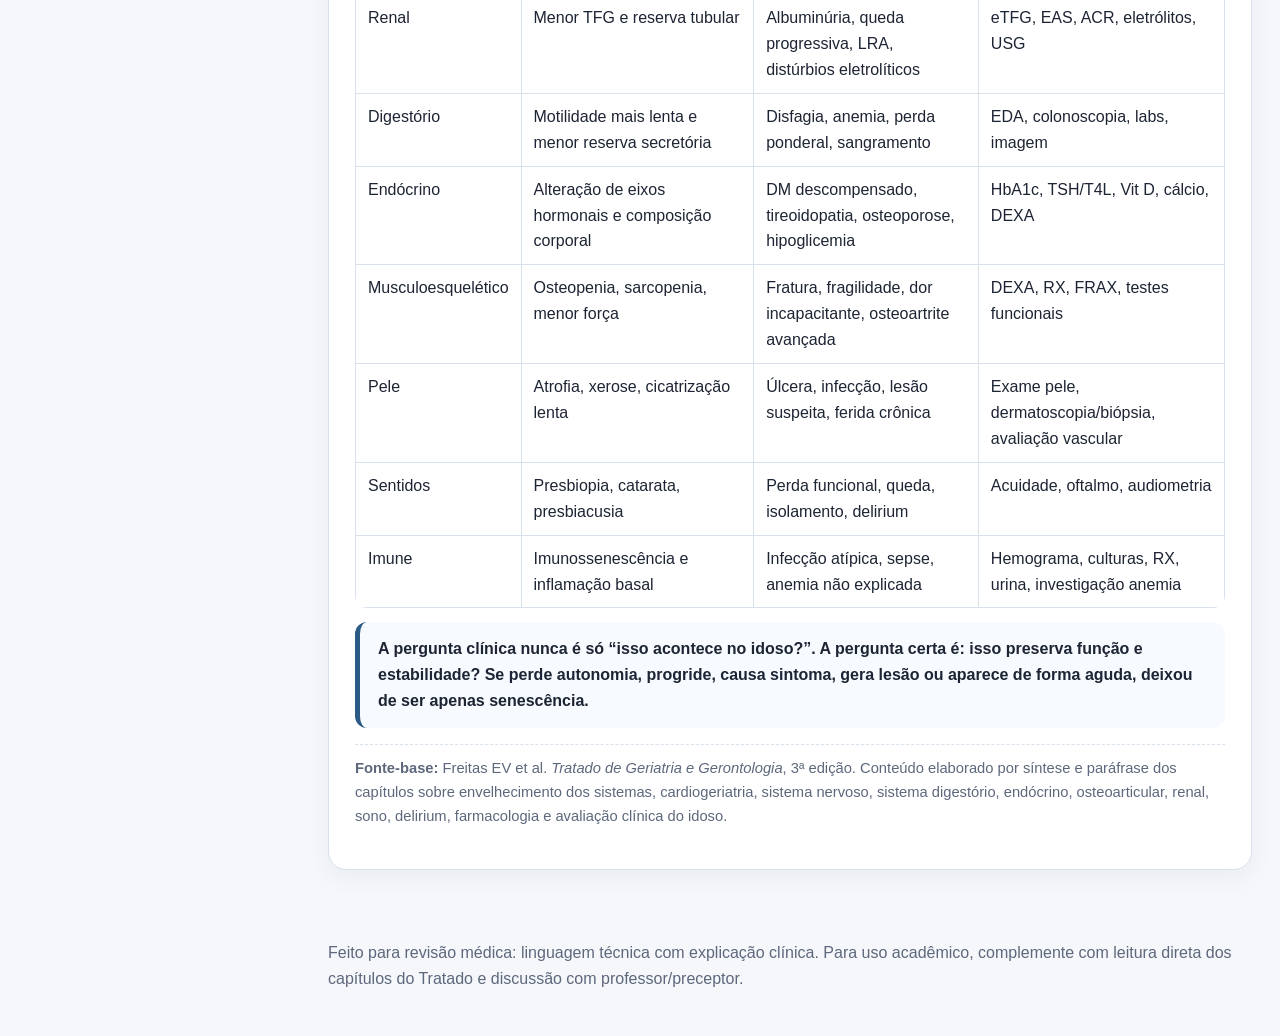
==== commit d7bbe299: "Rename site_envelhecimento_sistemas_tratado_aprofundado.html to index.html" ====
--- a/index.html
+++ b/index.html
@@ -1,110 +1,232 @@
 <!DOCTYPE html>
 <html lang="pt-BR">
 <head>
-  <meta charset="UTF-8" />
-  <meta name="viewport" content="width=device-width, initial-scale=1.0" />
-  <title>Checklist AS • Gestação & Puericultura</title>
-  <meta name="description" content="Checklist fofo de estudos para AS com tema de gestação e puericultura." />
-  <link rel="preconnect" href="https://fonts.googleapis.com">
-  <link rel="preconnect" href="https://fonts.gstatic.com" crossorigin>
-  <link href="https://fonts.googleapis.com/css2?family=Nunito:wght@400;600;700;800&family=Quicksand:wght@600;700&display=swap" rel="stylesheet">
-  <link rel="stylesheet" href="styles.css" />
+<meta charset="UTF-8" />
+<meta name="viewport" content="width=device-width, initial-scale=1.0" />
+<title>Envelhecimento dos Sistemas — Tratado de Geriatria e Gerontologia</title>
+<style>
+:root{
+  --bg:#f5f7fb; --ink:#1d2433; --muted:#5d687c; --brand:#2b5b84; --brand2:#7a3e5d; --card:#ffffff; --line:#d9e1ec; --soft:#eaf1f8; --warn:#fff4df; --bad:#ffe8e8; --ok:#eaf7ef; --deep:#12263a;
+}
+*{box-sizing:border-box} html{scroll-behavior:smooth} body{margin:0;background:var(--bg);color:var(--ink);font-family:Inter,Segoe UI,Roboto,Arial,sans-serif;line-height:1.62}
+a{color:var(--brand);text-decoration:none} a:hover{text-decoration:underline}
+.top{background:linear-gradient(135deg,#12263a,#2b5b84 60%,#7a3e5d);color:white;padding:46px 28px 38px;margin-left:300px}
+.top h1{margin:0 0 12px;font-size:2.4rem;line-height:1.1}.top p{max-width:950px;margin:10px 0;color:#e7eef7;font-size:1.05rem}.tag{display:inline-block;border:1px solid rgba(255,255,255,.35);border-radius:999px;padding:6px 12px;margin:6px 6px 0 0;color:#fff;background:rgba(255,255,255,.12)}
+.sidebar{position:fixed;top:0;left:0;bottom:0;width:300px;background:#fff;border-right:1px solid var(--line);padding:22px 18px;overflow:auto;z-index:4}.sidebar h2{font-size:1.05rem;margin:0 0 12px;color:var(--deep)}.sidebar small{display:block;color:var(--muted);margin-bottom:14px}.nav a{display:block;padding:9px 10px;border-radius:10px;color:#243447;font-weight:650;font-size:.93rem}.nav a:hover{background:var(--soft);text-decoration:none}.nav .sub{font-weight:500;color:var(--muted);padding-left:22px;font-size:.88rem}.actions{display:flex;gap:8px;flex-wrap:wrap;margin:12px 0}.btn{border:0;border-radius:10px;background:var(--brand);color:white;padding:9px 11px;font-weight:700;cursor:pointer}.btn.secondary{background:#e7edf5;color:#243447}.search{width:100%;padding:11px 12px;border:1px solid var(--line);border-radius:12px;margin:8px 0 12px}
+main{margin-left:300px;padding:28px;max-width:1200px}.card{background:var(--card);border:1px solid var(--line);border-radius:18px;padding:26px;margin:0 0 22px;box-shadow:0 8px 24px rgba(18,38,58,.05)}.card h2{margin-top:0;color:var(--deep);font-size:1.65rem}.card h3{color:var(--brand);margin-top:24px}.lead{font-size:1.04rem;color:#2d3b4d}.grid{display:grid;grid-template-columns:repeat(3,1fr);gap:14px}.box{border-radius:14px;padding:15px;border:1px solid var(--line);background:#fbfdff}.box h4{margin:0 0 7px;color:var(--deep)}.flow{background:#f7fbff;border-left:5px solid var(--brand);padding:14px 18px;border-radius:12px;margin:14px 0;font-weight:650}.alert{background:var(--bad);border-left:5px solid #b04444;padding:14px 18px;border-radius:12px;margin:14px 0}.ok{background:var(--ok);border-left:5px solid #3a8752;padding:14px 18px;border-radius:12px;margin:14px 0}.warn{background:var(--warn);border-left:5px solid #bc7a00;padding:14px 18px;border-radius:12px;margin:14px 0}table{width:100%;border-collapse:collapse;margin:14px 0;background:white;border-radius:12px;overflow:hidden}th,td{border:1px solid var(--line);padding:10px 12px;vertical-align:top}th{background:#eaf1f8;text-align:left;color:#12263a}.pill{display:inline-block;padding:3px 8px;border-radius:999px;background:#edf4fb;color:#244e72;font-size:.84rem;font-weight:700}.two{display:grid;grid-template-columns:1fr 1fr;gap:16px}.quote{font-size:.92rem;color:var(--muted);border-top:1px dashed var(--line);margin-top:16px;padding-top:12px}.hidden{display:none!important}.footer{margin-left:300px;padding:20px 28px 44px;color:var(--muted)}
+@media(max-width:900px){.sidebar{position:relative;width:100%;height:auto}.top,main,.footer{margin-left:0}.grid,.two{grid-template-columns:1fr}.top h1{font-size:1.8rem}}
+@media print{.sidebar,.actions,.search{display:none}.top,main,.footer{margin-left:0}.card{break-inside:avoid;box-shadow:none}.top{background:white;color:black;border-bottom:2px solid #000}.top p,.tag{color:black;border-color:#777;background:white}}
+</style>
 </head>
 <body>
-  <div class="bg-orbs orb-1"></div>
-  <div class="bg-orbs orb-2"></div>
-  <div class="bg-orbs orb-3"></div>
-
-  <header class="hero">
-    <div class="hero-text">
-      <span class="eyebrow">✨ roteiro de estudos fofo</span>
-      <h1>Checklist de AS<br><span>Gestação & Puericultura</span></h1>
-      <p>
-        Um site delicado, organizado e leve pra estudar sem sofrer igual uma placenta mal perfundida.
-        Marca o que já revisou e acompanha teu progresso por bloco.
-      </p>
-      <div class="hero-actions">
-        <button id="expandAll" class="btn primary">Abrir tudo</button>
-        <button id="collapseAll" class="btn secondary">Fechar tudo</button>
-        <button id="resetProgress" class="btn ghost">Zerar progresso</button>
-        <a href="relembre.html" class="btn secondary nav-link-btn">Relembre</a>
-        <a href="questoes.html" class="btn secondary nav-link-btn">Ir para as questões</a>
-      </div>
-      <div class="stats">
-        <div class="stat-card">
-          <span class="stat-label">progresso total</span>
-          <strong id="globalPercent">0%</strong>
-        </div>
-        <div class="stat-card">
-          <span class="stat-label">itens concluídos</span>
-          <strong><span id="doneCount">0</span>/<span id="totalCount">0</span></strong>
-        </div>
-      </div>
-    </div>
-    <div class="hero-art">
-      <img src="assets/hero-mother-baby.svg" alt="Ilustração delicada de maternidade" />
-      <div class="floating-card card-a">🌷 placenta • parto • puerpério</div>
-      <div class="floating-card card-b">🧸 RN • puericultura • adolescência</div>
-    </div>
-  </header>
-
-  <main class="main-layout">
-    <aside class="sidebar">
-      <div class="sidebar-box">
-        <h2>Mapa rápido</h2>
-        <nav id="toc"></nav>
-      </div>
-      <div class="sidebar-box soft">
-        <h2>Dica de estudo</h2>
-        <p>
-          Começa por <strong>gestação → placenta → parto/puerpério</strong>, depois vai para
-          <strong>RN e pediatria</strong>, e fecha com <strong>adolescência, genética e gravidade clínica</strong>.
-        </p>
-      </div>
-    </aside>
-
-    <section class="content">
-      <section class="intro-cards">
-        <article class="mini-card">
-          <span>🤰</span>
-          <h3>Gestação</h3>
-          <p>Adaptações maternas, placenta, imunologia e síndromes hipertensivas.</p>
-        </article>
-        <article class="mini-card">
-          <span>👶</span>
-          <h3>Pediatria</h3>
-          <p>RN, crescimento, puericultura, triagens e patologias frequentes.</p>
-        </article>
-        <article class="mini-card">
-          <span>🌼</span>
-          <h3>Adolescência</h3>
-          <p>Puberdade, sexualidade, saúde mental, vulnerabilidades e ética.</p>
-        </article>
-        <article class="mini-card mini-card-wide">
-          <span>📚</span>
-          <h3>Relembre</h3>
-          <p>Uma área feita para realmente estudar: 16 temas explicados de forma didática, com pontos-chave, integrações e importância clínica.</p>
-          <a class="inline-link" href="relembre.html">Abrir área de revisão</a>
-        </article>
-        <article class="mini-card mini-card-wide">
-          <span>📝</span>
-          <h3>Área de questões</h3>
-          <p>Agora o site também tem uma parte separada com 10 questões por tópico, incluindo ABCDE e asserção-razão.</p>
-          <a class="inline-link" href="questoes.html">Abrir banco de questões</a>
-        </article>
-      </section>
-
-      <section id="checklistContainer" class="checklist-grid"></section>
-    </section>
-  </main>
-
-  <footer class="footer">
-    <p>Feito com carinho para revisão de AS • tema gestação & puericultura 💕</p>
-  </footer>
-
-  <script>
-    window.CHECKLIST_DATA = [{"title": "Gestação: adaptações maternas e lógica fisiológica", "icon": "🤰", "subtitle": "Base fisiológica da gestação e repercussões clínicas", "items": ["Entender por que o organismo materno precisa se adaptar para sustentar o feto", "Relacionar adaptação anatômica e fisiológica com repercussão funcional materna", "Saber diferenciar adaptação fisiológica esperada de sinal de alerta clínico", "Revisar alterações cardiovasculares: volume plasmático, débito cardíaco, frequência cardíaca, resistência vascular periférica e pressão arterial", "Revisar alterações respiratórias e a relação entre demanda fetal, ventilação e dispneia fisiológica", "Revisar alterações renais e hidroeletrolíticas: filtração glomerular, retenção hídrica, edema e proteinúria", "Revisar alterações hematológicas: hemodiluição, anemia fisiológica, coagulação e estado pró-trombótico", "Revisar alterações endócrinas e metabólicas: resistência insulínica, metabolismo de carboidratos e lipídios, hormônios placentários", "Revisar alterações musculoesqueléticas e tegumentares: postura, frouxidão ligamentar, hiperpigmentação e estrias"]}, {"title": "Placenta: desenvolvimento, estrutura e função", "icon": "🌸", "subtitle": "Morfologia, circulação, trocas, barreira, hormônios e imunologia", "items": ["Entender a formação da placenta desde implantação, trofoblasto e vilosidades coriônicas", "Revisar anatomia macroscópica: face fetal, face materna, cordão umbilical e membranas", "Revisar anatomia microscópica: vilosidades coriônicas, trofoblasto e barreira placentária", "Entender a circulação útero-placentária e feto-placentária", "Revisar função de trocas gasosas, transporte de nutrientes e excreção de metabólitos fetais", "Entender a função de barreira placentária e suas limitações", "Revisar função endócrina: hCG, progesterona, estrogênios e hPL", "Integrar placenta com manutenção da gestação e crescimento fetal"]}, {"title": "Imunologia da gestação", "icon": "🛡️", "subtitle": "Tolerância materno-fetal e interface trofoblasto-decídua", "items": ["Entender por que o feto não é rejeitado imunologicamente", "Revisar conceito de tolerância materno-fetal", "Estudar a interface trofoblasto-decídua", "Entender imunomodulação materna durante a gestação", "Relacionar falhas desses mecanismos com disfunções gestacionais", "Conectar imunologia da gestação com insuficiência placentária e pré-eclâmpsia"]}, {"title": "Patologias placentárias e repercussões materno-fetais", "icon": "⚠️", "subtitle": "Implantação, perfusão, inflamação e consequências clínicas", "items": ["Revisar alterações de implantação e perfusão placentária", "Entender insuficiência placentária e restrição de crescimento fetal", "Revisar noções de inflamação e infecção placentária", "Relacionar alterações placentárias com prematuridade, sofrimento fetal e repercussões maternas", "Estudar pré-eclâmpsia: conceito, fisiopatologia, disfunção endotelial, sinais e gravidade", "Estudar eclâmpsia e riscos maternos e fetais", "Integrar pré-eclâmpsia/eclâmpsia com placenta e adaptações maternas"]}, {"title": "Parto, puerpério e lactação", "icon": "🍼", "subtitle": "Fenômenos fisiológicos do parto e do pós-parto", "items": ["Revisar noções das fases do parto", "Entender mudanças fisiológicas maternas e fetais no trabalho de parto", "Relacionar contração uterina, dilatação e expulsão", "Revisar puerpério, involução uterina e ajustes hemodinâmicos e hormonais", "Identificar principais intercorrências e sinais de alerta no puerpério", "Estudar fisiologia da lactação: prolactina, ocitocina, sucção e ejeção do leite"]}, {"title": "Neonatologia essencial", "icon": "👶", "subtitle": "Transição ao nascimento, prematuridade e vigilância do RN", "items": ["Entender a transição cardio-respiratória ao nascimento", "Revisar mudança da circulação fetal para neonatal", "Estudar avaliação inicial do recém-nascido", "Definir prematuridade e reconhecer principais riscos do prematuro", "Estudar síndrome da angústia respiratória do recém-nascido e papel do surfactante", "Estudar icterícia neonatal e diferenciar fisiológica de sinais de alerta", "Relacionar vigilância clínica do RN com adaptação neonatal"]}, {"title": "Crescimento e desenvolvimento", "icon": "📈", "subtitle": "Marcos do desenvolvimento e interpretação clínica", "items": ["Diferenciar crescimento de desenvolvimento", "Revisar crescimento ponderoestatural e desenvolvimento neuropsicomotor", "Estudar marcos do RN, lactente, criança e adolescente", "Reconhecer variações de normalidade versus atraso", "Revisar noções de curvas de crescimento e interpretação longitudinal", "Relacionar desenvolvimento com nutrição, ambiente, prematuridade, doença crônica e genética", "Entender impactos de doenças genéticas e malformações no desenvolvimento"]}, {"title": "Puericultura e propedêutica pediátrica", "icon": "🩺", "subtitle": "Avaliação pediátrica, vigilância do desenvolvimento e promoção de saúde", "items": ["Organizar anamnese pediátrica por faixa etária", "Revisar exame físico do RN, lactente, escolar e adolescente", "Entender vigilância do desenvolvimento e sinais de alerta", "Revisar orientação familiar, aleitamento, alimentação, sono e prevenção de acidentes", "Estudar noções gerais de vacinação", "Treinar comunicação clínica com criança, adolescente e responsáveis", "Revisar confidencialidade, assentimento e particularidades do cuidado ao adolescente"]}, {"title": "Triagem pré-natal", "icon": "🧪", "subtitle": "Rastreio, prevenção e interpretação conceitual", "items": ["Entender objetivos da triagem pré-natal", "Revisar grupos de exames e rastreios usuais", "Saber o que cada exame busca detectar em termos conceituais", "Entender limitações dos testes de triagem", "Relacionar resultado alterado com necessidade de seguimento e encaminhamento"]}, {"title": "Triagem neonatal", "icon": "🧸", "subtitle": "Finalidade, exames e seguimento do rastreamento do RN", "items": ["Entender a finalidade do rastreamento neonatal", "Revisar principais rastreios do RN em nível conceitual", "Saber que rastreamento não substitui avaliação clínica", "Entender que exame alterado exige confirmação e seguimento", "Revisar comunicação de resultados e continuidade do cuidado"]}, {"title": "Doenças hereditárias, genética e malformações do SNC", "icon": "🧬", "subtitle": "Princípios introdutórios e impacto funcional", "items": ["Revisar noções básicas de herança genética", "Relacionar alteração genética com fenótipo e suspeição clínica", "Entender valor da história familiar e do aconselhamento introdutório", "Revisar principais malformações do SNC em visão geral", "Relacionar origem embriofuncional e impacto motor, cognitivo, sensorial e global", "Reconhecer necessidade de seguimento especializado"]}, {"title": "Puberdade e adolescência normal", "icon": "🌼", "subtitle": "Maturação sexual, crescimento puberal e aspectos biopsicossociais", "items": ["Diferenciar puberdade de adolescência", "Revisar sequência dos eventos puberais e variações do normal", "Entender crescimento puberal e desenvolvimento sexual secundário", "Revisar mudanças emocionais, identidade, relações familiares e sociais", "Treinar abordagem ética, acolhedora e não julgadora da sexualidade"]}, {"title": "Gravidez e anticoncepção na adolescência", "icon": "💗", "subtitle": "Prevenção, aconselhamento e cuidado centrado na pessoa", "items": ["Revisar prevenção e educação sexual", "Estudar noções gerais de aconselhamento contraceptivo", "Entender repercussões biológicas, psicológicas e sociais da gravidez na adolescência", "Revisar necessidade de acolhimento, rede de cuidado e aspectos ético-legais", "Estudar confidencialidade e direitos do adolescente"]}, {"title": "Adolescente em situação de risco e saúde mental", "icon": "🌧️", "subtitle": "Vulnerabilidades, sofrimento psíquico e trabalho em rede", "items": ["Revisar vulnerabilidades biopsicossociais: violência, uso de substâncias e vulnerabilidade social", "Relacionar escola, território e contexto familiar com risco", "Estudar desenvolvimento emocional e sinais de sofrimento psíquico", "Entender abordagem inicial, vínculo terapêutico e rede de cuidado", "Revisar estratégias de acolhimento e encaminhamento"]}, {"title": "Patologias pediátricas frequentes e sinais de gravidade", "icon": "🚨", "subtitle": "Quadros sindrômicos, gravidade e raciocínio inicial", "items": ["Revisar visão geral das patologias pediátricas mais comuns", "Reconhecer sinais de gravidade: alteração de consciência, esforço respiratório, instabilidade hemodinâmica, desidratação importante e convulsão", "Revisar febre com toxemia, recusa alimentar importante e perfusão periférica alterada", "Entender critérios gerais de encaminhamento e internação", "Relacionar sinais clínicos com risco de piora"]}, {"title": "Indicações gerais de internação e terapia intensiva pediátrica", "icon": "🏥", "subtitle": "Instabilidade clínica e necessidade de monitorização avançada", "items": ["Entender que o foco é princípio geral, não protocolo detalhado", "Reconhecer insuficiência respiratória, choque e alteração neurológica importante", "Identificar necessidade de monitorização contínua", "Reconhecer deterioração rápida do quadro clínico", "Saber justificar por que um quadro é potencialmente grave"]}];
-  </script>
-  <script src="script.js"></script>
+<aside class="sidebar">
+  <h2>Guia de estudo</h2>
+  <small>Alterações sistêmicas no envelhecimento — baseado no <strong>Tratado de Geriatria e Gerontologia</strong>.</small>
+  <input class="search" id="search" placeholder="Buscar no site: delirium, rim, osteoartrose..." />
+  <div class="actions"><button class="btn" onclick="window.print()">Imprimir/PDF</button><button class="btn secondary" onclick="expandAll()">Abrir tudo</button></div>
+  <nav class="nav">
+    <a href="#intro">Como ler</a>
+    <a href="#nervoso">Sistema nervoso</a>
+    <a href="#cardio">Cardiovascular</a>
+    <a href="#resp">Respiratório</a>
+    <a href="#renal">Renal e urinário</a>
+    <a href="#digestorio">Digestório</a>
+    <a href="#endo">Endócrino-metabólico</a>
+    <a href="#musculo">Musculoesquelético</a>
+    <a class="sub" href="#osteoartrose">Osteoartrose</a>
+    <a href="#pele">Pele e tegumento</a>
+    <a href="#sentidos">Órgãos dos sentidos</a>
+    <a href="#imune">Imune/hematológico</a>
+    <a href="#reprodutor">Reprodutor/geniturinário</a>
+    <a href="#farmacos">Fármacos e iatrogenia</a>
+    <a href="#resumo">Mapa mental final</a>
+  </nav>
+</aside>
+<header class="top">
+  <h1>Alterações dos sistemas no envelhecimento</h1>
+  <p>Material técnico para estudante de medicina: o que muda pela senescência, qual mecanismo explica a alteração, como reconhecer na clínica e o que empurra o idoso para o lado patológico.</p>
+  <span class="tag">Senescência × Senilidade</span><span class="tag">Reserva funcional</span><span class="tag">Exames e conduta</span><span class="tag">Base: Tratado de Geriatria e Gerontologia</span>
+</header>
+<main>
+<section class="card searchable" id="intro">
+<h2>1. A lógica geriátrica: não é “órgão velho”, é menor reserva funcional</h2>
+<p class="lead">No Tratado, a ideia que atravessa os capítulos de envelhecimento dos sistemas é que muitas estruturas mudam com a idade mesmo sem doença: o vaso fica mais rígido, o ventrículo relaxa pior, o pulmão perde elasticidade, o rim filtra menos, o cérebro processa mais lentamente e a musculatura perde força. O ponto clínico não é decorar alterações isoladas; é entender que o organismo idoso funciona com menor margem de segurança.</p>
+<p>Essa menor margem é chamada de <strong>redução da reserva funcional</strong>. Reserva funcional é a capacidade de aumentar desempenho diante de estresse. Um adulto jovem compensa febre, anemia, desidratação, infecção ou cirurgia com maior facilidade. O idoso pode manter exames e sintomas aparentemente estáveis em repouso, mas descompensar quando surge uma demanda. Por isso, em geriatria, uma pneumonia pode aparecer como queda, delirium ou inapetência; uma desidratação discreta pode gerar lesão renal aguda; e um benzodiazepínico “fraco” pode causar confusão e fratura.</p>
+<div class="flow">Senescência = mudança esperada + autonomia preservada.<br>Patologia = mudança intensa, progressiva, sintomática, com perda funcional, lesão de órgão-alvo ou descompensação aguda.</div>
+<div class="two"><div class="ok"><strong>Fisiológico:</strong> lentificação leve, menor tolerância ao esforço, sono mais fragmentado, marcha cautelosa, leve redução de filtração renal, pele mais fina. O idoso adapta a rotina e mantém independência.</div><div class="alert"><strong>Patológico:</strong> queda recorrente, síncope, dispneia desproporcional, delirium, perda de AIVD/ABVD, dor persistente, sangramento, perda ponderal, insuficiência cardíaca, DRC progressiva, demência, fratura.</div></div>
+</section>
+
+<section class="card searchable" id="nervoso">
+<h2>2. Sistema nervoso</h2>
+<p>O envelhecimento do sistema nervoso não significa “perder neurônios de forma difusa até ficar demente”. O Tratado destaca que a diferença de tamanho cerebral entre adulto e idoso tem significado funcional limitado e que a perda neuronal é seletiva, não uniforme. O que pesa clinicamente é a combinação entre alterações estruturais, bioquímicas e funcionais: discreta redução de massa/volume em algumas áreas, alterações de substância branca, gliose como resposta ao dano, menor metabolismo em certos circuitos e mudanças em neurotransmissores. Além disso, a barreira hematoencefálica pode se tornar mais permeável, o que ajuda a explicar maior sensibilidade a substâncias e fármacos.</p>
+<p>A principal manifestação fisiológica é a <strong>lentificação do processamento</strong>. Tecnicamente, isso envolve menor velocidade para integrar estímulos, selecionar respostas, alternar tarefas e sustentar atenção. Clinicamente, o idoso pode demorar mais para responder, aprender melhor com repetição e ter pior desempenho sob dupla tarefa, por exemplo caminhar e conversar ao mesmo tempo. Isso é diferente de demência: na senescência a autonomia se mantém; na demência há declínio progressivo com prejuízo funcional.</p>
+<p>A memória também sofre mudança específica. A memória episódica, ligada a eventos recentes, tende a ter queda mais evidente; já memórias semântica, procedural e implícita são mais preservadas. O idoso pode esquecer um nome e lembrar depois com pista. Isso é falha de evocação. Fica patológico quando a pessoa não registra ou não recupera mesmo com pistas, repete perguntas, perde-se em locais conhecidos, erra medicações e perde capacidade de manejar finanças ou rotina.</p>
+<div class="warn"><strong>Delirium nunca é senescência.</strong> Confusão aguda, flutuante, com desatenção, sonolência ou agitação, deve ser tratada como disfunção cerebral aguda até prova em contrário. Procurar infecção, hipóxia, distúrbios metabólicos, dor, retenção urinária, constipação, privação de sono e fármacos.</div>
+<h3>Como reconhecer e investigar</h3>
+<p>A avaliação começa por anamnese com informante, porque o paciente pode subestimar sintomas. Investigue AIVD: dinheiro, compras, telefone, remédios, transporte e preparo de refeições. Depois avalie ABVD: banho, vestir-se, continência, transferência e alimentação. Use triagem cognitiva com Mini-Cog, MEEM ou MoCA; o MoCA costuma ser mais sensível para função executiva. Em delirium, use método clínico baseado em início agudo, curso flutuante, desatenção e alteração do nível de consciência. Para marcha e quedas, observar levantar da cadeira, iniciar marcha, virar, comprimento do passo, base de sustentação e estabilidade; Timed Up and Go ajuda.</p>
+<h3>Quando vai para o patológico</h3>
+<p>O limite é cruzado quando há perda funcional, progressão, início agudo ou sinais neurológicos focais. Demência, depressão, delirium, parkinsonismo, AVC, hidrocefalia de pressão normal, neuropatias, deficiência de B12, hipotireoidismo, uso de sedativos e anticolinérgicos entram no diagnóstico diferencial. Exames úteis dependem do quadro: hemograma, eletrólitos, cálcio, glicemia, função renal/hepática, TSH, vitamina B12, urina, ECG e neuroimagem quando há início recente, sinais focais, trauma, cefaleia, anticoagulação ou evolução atípica.</p>
+</section>
+
+<section class="card searchable" id="cardio">
+<h2>3. Sistema cardiovascular</h2>
+<p>O Tratado descreve o coração idoso como competente em repouso, mas com resposta ao esforço comprometida. Isso é fundamental: fração de ejeção e débito cardíaco em repouso podem permanecer preservados, mas a capacidade de adaptação cai por três mecanismos principais: menor resposta beta-adrenérgica, pior enchimento diastólico do ventrículo esquerdo e aumento da pós-carga pela rigidez arterial.</p>
+<p>Nos vasos, ocorre aumento de colágeno, fragmentação/perda funcional da elastina e espessamento da parede arterial. A aorta fica menos complacente. Complacência é a capacidade de distender quando recebe o volume sistólico. Se a artéria endurece, a pressão sistólica aumenta, a pressão diastólica pode ficar igual ou menor e a pressão de pulso aumenta. Isso explica a hipertensão sistólica isolada, comum após os 70 anos, e associada a maior risco cardiovascular e cerebrovascular.</p>
+<p>No miocárdio, há redução do número de miócitos, aumento do volume dos remanescentes, alteração do colágeno, aumento da espessura/massa do ventrículo esquerdo e aumento do átrio esquerdo. A consequência é pior relaxamento diastólico. O ventrículo contrai relativamente bem, mas enche pior. Por isso, o idoso depende mais da contração atrial para completar o enchimento ventricular; quando surge fibrilação atrial, perde o “chute atrial” e pode evoluir com dispneia e insuficiência cardíaca, mesmo com fração de ejeção preservada.</p>
+<p>As valvas, especialmente aórtica e mitral, podem sofrer espessamento, fibrose e calcificação. Isso pode ser apenas achado de ausculta ou ecocardiograma, mas torna-se patológico quando gera estenose, insuficiência, hipertrofia, síncope, angina ou insuficiência cardíaca. O sistema de condução também envelhece por fibrose e perda celular, aumentando risco de doença do nó sinusal, bloqueios e arritmias, especialmente fibrilação atrial.</p>
+<h3>Exames e conduta</h3>
+<p>Na consulta, medir PA corretamente, inclusive em ortostatismo quando há queda, tontura ou síncope. Solicitar ECG como exame básico em sintomas cardiovasculares, hipertensão, síncope, palpitação ou avaliação pré-operatória. Ecocardiograma é indicado diante de sopro significativo, dispneia, suspeita de insuficiência cardíaca, alteração estrutural ou arritmia. Holter é útil para palpitações, síncope ou bradicardia intermitente. BNP/NT-proBNP pode ajudar em dispneia quando há dúvida de insuficiência cardíaca.</p>
+<div class="alert"><strong>Patológico quando:</strong> PA sustentadamente elevada, hipotensão ortostática sintomática, síncope, angina, dispneia ao esforço desproporcional, edema, fibrilação atrial, bloqueio avançado, sopro com sintomas ou lesão de órgão-alvo.</div>
+<p>A conduta é controlar fatores de risco sem agressividade iatrogênica: tratar hipertensão, diabetes e dislipidemia conforme risco global, estimular atividade física, reduzir sal quando apropriado, revisar medicamentos que causam hipotensão ou bradicardia, anticoagular fibrilação atrial quando indicado e investigar insuficiência cardíaca. No idoso, tratar bem não é “tratar pouco”; é tratar com meta realista e monitorar efeitos adversos.</p>
+</section>
+
+<section class="card searchable" id="resp">
+<h2>4. Sistema respiratório</h2>
+<p>O envelhecimento respiratório envolve pulmão, caixa torácica, músculos respiratórios e mecanismos de defesa. O Tratado descreve menor força muscular, tosse menos eficiente, diminuição da retração elástica pulmonar, aumento do volume residual e queda gradual da PaO₂. Em linguagem clínica: o idoso ventila e oxigena razoavelmente em repouso, mas tem menor reserva para pneumonia, broncoaspiração, insuficiência cardíaca, cirurgia e imobilidade.</p>
+<p>A perda de elasticidade reduz o recolhimento elástico do pulmão. Isso favorece aprisionamento aéreo, aumento do volume residual e fechamento precoce de pequenas vias aéreas. A caixa torácica fica mais rígida por alterações costovertebrais, cifose e calcificações, aumentando o trabalho respiratório. A tosse perde eficiência porque depende de inspiração profunda, fechamento glótico, força expiratória e coordenação; quando falha, acumula secreção e aumenta risco de atelectasia e pneumonia.</p>
+<h3>Como diferenciar senescência de doença</h3>
+<p>É esperado haver menor tolerância ao esforço intenso e pequena redução da reserva ventilatória. Não é esperado saturação baixa persistente, dispneia progressiva, sibilância recorrente, tosse crônica produtiva, hemoptise, perda ponderal, dor torácica pleurítica ou exacerbações frequentes. Esses achados exigem investigação de DPOC, asma, insuficiência cardíaca, pneumonia, neoplasia, doença intersticial, tromboembolismo ou aspiração.</p>
+<h3>Exames e conduta</h3>
+<p>A avaliação inclui oximetria, ausculta, frequência respiratória e análise funcional. Radiografia de tórax é útil em tosse persistente, febre, queda de saturação, dor torácica ou suspeita de congestão/pneumonia. Espirometria confirma obstrução e ajuda a diferenciar DPOC/asma de dispneia por descondicionamento ou cardiopatia. Gasometria arterial é indicada em hipoxemia relevante, suspeita de retenção de CO₂ ou insuficiência respiratória. Tomografia é reservada para suspeita de doença intersticial, neoplasia, bronquiectasias ou achados radiográficos não esclarecidos.</p>
+<p>A conduta médica é prevenir e preservar reserva: vacinação influenza, pneumocócica e outras indicadas; cessação do tabagismo; exercício físico e fisioterapia respiratória quando houver limitação; tratar DPOC/asma com broncodilatadores conforme diagnóstico; avaliar disfagia e risco de aspiração; evitar sedativos desnecessários que deprimem respiração e tosse. Em insuficiência respiratória, monitorar saturação e CO₂; ventilação não invasiva pode evitar intubação em cenários selecionados, mas não se deve atrasar suporte quando há fadiga muscular.</p>
+</section>
+
+<section class="card searchable" id="renal">
+<h2>5. Sistema renal e urinário</h2>
+<p>O rim envelhece de modo estrutural e funcional. O Tratado descreve que a partir da quarta década há redução do peso renal, perda de estruturas corticais, nefroangioesclerose, hialinização glomerular, diminuição do fluxo plasmático renal e redução do ritmo de filtração glomerular. A medula é relativamente mais preservada que o córtex. Na prática, o rim do idoso pode manter homeostase em repouso, mas responde pior a desidratação, contraste, anti-inflamatórios, sepse e fármacos nefrotóxicos.</p>
+<p>Nos vasos renais, ocorre esclerose progressiva e redução da luz vascular, com perda de elasticidade e alteração do fluxo. Nos glomérulos, há redução de número e área de filtração, espessamento de membrana basal e esclerose heterogênea. Túbulos e interstício sofrem atrofia e substituição por tecido conectivo. Isso reduz a capacidade de concentrar e diluir urina, excretar ácido, conservar sódio em situações de hipovolemia e eliminar medicamentos.</p>
+<p>Um erro clássico é olhar apenas a creatinina. Como o idoso tem menos massa muscular, pode ter creatinina “normal” apesar de filtração reduzida. Por isso, calcular eTFG ou clearance estimado é obrigatório antes de prescrever antibióticos, anticoagulantes, digoxina, metformina, gabapentinoides, opioides e muitos outros.</p>
+<h3>Quando é patológico</h3>
+<p>Redução leve e estável da eTFG pode acompanhar o envelhecimento, mas albuminúria persistente, hematúria, queda progressiva da filtração, distúrbios hidroeletrolíticos, acidose, anemia renal, doença mineral óssea ou lesão renal aguda não são “idade”. Incontinência urinária também não deve ser banalizada: pode envolver hiperatividade detrusora, déficit cognitivo, mobilidade reduzida, infecção, constipação, fármacos, diabetes, doença prostática ou atrofia urogenital.</p>
+<h3>Exames e conduta</h3>
+<p>Solicite creatinina com eTFG, ureia, eletrólitos, urina tipo 1, relação albumina/creatinina urinária quando houver diabetes, hipertensão ou DRC, e ultrassom de rins/vias urinárias quando houver retenção, hematúria, infecção recorrente, suspeita de obstrução, litíase ou assimetria renal. Em sintomas urinários, avaliar resíduo pós-miccional, toque retal quando indicado, diário miccional e revisão medicamentosa.</p>
+<p>A conduta é evitar nefrotoxinas, ajustar doses à função renal, hidratar de forma individualizada, controlar pressão e diabetes, tratar obstrução, manejar incontinência com medidas comportamentais antes de anticolinérgicos e monitorar potássio/sódio. Em idoso, AINE é aquele “amigo” que parece resolver dor, mas chega com lesão renal, sangramento e hipertensão no pacote.</p>
+</section>
+
+<section class="card searchable" id="digestorio">
+<h2>6. Sistema digestório</h2>
+<p>O Tratado descreve que o aparelho digestório envelhece com alterações estruturais, de motilidade e secreção, variando por segmento. A maioria é discreta em indivíduos saudáveis, mas tem grande relevância quando se soma a fármacos, comorbidades, imobilidade e desnutrição.</p>
+<p>No esôfago, a musculatura lisa muda pouco, mas há redução progressiva da inervação intrínseca. Isso pode gerar alterações de motilidade chamadas historicamente de presbiesôfago: contrações menos coordenadas, relaxamento menos sincrônico e depuração mais lenta de material deglutido ou refluído. O ponto do Tratado é importantíssimo: como essas alterações são frequentes e muitas vezes assintomáticas, disfagia nunca deve ser atribuída automaticamente à idade. Disfagia em idoso exige investigação.</p>
+<p>No estômago, pode haver alteração de motilidade, maior saciedade precoce e impacto sobre apetite. Redução de acidez não deve ser considerada universal em idoso saudável; quando há hipocloridria importante, pensar em gastrite atrófica, H. pylori ou uso crônico de inibidor de bomba. No intestino, constipação é comum, mas geralmente é multifatorial: baixa ingestão hídrica/fibras, imobilidade, opioides, anticolinérgicos, bloqueadores de cálcio, depressão, hipotireoidismo, doença neurológica e obstrução. No fígado, massa e fluxo hepático podem reduzir, alterando metabolismo de fármacos de alta extração hepática.</p>
+<h3>Quando é patológico</h3>
+<p>São sinais de alarme: disfagia progressiva, odinofagia, perda ponderal, anemia ferropriva, sangramento digestivo, vômitos persistentes, alteração recente do hábito intestinal, constipação de início novo, dor abdominal persistente, icterícia e massa abdominal. Esses sinais exigem investigação para neoplasia, estenose, doença péptica, doença inflamatória, obstrução, isquemia mesentérica ou efeitos medicamentosos.</p>
+<h3>Exames e conduta</h3>
+<p>Disfagia pede avaliação dirigida: endoscopia digestiva alta, videodeglutograma quando suspeita orofaríngea, manometria em casos selecionados. Anemia ferropriva ou sangramento oculto em idoso geralmente indica colonoscopia e/ou endoscopia conforme quadro. Constipação deve ser avaliada com história medicamentosa, exame abdominal e toque retal; colonoscopia se houver alarme. Conduta: revisar fármacos constipantes, aumentar fibra e água se seguro, estimular mobilidade, tratar causa secundária, usar laxativos osmóticos quando necessário, manejar refluxo com medidas posturais e IBP por indicação clara, evitando uso eterno sem revisão.</p>
+</section>
+
+<section class="card searchable" id="endo">
+<h2>7. Sistema endócrino-metabólico</h2>
+<p>O Tratado apresenta o envelhecimento endócrino como parte de uma teoria neuroendócrina do envelhecimento: eixos hormonais sofrem declínio de secreção, alteração de pulsatilidade e mudança de resposta tecidual. Porém, ele também chama atenção para uma armadilha: valores “anormais” podem refletir envelhecimento, doença, fármacos ou comorbidades. Então, interpretar hormônio em idoso exige contexto clínico, não caça ao número perfeito.</p>
+<p>Há declínio da secreção espontânea de GH e IGF-1, redução de esteroides sexuais, maior resistência insulínica, alteração na composição corporal com aumento relativo de gordura e redução de massa muscular, além de maior prevalência de diabetes tipo 2. No eixo tireoidiano, sintomas de hipo/hipertireoidismo podem ser oligosintomáticos ou atípicos: hipertireoidismo pode aparecer como perda de peso, fibrilação atrial e fraqueza, sem tremor exuberante; hipotireoidismo pode parecer depressão, lentificação e constipação.</p>
+<p>A deficiência de vitamina D e alterações no eixo cálcio-paratormônio são relevantes porque conectam sistema endócrino, rim, osso e músculo. Com menor síntese cutânea, menor exposição solar, menor ativação renal e ingestão inadequada, o idoso fica vulnerável a osteopenia, osteoporose, quedas e fraqueza muscular.</p>
+<h3>Quando é patológico</h3>
+<p>É patológico quando há síndrome clínica e dano funcional: diabetes com hipoglicemias, perda ponderal, sarcopenia, fraturas, osteoporose, hipotireoidismo sintomático, hipertireoidismo com arritmia, hiponatremia, insuficiência adrenal ou hipogonadismo com repercussão relevante. Não se deve repor GH ou testosterona apenas porque “caiu com a idade”; precisa indicação clara, avaliação de risco e benefício.</p>
+<h3>Exames e conduta</h3>
+<p>Exames frequentes incluem glicemia de jejum, HbA1c, perfil lipídico, TSH com T4 livre quando indicado, cálcio, fósforo, vitamina D, PTH em contextos específicos, função renal e densitometria óssea em rastreio de osteoporose conforme idade e risco. Conduta: individualizar metas glicêmicas, evitar hipoglicemia, tratar tireoide com cuidado de dose, corrigir vitamina D quando deficiente, estimular treino resistido, dieta proteica adequada, prevenção de quedas e revisão de medicamentos que alteram metabolismo.</p>
+</section>
+
+<section class="card searchable" id="musculo">
+<h2>8. Sistema musculoesquelético</h2>
+<p>O Tratado é muito claro ao colocar o tecido ósseo como sistema dinâmico, em remodelação contínua entre formação pelos osteoblastos e reabsorção pelos osteoclastos. Depois do pico de massa óssea, ocorre perda progressiva, chamada por alguns de osteopenia fisiológica. Essa perda não é homogênea: osso trabecular e cortical têm ritmos diferentes; na mulher, a queda estrogênica acelera reabsorção óssea; no idoso, deficiência de vitamina D, menor ativação renal, menor ingestão de cálcio/proteína e sedentarismo agravam o processo.</p>
+<p>No músculo, ocorre sarcopenia: redução de massa, força e desempenho muscular. O Tratado ressalta que a musculatura esquelética do velho produz menos força, contrai e relaxa mais lentamente e fadiga mais. A perda de força na cintura pélvica e extensores do quadril dificulta levantar da cadeira e impulsionar a marcha. A boa notícia: parte disso é reversível ou minimizável com condicionamento físico, principalmente exercício resistido.</p>
+<h3>Quando é patológico</h3>
+<p>Osteopenia vira problema clínico quando evolui para osteoporose com alto risco de fratura. Sarcopenia vira patológica quando causa perda de velocidade de marcha, quedas, incapacidade de levantar da cadeira, fragilidade e dependência. Dor persistente, rigidez prolongada, edema articular, deformidade, fraturas por baixo impacto e limitação funcional não devem ser atribuídos simplesmente à idade.</p>
+<h3>Exames e conduta</h3>
+<p>Densitometria óssea avalia massa óssea; FRAX estima risco de fratura; radiografia é indicada em dor, trauma, deformidade ou suspeita de fratura. Para sarcopenia, medir força de preensão, velocidade de marcha, teste de levantar da cadeira e circunferência de panturrilha pode ajudar. Conduta: exercício resistido e equilíbrio, proteína adequada, vitamina D/cálcio quando indicados, tratar osteoporose com bisfosfonatos ou outros conforme risco, corrigir visão/calçados/ambiente para prevenir quedas e revisar sedativos.</p>
+</section>
+
+<section class="card searchable" id="osteoartrose">
+<h2>9. Osteoartrose / Osteoartrite</h2>
+<p>Osteoartrose, mais corretamente chamada hoje de <strong>osteoartrite</strong>, não é apenas “cartilagem gasta”. É uma doença da articulação inteira: cartilagem, osso subcondral, sinóvia, cápsula, ligamentos e musculatura periarticular. O Tratado discute que o envelhecimento da cartilagem envolve enrijecimento da rede colágena, alterações nos proteoglicanos/agrecano e menor capacidade proliferativa dos condrócitos. Condrócito é a célula que mantém a matriz cartilaginosa; quando envelhece, responde pior ao estresse mecânico e repara menos.</p>
+<p>A cartilagem normal distribui carga e permite deslizamento. Com envelhecimento e sobrecarga, ela perde qualidade biomecânica. A matriz fica menos hidratada e menos eficiente para absorver impacto. Microlesões ativam condrócitos e sinóvia, gerando mediadores inflamatórios locais e enzimas degradativas. O osso subcondral responde com esclerose e formação de osteófitos. Por isso a osteoartrite causa dor mecânica, crepitação, rigidez curta e limitação funcional.</p>
+<h3>Quadro clínico típico</h3>
+<p>A dor é pior com uso e melhora com repouso; rigidez matinal costuma durar menos de 30 minutos; há crepitação, redução de amplitude e deformidade em fases avançadas. Joelho, quadril, mãos, coluna cervical e lombar são sítios comuns. Em mãos, interfalângicas distais podem formar nódulos de Heberden; proximais, nódulos de Bouchard. Se houver rigidez prolongada, calor importante, edema inflamatório intenso ou sintomas sistêmicos, pensar em artrite inflamatória, cristalopatias ou infecção.</p>
+<h3>Exames</h3>
+<p>O diagnóstico é clínico-radiográfico. Radiografia simples em carga, quando possível, mostra redução assimétrica do espaço articular, osteófitos, esclerose subcondral e cistos subcondrais. Ressonância raramente é necessária no início, mas pode ajudar se dor desproporcional, suspeita de necrose avascular, lesão meniscal complexa, fratura subcondral ou diagnóstico incerto. Exames laboratoriais não confirmam osteoartrite; servem para excluir diagnósticos diferenciais quando o padrão é inflamatório.</p>
+<h3>Conduta médica</h3>
+<p>A base é educação, perda ponderal se sobrepeso, exercício terapêutico, fortalecimento muscular, treino de equilíbrio, fisioterapia, órteses/bengala quando indicado e analgesia segura. Paracetamol pode ser tentado, mas tem eficácia limitada. AINE tópico é boa opção em mãos/joelhos; AINE oral exige cuidado com rim, PA, estômago e risco cardiovascular. Infiltração com corticosteroide pode ser útil em exacerbação dolorosa com sinovite. Encaminhar para ortopedia quando há dor refratária, deformidade importante, perda funcional grave ou indicação de artroplastia.</p>
+<div class="flow">Envelhecimento cartilaginoso aumenta vulnerabilidade; osteoartrite aparece quando vulnerabilidade + carga mecânica + inflamação local + falha reparativa ultrapassam a capacidade adaptativa articular.</div>
+</section>
+
+<section class="card searchable" id="pele">
+<h2>10. Pele e sistema tegumentar</h2>
+<p>A pele envelhece por fatores intrínsecos e extrínsecos. O envelhecimento intrínseco envolve redução da renovação epidérmica, achatamento da junção dermoepidérmica, queda de colágeno e elastina, menor vascularização, menor atividade de glândulas sebáceas e sudoríparas e redução de melanócitos funcionais. O fotoenvelhecimento, principalmente por radiação ultravioleta, acelera rugas profundas, elastose, manchas e lesões pré-neoplásicas.</p>
+<p>Clinicamente, a pele fica mais fina, seca, frágil e suscetível a fissuras, prurido, equimoses e lesões por pressão. A cicatrização fica mais lenta porque há menor resposta inflamatória, menor proliferação celular e pior vascularização local. A termorregulação também piora, aumentando risco de hipotermia e hipertermia.</p>
+<h3>Quando é patológico</h3>
+<p>Úlcera por pressão, ferida que não cicatriza, celulite recorrente, prurido intenso generalizado, lesão pigmentada assimétrica, queratoses múltiplas, sangramento, dor ou crescimento rápido de lesão cutânea exigem investigação. Não é normal “pele abrir” só porque é idoso; quase sempre há pressão, cisalhamento, má nutrição, incontinência, diabetes, doença vascular ou cuidado inadequado.</p>
+<h3>Exames e conduta</h3>
+<p>O exame clínico da pele deve ser completo, incluindo pés, região sacral e áreas de pressão. Dermatoscopia e biópsia são indicadas em lesões suspeitas. Conduta: hidratação cutânea, fotoproteção, manejo de xerose/prurido, mudança de decúbito, colchão adequado, avaliação nutricional, controle glicêmico, tratamento de infecções e cuidado com curativos. Em úlcera, avaliar perfusão arterial e retorno venoso; ferida não é só “pomadinha”, é diagnóstico sistêmico aparecendo na pele.</p>
+</section>
+
+<section class="card searchable" id="sentidos">
+<h2>11. Órgãos dos sentidos</h2>
+<p>As alterações sensoriais têm impacto gigantesco na funcionalidade. Visão e audição não são “detalhes”; elas sustentam marcha, comunicação, cognição e prevenção de delirium. No olho, envelhecimento favorece presbiopia, catarata, olho seco, redução de adaptação ao escuro e maior prevalência de glaucoma, degeneração macular e retinopatia diabética. No ouvido, presbiacusia compromete principalmente frequências altas e discriminação de fala, especialmente em ambiente ruidoso.</p>
+<p>O sistema vestibular e a propriocepção também declinam. Isso piora equilíbrio e aumenta dependência da visão para se orientar. Se o idoso enxerga mal, ouve mal e usa sedativo, a queda está praticamente fazendo inscrição no vestibular.</p>
+<h3>Quando é patológico</h3>
+<p>Perda visual súbita, dor ocular, halos, cefaleia, campo visual reduzido, diplopia, zumbido unilateral, vertigem intensa, perda auditiva assimétrica ou impacto funcional importante exigem avaliação. Perda sensorial também pode simular declínio cognitivo: o paciente não responde porque não ouviu, não porque “está demente”.</p>
+<h3>Exames e conduta</h3>
+<p>Triagem com acuidade visual, avaliação oftalmológica periódica, tonometria quando risco de glaucoma, fundoscopia em diabetes/hipertensão e audiometria quando queixa auditiva ou isolamento social. Conduta: corrigir óculos, tratar catarata quando funcionalmente relevante, aparelhos auditivos, adaptar ambiente, boa iluminação, retirar obstáculos e garantir uso de próteses sensoriais em internação para prevenir delirium.</p>
+</section>
+
+<section class="card searchable" id="imune">
+<h2>12. Sistema imune e hematopoético</h2>
+<p>O envelhecimento imune, chamado imunossenescência, não é simples “imunidade baixa”. É uma remodelação: queda da resposta adaptativa, menor produção/funcionalidade de linfócitos T virgens, resposta vacinal menos robusta e simultâneo estado pró-inflamatório crônico de baixo grau, muitas vezes chamado inflammaging. Isso ajuda a explicar maior suscetibilidade a infecções, apresentações clínicas atípicas e pior recuperação.</p>
+<p>Febre pode faltar em infecção grave. Pneumonia, ITU e sepse podem aparecer como delirium, queda, anorexia, fraqueza ou declínio funcional. No sistema hematopoético, anemia não deve ser considerada normal do envelhecimento. Ela pode decorrer de deficiência de ferro/B12/folato, doença renal, inflamação crônica, neoplasia, sangramento oculto ou doença medular.</p>
+<h3>Exames e conduta</h3>
+<p>Diante de suspeita infecciosa, valorizar sinais sutis: taquipneia, hipotensão, queda de saturação, delirium e redução funcional. Exames: hemograma, PCR conforme contexto, função renal, eletrólitos, urina, culturas quando indicado, radiografia de tórax e lactato se sepse. Para anemia: hemograma com índices, reticulócitos, ferritina/saturação de transferrina, B12, folato, creatinina, pesquisa de sangue oculto/colonoscopia conforme suspeita.</p>
+<p>Conduta: vacinação, diagnóstico precoce de infecção, antibiótico quando indicação clara, evitar tratar bacteriúria assintomática sem critério, rastrear causas de anemia e otimizar nutrição. O idoso pode não gritar doença; muitas vezes ele sussurra por meio de queda funcional.</p>
+</section>
+
+<section class="card searchable" id="reprodutor">
+<h2>13. Sistema reprodutor e geniturinário</h2>
+<p>Na mulher, a queda estrogênica pós-menopausa leva a atrofia urogenital: mucosa vaginal mais fina, menos lubrificação, pH mais elevado, maior predisposição a dispareunia, sintomas urinários e infecções recorrentes. No homem, há maior prevalência de hiperplasia prostática benigna, sintomas urinários obstrutivos e disfunção erétil, frequentemente ligada também a doença vascular, diabetes, fármacos e hipogonadismo.</p>
+<p>Sexualidade continua existindo no envelhecimento. O erro médico é ignorar isso. Queixa sexual pode sinalizar depressão, dor, atrofia vaginal, doença cardiovascular, efeito medicamentoso ou conflito psicossocial.</p>
+<h3>Quando é patológico</h3>
+<p>Sangramento pós-menopausa é patológico até prova em contrário. Infecção urinária recorrente, hematúria, retenção urinária, perda ponderal, dor pélvica, sintomas prostáticos graves, disfunção erétil súbita ou associada a claudicação/angina exigem investigação.</p>
+<h3>Exames e conduta</h3>
+<p>Mulheres: exame ginecológico, urina/cultura quando sintomas, ultrassom transvaginal e avaliação endometrial em sangramento. Homens: IPSS para sintomas urinários, toque retal conforme contexto, PSA individualizado, urina, creatinina, ultrassom/resíduo pós-miccional em retenção ou complicações. Conduta: lubrificantes/hidratantes vaginais, estrogênio tópico quando indicado, tratar ITU sintomática, manejo de HPB com alfa-bloqueador/inibidor de 5-alfa-redutase conforme perfil, rever fármacos que pioram função sexual e encaminhar quando houver sinais de câncer ou obstrução complicada.</p>
+</section>
+
+<section class="card searchable" id="farmacos">
+<h2>14. Farmacologia do idoso: o sistema invisível que altera todos os outros</h2>
+<p>O Tratado enfatiza que alterações renais, hepáticas, corporais e cerebrais mudam a resposta a medicamentos. Farmacocinética é o que o corpo faz com o fármaco: absorção, distribuição, metabolismo e excreção. Farmacodinâmica é o que o fármaco faz no corpo: efeito no receptor e resposta clínica. No idoso, a água corporal e a massa magra caem, a gordura aumenta, a filtração renal reduz, o metabolismo hepático pode mudar e o cérebro fica mais sensível a sedativos.</p>
+<p>Isso faz com que doses usuais causem eventos adversos: hipotensão, queda, delirium, constipação, retenção urinária, sangramento, hipoglicemia, lesão renal e bradicardia. Medicamentos de risco incluem benzodiazepínicos, hipnóticos Z, anticolinérgicos, antidepressivos tricíclicos, opioides, anti-histamínicos sedativos, antipsicóticos, AINEs, sulfonilureias, digoxina e combinações anti-hipertensivas excessivas.</p>
+<h3>Conduta prática</h3>
+<p>Em toda consulta geriátrica, faça reconciliação medicamentosa: nome, dose, horário, indicação e quem prescreveu. Pergunte por fitoterápicos e automedicação. Ao iniciar remédio, use princípio “comece baixo, vá devagar, mas vá até a dose eficaz se necessário”. Ajuste dose por função renal, retire duplicidades, reduza anticolinérgicos, monitore sódio/potássio/creatinina quando usar diuréticos, IECA/BRA ou espironolactona, e evite prescrever sedativo para resolver problema social, dor ou higiene do sono mal manejada.</p>
+<div class="alert"><strong>Regra geriátrica de ouro:</strong> qualquer queda, delirium, anorexia, constipação, tontura, retenção urinária ou sonolência nova deve acionar revisão medicamentosa antes de culpar a idade.</div>
+</section>
+
+<section class="card searchable" id="resumo">
+<h2>15. Mapa mental final: quando a senescência vira doença</h2>
+<table>
+<thead><tr><th>Sistema</th><th>Alteração esperada</th><th>O que empurra para patológico</th><th>Exames-chave</th></tr></thead>
+<tbody>
+<tr><td>Nervoso</td><td>Lentificação, sono fragmentado, menor dupla tarefa</td><td>Delirium, demência, queda recorrente, sinal focal</td><td>MoCA/MEEM, labs, neuroimagem selecionada</td></tr>
+<tr><td>Cardiovascular</td><td>Rigidez arterial, pior diástole, menor resposta ao esforço</td><td>HAS sustentada, síncope, FA, IC, angina</td><td>PA ortostática, ECG, eco, Holter</td></tr>
+<tr><td>Respiratório</td><td>Menor elasticidade, tosse menos eficiente, menor reserva</td><td>Hipoxemia, dispneia progressiva, pneumonia, DPOC</td><td>Oximetria, RX, espirometria, gasometria</td></tr>
+<tr><td>Renal</td><td>Menor TFG e reserva tubular</td><td>Albuminúria, queda progressiva, LRA, distúrbios eletrolíticos</td><td>eTFG, EAS, ACR, eletrólitos, USG</td></tr>
+<tr><td>Digestório</td><td>Motilidade mais lenta e menor reserva secretória</td><td>Disfagia, anemia, perda ponderal, sangramento</td><td>EDA, colonoscopia, labs, imagem</td></tr>
+<tr><td>Endócrino</td><td>Alteração de eixos hormonais e composição corporal</td><td>DM descompensado, tireoidopatia, osteoporose, hipoglicemia</td><td>HbA1c, TSH/T4L, Vit D, cálcio, DEXA</td></tr>
+<tr><td>Musculoesquelético</td><td>Osteopenia, sarcopenia, menor força</td><td>Fratura, fragilidade, dor incapacitante, osteoartrite avançada</td><td>DEXA, RX, FRAX, testes funcionais</td></tr>
+<tr><td>Pele</td><td>Atrofia, xerose, cicatrização lenta</td><td>Úlcera, infecção, lesão suspeita, ferida crônica</td><td>Exame pele, dermatoscopia/biópsia, avaliação vascular</td></tr>
+<tr><td>Sentidos</td><td>Presbiopia, catarata, presbiacusia</td><td>Perda funcional, queda, isolamento, delirium</td><td>Acuidade, oftalmo, audiometria</td></tr>
+<tr><td>Imune</td><td>Imunossenescência e inflamação basal</td><td>Infecção atípica, sepse, anemia não explicada</td><td>Hemograma, culturas, RX, urina, investigação anemia</td></tr>
+</tbody>
+</table>
+<div class="flow">A pergunta clínica nunca é só “isso acontece no idoso?”. A pergunta certa é: <strong>isso preserva função e estabilidade?</strong> Se perde autonomia, progride, causa sintoma, gera lesão ou aparece de forma aguda, deixou de ser apenas senescência.</div>
+<p class="quote"><strong>Fonte-base:</strong> Freitas EV et al. <em>Tratado de Geriatria e Gerontologia</em>, 3ª edição. Conteúdo elaborado por síntese e paráfrase dos capítulos sobre envelhecimento dos sistemas, cardiogeriatria, sistema nervoso, sistema digestório, endócrino, osteoarticular, renal, sono, delirium, farmacologia e avaliação clínica do idoso.</p>
+</section>
+</main>
+<footer class="footer">Feito para revisão médica: linguagem técnica com explicação clínica. Para uso acadêmico, complemente com leitura direta dos capítulos do Tratado e discussão com professor/preceptor.</footer>
+<script>
+function expandAll(){ document.querySelectorAll('.hidden').forEach(e=>e.classList.remove('hidden')); }
+const input=document.getElementById('search');
+input.addEventListener('input',()=>{
+ const q=input.value.trim().toLowerCase();
+ document.querySelectorAll('.searchable').forEach(sec=>{
+   sec.classList.toggle('hidden', q && !sec.innerText.toLowerCase().includes(q));
+ });
+});
+</script>
 </body>
 </html>
